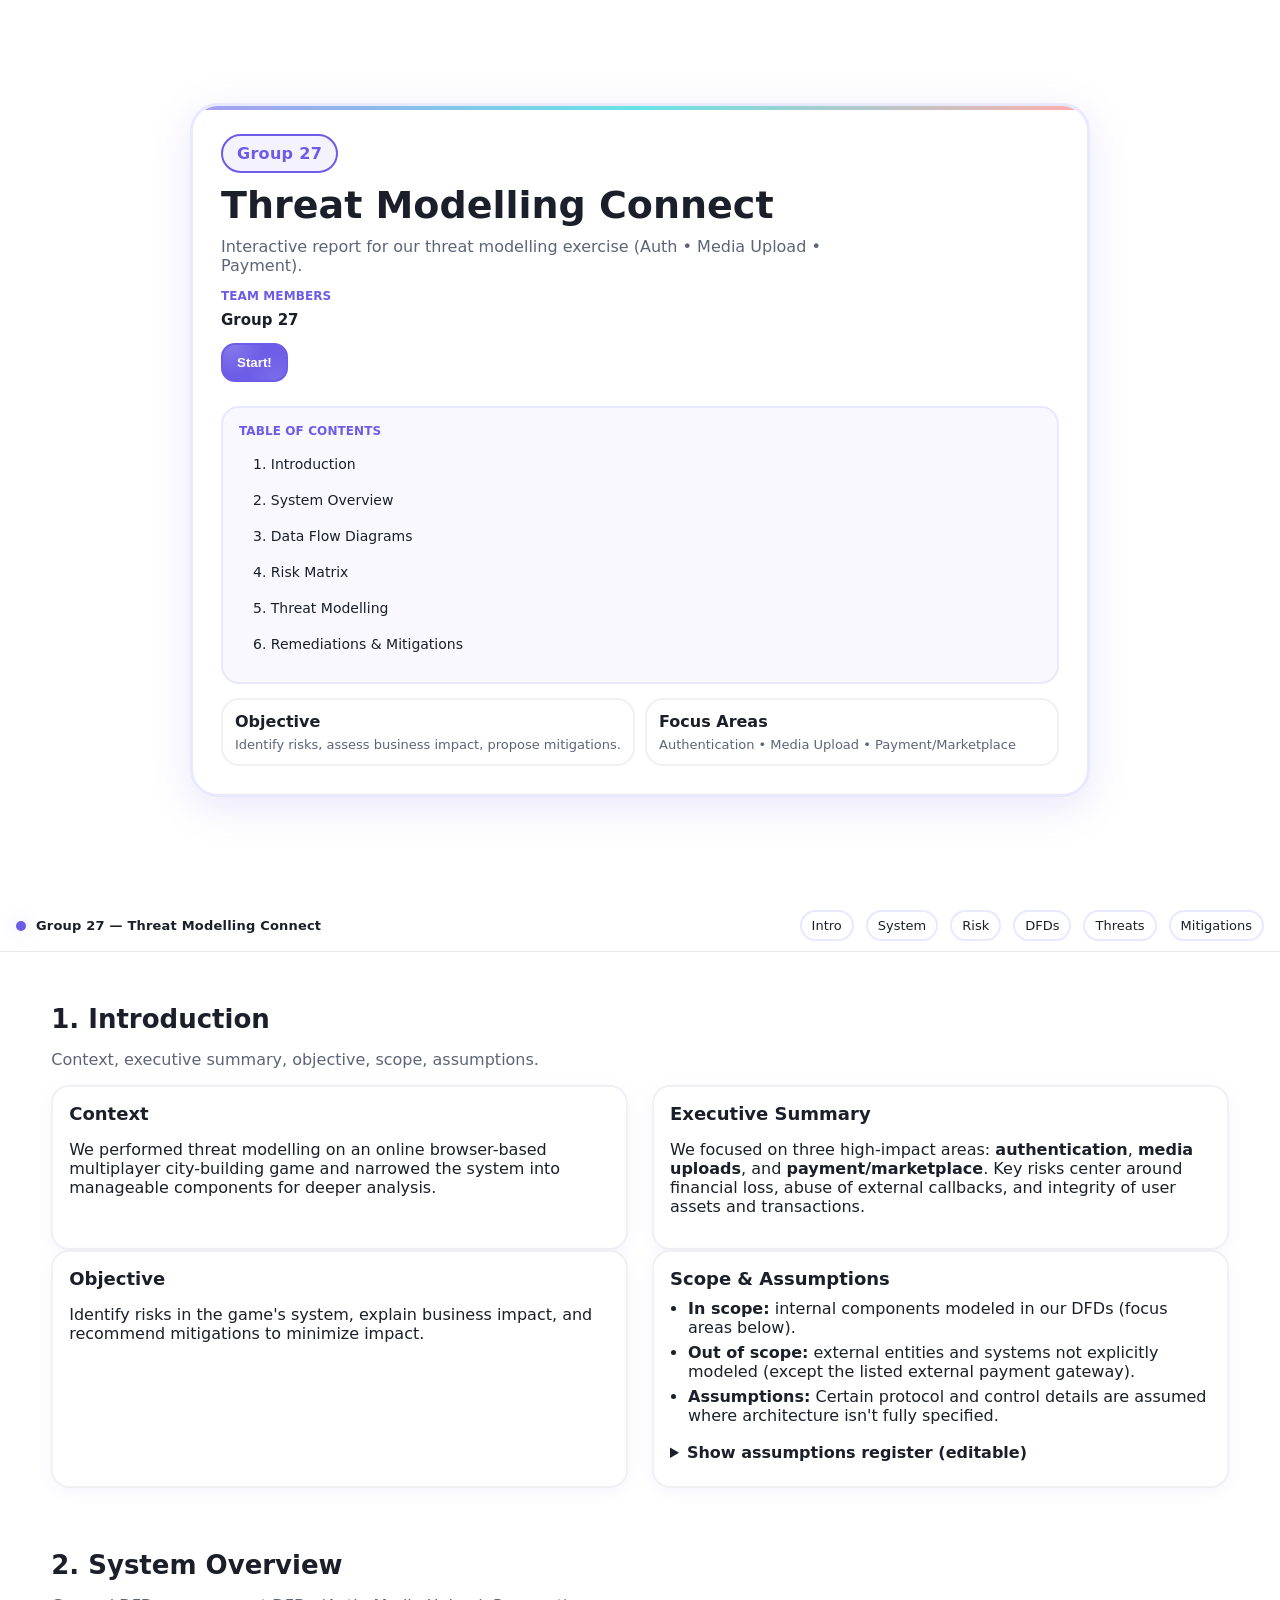
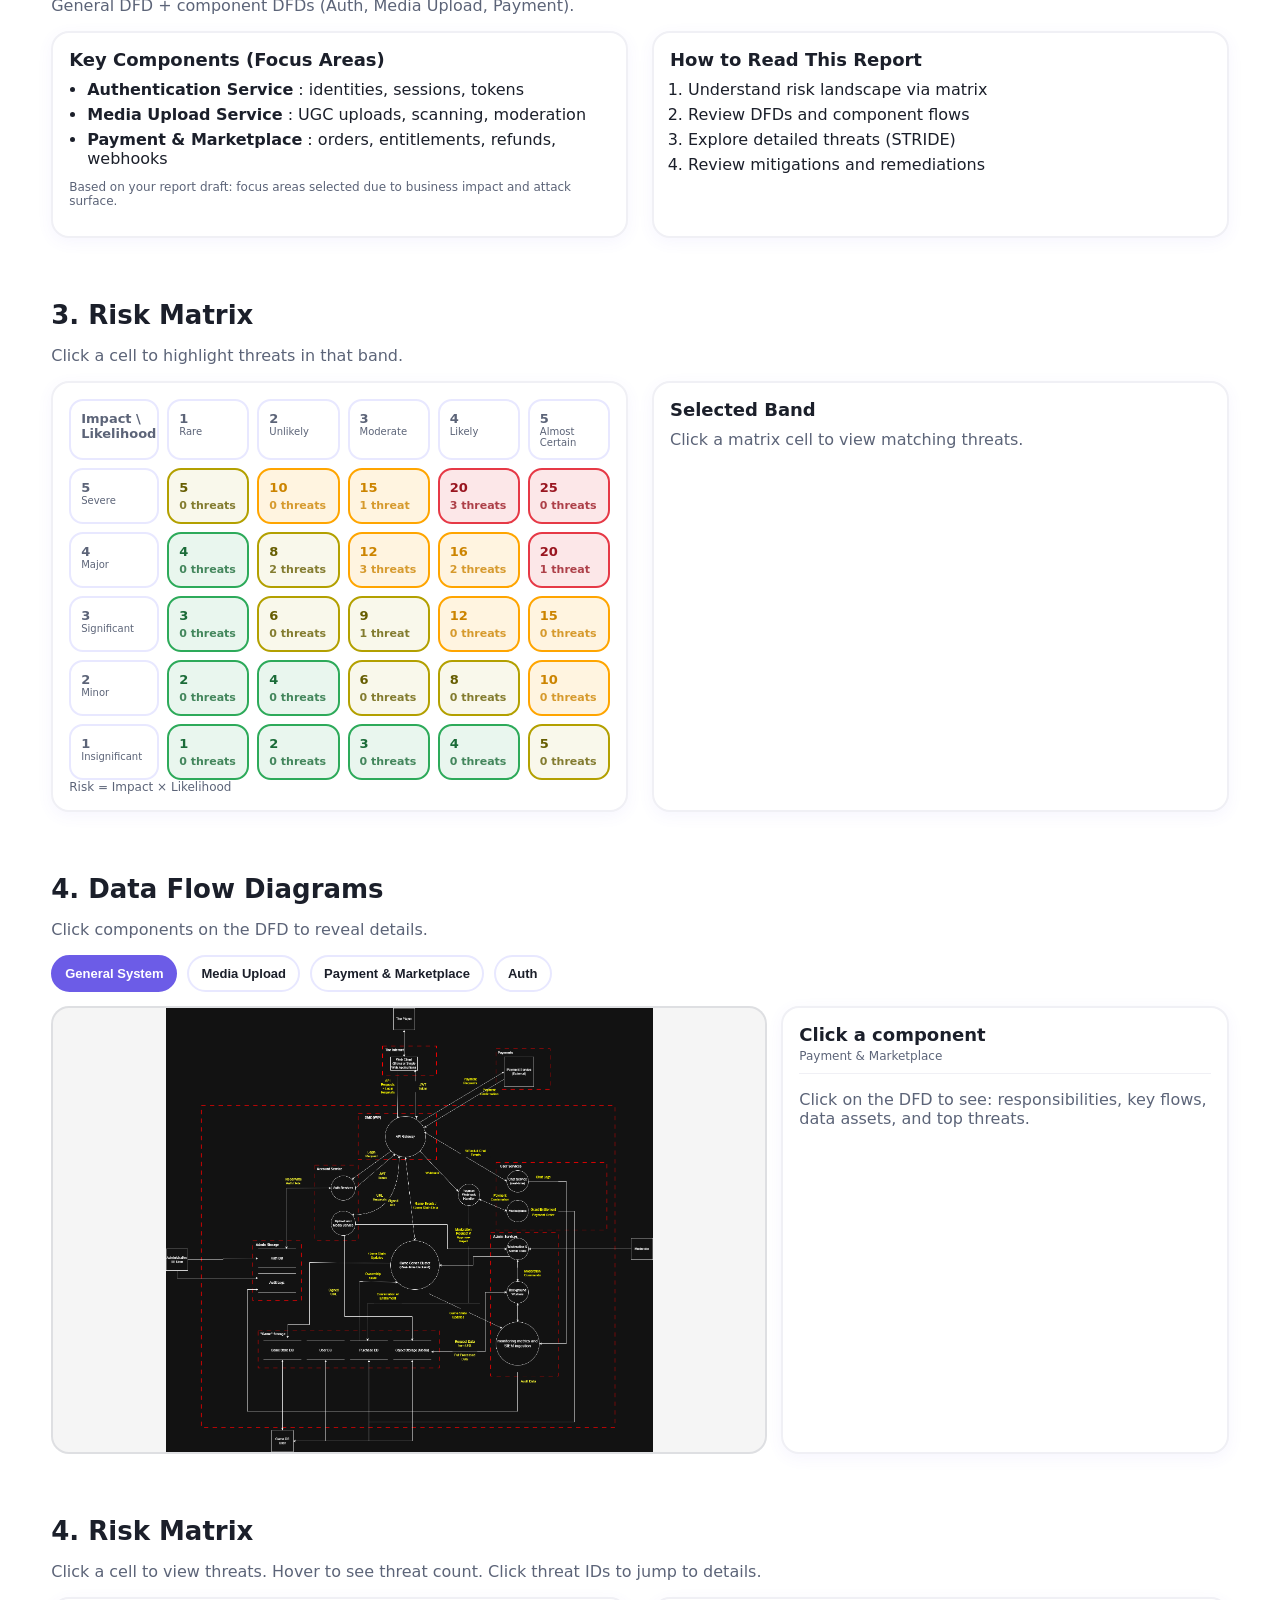
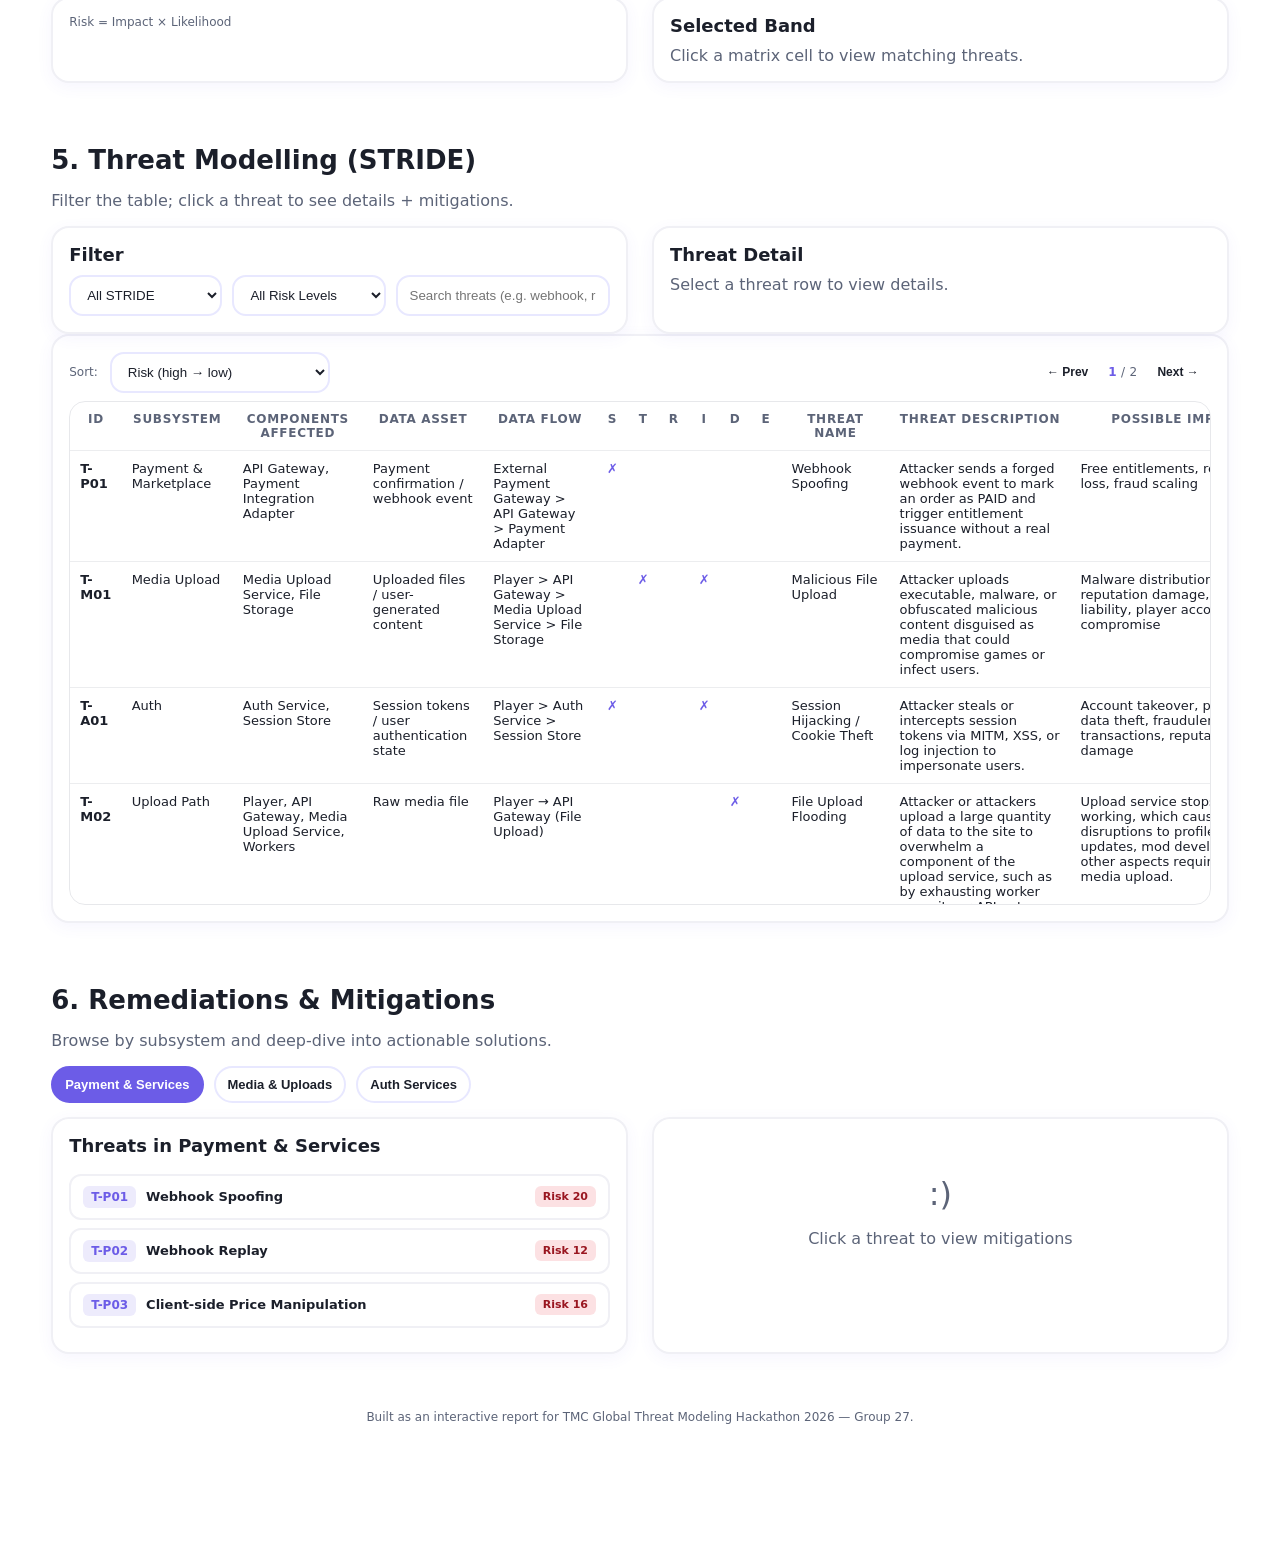
==== index.html @ ebc6d228 "Merge branch 'main' of https://github.com/onionclove/TM_Hackathon" ====
<!doctype html>
<html lang="en">
<head>
  <meta charset="utf-8" />
  <meta name="viewport" content="width=device-width,initial-scale=1" />
  <title>Threat Modelling Connect — Group 27</title>
  <link rel="stylesheet" href="styles.css" />
</head>
<body>
  <!-- Floating particles / ambient -->
  <div class="ambient" aria-hidden="true"></div>

  <!-- Landing / Cover -->
  <section id="landing" class="panel landing">
    <div class="landing-card">
      <div class="badge">Group 27</div>
      <h1>Threat Modelling Connect</h1>
      <p class="sub">
        Interactive report for our threat modelling exercise (Auth • Media Upload • Payment).
      </p>

      <div class="names">
        <label>Team Members</label>
        <div style="font-weight:600; color:var(--text); font-size:15px;">Group 27</div>
      </div>

      <button id="startBtn" class="btn primary">
        Start!
        <span class="spark" aria-hidden="true"></span>
      </button>

      <div class="toc">
        <label class="toc-title">Table of Contents</label>
        <ul class="toc-list">
          <li><a href="#intro" class="toc-link">1. Introduction</a></li>
          <li><a href="#overview" class="toc-link">2. System Overview</a></li>
          <li><a href="#dfds" class="toc-link">3. Data Flow Diagrams</a></li>
          <li><a href="#risk" class="toc-link">4. Risk Matrix</a></li>
          <li><a href="#threats" class="toc-link">5. Threat Modelling</a></li>
          <li><a href="#remediations" class="toc-link">6. Remediations & Mitigations</a></li>
        </ul>
      </div>

      <div class="mini">
        <div class="mini-card">
          <div class="mini-title">Objective</div>
          <div class="mini-body">Identify risks, assess business impact, propose mitigations.</div>
        </div>
        <div class="mini-card">
          <div class="mini-title">Focus Areas</div>
          <div class="mini-body">Authentication • Media Upload • Payment/Marketplace</div>
        </div>
      </div>
    </div>
  </section>

  <!-- Sticky Nav -->
  <header class="topbar" id="topbar">
    <div class="topbar-left">
      <div class="dot"></div>
      <div class="topbar-title">Group 27 — Threat Modelling Connect</div>
    </div>
    <nav class="topbar-nav">
      <a href="#intro" class="navlink">Intro</a>
      <a href="#overview" class="navlink">System</a>
      <a href="#risk" class="navlink">Risk</a>
      <a href="#dfds" class="navlink">DFDs</a>
      <a href="#threats" class="navlink">Threats</a>
      <a href="#remediations" class="navlink">Mitigations</a>
    </nav>
  </header>

  <main class="container">
    <!-- 1) Introductions -->
    <section id="intro" class="panel">
      <div class="panel-head">
        <h2>1. Introduction</h2>
        <p class="muted">Context, executive summary, objective, scope, assumptions.</p>
      </div>

      <div class="grid two">
        <article class="card">
          <h3>Context</h3>
          <p>
            We performed threat modelling on an online browser-based multiplayer city-building game
            and narrowed the system into manageable components for deeper analysis.
          </p>
        </article>

        <article class="card">
          <h3>Executive Summary</h3>
          <p>
            We focused on three high-impact areas: <b>authentication</b>, <b>media uploads</b>, and
            <b>payment/marketplace</b>. Key risks center around financial loss, abuse of external callbacks,
            and integrity of user assets and transactions.
          </p>
        </article>
      </div>

      <div class="grid two">
        <article class="card">
          <h3>Objective</h3>
          <p>
            Identify risks in the game's system, explain business impact, and recommend mitigations
            to minimize impact.
          </p>
        </article>

        <article class="card">
          <h3>Scope &amp; Assumptions</h3>
          <ul class="clean">
            <li><b>In scope:</b> internal components modeled in our DFDs (focus areas below).</li>
            <li><b>Out of scope:</b> external entities and systems not explicitly modeled (except the listed external payment gateway).</li>
            <li><b>Assumptions:</b> Certain protocol and control details are assumed where architecture isn't fully specified.</li>
          </ul>
          <details class="details">
            <summary>Show assumptions register (editable)</summary>
            <div class="table-wrap">
              <table class="table" id="assumptionsTable">
                <thead>
                  <tr>
                    <th>Assumption</th>
                    <th>Reason</th>
                    <th>Security Impact</th>
                    <th>How to Validate</th>
                  </tr>
                </thead>
                <tbody>
                  <!-- injected by JS -->
                </tbody>
              </table>
            </div>
          </details>
        </article>
      </div>
    </section>

    <!-- 2) System overview -->
    <section id="overview" class="panel">
      <div class="panel-head">
        <h2>2. System Overview</h2>
        <p class="muted">General DFD + component DFDs (Auth, Media Upload, Payment).</p>
      </div>

      <div class="grid two">
        <article class="card">
          <h3>Key Components (Focus Areas)</h3>
          <ul class="clean">
            <li><b>Authentication Service</b> : identities, sessions, tokens</li>
            <li><b>Media Upload Service</b> : UGC uploads, scanning, moderation</li>
            <li><b>Payment &amp; Marketplace</b> : orders, entitlements, refunds, webhooks</li>
          </ul>
          <p class="muted tiny">
            Based on your report draft: focus areas selected due to business impact and attack surface.
          </p>
        </article>

        <article class="card">
          <h3>How to Read This Report</h3>
          <ol class="clean">
            <li>Understand risk landscape via matrix</li>
            <li>Review DFDs and component flows</li>
            <li>Explore detailed threats (STRIDE)</li>
            <li>Review mitigations and remediations</li>
          </ol>
        </article>
      </div>
    </section>

    <!-- 3) Risk matrix -->
    <section id="risk" class="panel">
      <div class="panel-head">
        <h2>3. Risk Matrix</h2>
        <p class="muted">Click a cell to highlight threats in that band.</p>
      </div>

      <div class="grid two">
        <div class="card">
          <div class="matrix" id="riskMatrix" aria-label="Risk Matrix">
            <!-- built by JS -->
          </div>
          <div class="muted tiny">Risk = Impact × Likelihood</div>
        </div>

        <div class="card">
          <h3>Selected Band</h3>
          <div id="matrixDetail" class="muted">Click a matrix cell to view matching threats.</div>
        </div>
      </div>
    </section>

    <!-- 4) DFDs -->
    <section id="dfds" class="panel">
      <div class="panel-head">
        <h2>4. Data Flow Diagrams</h2>
        <p class="muted">Click components on the DFD to reveal details.</p>
      </div>

      <div class="tabs" role="tablist" aria-label="DFD Tabs">
        <button class="tab active" role="tab" aria-selected="true" data-tab="system">General System</button>
        <button class="tab" role="tab" aria-selected="false" data-tab="media">Media Upload</button>
        <button class="tab" role="tab" aria-selected="false" data-tab="payment">Payment &amp; Marketplace</button>
        <button class="tab" role="tab" aria-selected="false" data-tab="auth">Auth</button>
      </div>

      <div class="dfd-grid">
        <div class="dfd-stage">

          <!-- General System DFD -->
          <div class="dfd-view active" id="dfd-system">
            <div class="dfd-wrap">
              <img
                src="assets/dfd-system.png"
                alt="General System DFD"
                class="dfd-img"
                id="systemDfdImg"
              />
            </div>
          </div>

          <!-- Media Upload DFD -->
          <div class="dfd-view" id="dfd-media">

            <div class="dfd-toolbar">
              <div class="pill">Interactive DFD</div>
              <div style="display:flex;gap:12px;align-items:center;">
                <span class="hint tiny">Tip: click components to zoom in</span>
                <button class="zoom-reset" id="mediaZoomReset">Reset Zoom</button>
              </div>
            </div>

            <!--
              Interactive media upload DFD with hotspots.
              Positions are percentage-based for responsive scaling.
              Adjust left/top/width/height to match your actual DFD layout.
            -->
            <div class="dfd-wrap" id="mediaDfdWrap">
              <img
                src="assets/dfd-media.png"
                alt="Media Upload DFD"
                class="dfd-img"
                id="mediaDfdImg"
              />

              <!--
                Hotspots: adjust these percentage values to match
                the actual positions in your DFD image.
              -->
              <button class="hotspot" style="left:20.5%;top:42.5%;width:14%;height:20%;"  data-comp="mediaApiGateway"        data-zoom="2.8" aria-label="API Gateway"></button>
              <button class="hotspot" style="left:43%;top:42.5%;width:14%;height:20%;"  data-comp="mediaUploadService"    data-zoom="2.6" aria-label="Media Upload Service"></button>
              <button class="hotspot" style="left:58%;top:40%;width:10%;height:20%;"  data-comp="approvedQuarantineZones" data-zoom="2.2" aria-label="Approved/Quarantine Zones"></button>
              <button class="hotspot" style="left:55%;top:7.5%;width:14%;height:20%;"  data-comp="contentCdn"            data-zoom="2.8" aria-label="Content CDN Server"></button>
              <button class="hotspot" style="left:75%;top:31%;width:8%;height:25%;"  data-comp="moderatorZone"         data-zoom="2.6" aria-label="Moderator Zone"></button>
              <button class="hotspot" style="left:87.5%;top:36%;width:8%;height:37%;"  data-comp="workerZone"            data-zoom="2.6" aria-label="Worker Zone"></button>
            </div>
          </div>

          <!-- Payment DFD -->
          <div class="dfd-view" id="dfd-payment">

            <div class="dfd-toolbar">
              <div class="pill">Interactive DFD</div>
              <div style="display:flex;gap:12px;align-items:center;">
                <span class="hint tiny">Tip: click components to zoom in</span>
                <button class="zoom-reset" id="zoomReset">Reset Zoom</button>
              </div>
            </div>

            <!--
              KEY FIX: dfd-wrap has overflow:hidden and a fixed height.
              The image is scaled via transform-origin set to the hotspot centre,
              so CSS zoom naturally brings that point into view — no scroll math.
              Hotspots are children of dfd-wrap so they scale with the image.
            -->
            <div class="dfd-wrap" id="paymentDfdWrap">
              <img
                src="assets/dfd-payment.svg"
                alt="Payment &amp; Marketplace DFD"
                class="dfd-img"
                id="paymentDfdImg"
              />

              <!--
                Hotspots: percentage-based, sitting on top of the image.
                Their left/top values are the component centre coords we zoom toward.
              -->
              <button class="hotspot" style="left:17%;top:25%;width:9%;height:14%;"   data-comp="apiGateway"      data-zoom="2.8" aria-label="API Gateway"></button>
              <button class="hotspot" style="left:32%;top:18%;width:13%;height:18%;"  data-comp="marketplace"     data-zoom="2.8" aria-label="Marketplace Service"></button>
              <button class="hotspot" style="left:48%;top:18%;width:13%;height:18%;"  data-comp="paymentAdapter"  data-zoom="2.8" aria-label="Payment Integration Adapter"></button>
              <button class="hotspot" style="left:36%;top:45%;width:9%;height:14%;"  data-comp="entitlement"     data-zoom="2.8" aria-label="Entitlement Service"></button>
              <button class="hotspot" style="left:15%;top:67%;width:27%;height:25%;"  data-comp="datastores"      data-zoom="1.8" aria-label="Data Stores"></button>
              <button class="hotspot" style="left:61%;top:15%;width:38%;height:10%;"  data-comp="externalGateway" data-zoom="2.2" aria-label="External Payment Gateway"></button>
              <button class="hotspot" style="left:61%;top:52%;width:38%;height:18%;"  data-comp="secretsVault"    data-zoom="2.2" aria-label="Secrets Vault"></button>
            </div>
          </div>

          <!-- Auth DFD -->
          <div class="dfd-view" id="dfd-auth">
            <div class="card">
              <h3>Auth DFD</h3>
              <p class="muted">Add your auth DFD image to <code>assets/dfd-auth.png</code>.</p>
            </div>
          </div>

        </div><!-- /dfd-stage -->

        <!-- Side panel: component details -->
        <aside class="dfd-panel card" id="dfdPanel">
          <div class="dfd-panel-head">
            <h3 id="compTitle">Click a component</h3>
            <div class="muted tiny" id="compMeta">Payment &amp; Marketplace</div>
          </div>
          <div id="compBody" class="dfd-panel-body">
            <p class="muted">
              Click on the DFD to see: responsibilities, key flows, data assets, and top threats.
            </p>
          </div>
          
          <!-- Open threats button - Always accessible -->
          <div class="dfd-panel-action" id="dfdPanelAction" style="display: none;">
            <button class="btn small primary full-width" id="openThreatsFromComp">View Related Threats</button>
          </div>
          
          <!-- Pagination controls -->
          <div class="dfd-panel-nav" id="dfdPanelNav" style="display: none;">
            <div class="dfd-panel-footer">
              <button class="btn small ghost" id="compPrevBtn" aria-label="Previous section">← Back</button>
              <div class="page-indicator">
                <span id="pageNumber" class="page-num">1</span> / <span id="pageTotal" class="page-total">4</span>
              </div>
              <button class="btn small ghost" id="compNextBtn" aria-label="Next section">Forward →</button>
            </div>
          </div>
        </aside>
      </div>
    </section>

    <!-- 4) Risk matrix (moved before threats) -->
    <section id="risk" class="panel">
      <div class="panel-head">
        <h2>4. Risk Matrix</h2>
        <p class="muted">Click a cell to view threats. Hover to see threat count. Click threat IDs to jump to details.</p>
      </div>

      <div class="grid two">
        <div class="card">
          <div class="matrix" id="riskMatrix" aria-label="Risk Matrix">
            <!-- built by JS -->
          </div>
          <div class="muted tiny">Risk = Impact × Likelihood</div>
        </div>

        <div class="card">
          <h3>Selected Band</h3>
          <div id="matrixDetail" class="muted">Click a matrix cell to view matching threats.</div>
        </div>
      </div>
    </section>

    <!-- 5) Threat modelling -->
    <section id="threats" class="panel">
      <div class="panel-head">
        <h2>5. Threat Modelling (STRIDE)</h2>
        <p class="muted">Filter the table; click a threat to see details + mitigations.</p>
      </div>

      <div class="grid two">
        <div class="card">
          <h3>Filter</h3>
          <div class="filters">
            <select id="strideFilter" class="select">
              <option value="ALL">All STRIDE</option>
              <option value="S">Spoofing</option>
              <option value="T">Tampering</option>
              <option value="R">Repudiation</option>
              <option value="I">Information Disclosure</option>
              <option value="D">Denial of Service</option>
              <option value="E">Elevation of Privilege</option>
            </select>

            <select id="riskFilter" class="select">
              <option value="ALL">All Risk Levels</option>
              <option value="Acceptable">Acceptable (1-4)</option>
              <option value="Adequate">Adequate (5-9)</option>
              <option value="Tolerable">Tolerable (10-16)</option>
              <option value="Unacceptable">Unacceptable (17-25)</option>
            </select>

            <input id="searchThreats" class="input" placeholder="Search threats (e.g. webhook, refund)"/>
          </div>
        </div>

        <div class="card">
          <h3>Threat Detail</h3>
          <div id="threatDetail" class="muted">
            Select a threat row to view details.
          </div>
        </div>
      </div>

      <div class="card">
          <div style="display:flex;justify-content:space-between;align-items:center;margin-bottom:8px;">
            <div style="display:flex;gap:12px;align-items:center;">
              <label class="muted tiny" for="threatSort">Sort:</label>
              <select id="threatSort" class="select" style="width:220px;">
                <option value="risk_desc">Risk (high → low)</option>
                <option value="risk_asc">Risk (low → high)</option>
                <option value="likelihood_desc">Likelihood (high → low)</option>
                <option value="impact_desc">Impact (high → low)</option>
                <option value="id_asc">ID (A → Z)</option>
              </select>
            </div>

            <div style="display:flex;gap:8px;align-items:center;">
              <button class="btn small ghost" id="threatPrevBtn">← Prev</button>
              <div class="page-indicator"><span id="threatPageNum" class="page-num">1</span> / <span id="threatPageTotal">1</span></div>
              <button class="btn small ghost" id="threatNextBtn">Next →</button>
            </div>
          </div>

          <div class="table-wrap">
          <table class="table" id="threatTable">
            <thead>
              <tr>
                <th>ID</th>
                <th>Subsystem</th>
                <th>Components Affected</th>
                <th>Data Asset</th>
                <th>Data Flow</th>
                <th>S</th>
                <th>T</th>
                <th>R</th>
                <th>I</th>
                <th>D</th>
                <th>E</th>
                <th>Threat Name</th>
                <th>Threat Description</th>
                <th>Possible Impact</th>
                <th>Likelihood Score</th>
                <th>Impact Score</th>
              </tr>
            </thead>
            <tbody>
              <!-- injected by JS -->
            </tbody>
          </table>
        </div>
      </div>
    </section>

    <!-- 6) Remediations / Mitigations -->
    <section id="remediations" class="panel">
      <div class="panel-head">
        <h2>6. Remediations & Mitigations</h2>
        <p class="muted">Browse by subsystem and deep-dive into actionable solutions.</p>
      </div>

      <!-- Subsystem tabs -->
      <div class="tabs" role="tablist" aria-label="Subsystem Tabs">
        <button class="tab active" role="tab" aria-selected="true" data-subsystem="Payment & Marketplace">Payment & Services</button>
        <button class="tab" role="tab" aria-selected="false" data-subsystem="Media Upload">Media & Uploads</button>
        <button class="tab" role="tab" aria-selected="false" data-subsystem="Auth">Auth Services</button>
      </div>

      <div class="grid two" id="remediationGrid">
        <!-- Threats list (left) -->
        <div class="card">
          <h3 id="remedThreatsTitle">Threats in Payment & Services</h3>
          <div class="dfd-panel-body" style="max-height: 500px; overflow-y: auto;">
            <ul class="clean" id="remedThreatsList">
              <!-- injected by JS -->
            </ul>
          </div>
        </div>

        <!-- Mitigation detail (right) -->
        <div class="card">
          <div id="remedDetail">
            <div class="remediation-empty">
              <div style="font-size: 32px; margin-bottom: 10px;">:)</div>
              <p class="muted">Click a threat to view mitigations</p>
            </div>
          </div>
        </div>
      </div>
    </section>

    <footer class="footer">
      <div class="muted tiny">
        Built as an interactive report for TMC Global Threat Modeling Hackathon 2026 — Group 27.
      </div>
    </footer>
  </main>

  <!-- Quick modal -->
  <div class="modal" id="modal" aria-hidden="true">
    <div class="modal-card">
      <div class="modal-head">
        <div id="modalTitle" class="modal-title">Title</div>
        <button id="modalClose" class="btn ghost small" aria-label="Close">✕</button>
      </div>
      <div id="modalBody" class="modal-body"></div>
    </div>
  </div>

  <script src="app.js"></script>
</body>
</html>
---- styles.css ----
:root {
  --bg: #f6f7ff;
  --panel: #ffffff;
  --card: #ffffff;
  --text: #1b1f2a;
  --muted: #5c6478;

  --accent: #6c5ce7;
  --accent2: #00d2d3;
  --accent3: #ff7675;
  --success: #2daa5a;
  --warning: #ffa500;
  --danger: #e63946;

  --line: rgba(20, 30, 60, .14);
  --glow: rgba(108, 92, 231, .22);

  --radius: 18px;
  --shadow: 0 18px 40px rgba(24, 32, 56, .12);
  --mono: ui-monospace, SFMono-Regular, Menlo, Monaco, Consolas, "Liberation Mono", "Courier New", monospace;
  --sans: ui-sans-serif, system-ui, -apple-system, Segoe UI, Roboto, Helvetica, Arial;
}

* { box-sizing: border-box }
html, body { height: 100% }
body {
  margin: 0;
  font-family: var(--sans);
  color: var(--text);
  background: #ffffff;
  overflow-x: hidden;
}

.ambient {
  position: fixed; inset: 0;
  pointer-events: none;
  background: transparent;
  opacity: 0;
  animation: drift 12s ease-in-out infinite;
}
@keyframes drift {
  0% { transform: translateY(0) }
  50% { transform: translateY(12px) }
  100% { transform: translateY(0) }
}

.container {
  width: min(1200px, 92vw);
  margin: 0 auto;
  padding: 28px 0 80px;
}

.panel { padding: 24px 0 38px }
.panel-head { margin-bottom: 14px }
.panel-head h2 { margin: 0 0 6px; font-size: 26px }
.muted { color: var(--muted) }
.tiny { font-size: 12px }
code { font-family: var(--mono); font-size: .95em }

/* ── Topbar ── */
.topbar {
  position: sticky; top: 0; z-index: 40;
  display: flex; align-items: center; justify-content: space-between;
  padding: 10px 16px;
  background: rgba(255, 255, 255, .78);
  border-bottom: 1px solid rgba(20, 30, 60, .10);
  backdrop-filter: blur(12px);
  transform: translateY(-110%);
  transition: transform .55s ease;
}
.topbar.show { transform: translateY(0) }
.topbar-left { display: flex; gap: 10px; align-items: center }
.dot {
  width: 10px; height: 10px; border-radius: 999px;
  background: var(--accent);
  box-shadow: 0 0 18px var(--glow);
}
.topbar-title { font-weight: 700; font-size: 13px; letter-spacing: .2px }
.topbar-nav { display: flex; gap: 12px; flex-wrap: wrap }
.navlink {
  color: var(--text); text-decoration: none;
  font-size: 13px; padding: 6px 10px; border-radius: 999px;
  border: 2px solid #e8e8ff;
  background: #ffffff;
  transition: all .2s ease;
}
.navlink:hover {
  border-color: var(--accent);
  color: var(--accent);
  box-shadow: 0 4px 12px rgba(108, 92, 231, .12);
}

/* ── Cards ── */
.card {
  background: #ffffff;
  border: 2px solid #f0f0f5;
  border-radius: var(--radius);
  box-shadow: 0 4px 16px rgba(108, 92, 231, .06);
  padding: 16px;
  transition: border-color .2s ease, box-shadow .2s ease;
}
.card:hover {
  border-color: #e8e8ff;
  box-shadow: 0 8px 24px rgba(108, 92, 231, .12);
}
.card h3 { margin: 0 0 10px; font-size: 18px }
.clean { margin: 0; padding-left: 18px }
.clean li { margin: 6px 0 }

/* ── Grid ── */
.grid { display: grid; gap: 24px }
.grid.two { grid-template-columns: 1fr }
@media (min-width: 900px) {
  .grid.two { grid-template-columns: 1fr 1fr }
}

/* ── Buttons ── */
.btn {
  border: 2px solid #e8e8ff;
  color: var(--text);
  background: #ffffff;
  padding: 10px 14px;
  border-radius: 14px;
  cursor: pointer;
  font-weight: 700;
  transition: all .2s ease;
}
.btn:hover {
  border-color: var(--accent);
  box-shadow: 0 0 20px rgba(108, 92, 231, .15);
  transform: translateY(-2px);
}
.btn.primary {
  background: var(--accent);
  color: white;
  border-color: var(--accent);
  position: relative;
  overflow: hidden;
}
.btn.primary:hover {
  background: #5b4ad1;
  box-shadow: 0 8px 24px rgba(108, 92, 231, .25);
}
.btn.ghost { background: transparent; border-color: transparent }
.btn.ghost:hover {
  background: rgba(108, 92, 231, .08);
  border-color: var(--accent);
}
.btn.small {
  padding: 6px 10px;
  border-radius: 10px;
  font-size: 12px;
}

.spark {
  position: absolute; inset: -40%;
  background:
    radial-gradient(circle at 30% 20%, rgba(255, 255, 255, .18), transparent 35%),
    radial-gradient(circle at 70% 80%, rgba(255, 255, 255, .10), transparent 35%);
  animation: spark 3s ease-in-out infinite;
}
@keyframes spark {
  0% { transform: rotate(0) }
  50% { transform: rotate(20deg) }
  100% { transform: rotate(0) }
}

/* ── Landing ── */
.landing {
  min-height: 100vh;
  display: flex; align-items: center; justify-content: center;
  padding: 34px 0;
}
.landing-card {
  width: min(900px, 92vw);
  padding: 28px;
  border-radius: 28px;
  border: 3px solid #e8e8ff;
  background: #ffffff;
  box-shadow: 0 10px 40px rgba(108, 92, 231, .15);
  position: relative;
  overflow: hidden;
}
.landing-card::before {
  content: '';
  position: absolute; top: 0; left: 0;
  width: 100%; height: 4px;
  background: linear-gradient(90deg, var(--accent), var(--accent2), var(--accent3));
  opacity: .6;
}
.landing-card::after {
  content: '';
  position: absolute; top: -50%; right: -50%;
  width: 400px; height: 400px;
  background: radial-gradient(circle, rgba(108, 92, 231, .05), transparent 70%);
  pointer-events: none;
}
.badge {
  display: inline-block;
  padding: 8px 14px;
  border-radius: 999px;
  border: 2px solid var(--accent);
  background: rgba(108, 92, 231, .08);
  color: var(--accent);
  font-weight: 800;
  letter-spacing: .3px;
  margin-bottom: 10px;
  transition: all .2s ease;
}
.badge:hover { background: var(--accent); color: white }
.landing h1 { margin: 0 0 10px; font-size: 38px; color: var(--text) }
.sub { margin: 0 0 14px; color: var(--muted); max-width: 60ch }
.names { margin: 14px 0 }
.names label {
  display: block; font-size: 12px; color: var(--accent);
  margin: 0 0 8px; font-weight: 800;
  text-transform: uppercase; letter-spacing: .1px;
}
.hint { color: var(--muted); font-size: 12px }
.mini { display: grid; gap: 10px; margin-top: 14px }
@media (min-width: 900px) { .mini { grid-template-columns: 1fr 1fr } }
.mini-card {
  border-radius: 18px;
  border: 2px solid #f0f0f5;
  background: #ffffff;
  padding: 12px;
  transition: all .2s ease;
  position: relative; overflow: hidden;
}
.mini-card::before {
  content: '';
  position: absolute; top: 0; left: 0;
  width: 4px; height: 100%;
  background: var(--accent);
  opacity: 0; transition: opacity .3s ease;
}
.mini-card:hover { border-color: var(--accent2); box-shadow: 0 4px 16px rgba(0, 210, 211, .12) }
.mini-card:hover::before { opacity: 1 }
.mini-title { font-weight: 800; margin-bottom: 6px }
.mini-body { color: var(--muted); font-size: 13px }

/* ── Table of Contents ── */
.toc {
  margin-top: 24px;
  padding: 16px;
  border-radius: 18px;
  border: 2px solid #e8e8ff;
  background: rgba(108, 92, 231, .04);
}
.toc-title {
  display: block;
  font-size: 12px;
  color: var(--accent);
  font-weight: 800;
  text-transform: uppercase;
  letter-spacing: .1px;
  margin: 0 0 12px;
}
.toc-list {
  margin: 0;
  padding-left: 0;
  list-style: none;
}
.toc-list li {
  margin: 8px 0;
}
.toc-link {
  color: var(--text);
  text-decoration: none;
  font-size: 14px;
  padding: 6px 8px;
  border-radius: 8px;
  display: inline-block;
  transition: all .2s ease;
  border-left: 3px solid transparent;
  padding-left: 11px;
}
.toc-link:hover {
  color: var(--accent);
  background: rgba(108, 92, 231, .08);
  border-left-color: var(--accent);
}

/* ── Tabs ── */
.tabs { display: flex; gap: 10px; flex-wrap: wrap; margin: 10px 0 14px }
.tab {
  padding: 9px 12px;
  border-radius: 999px;
  border: 2px solid #e8e8ff;
  background: #ffffff;
  color: var(--text);
  cursor: pointer;
  font-weight: 800;
  font-size: 13px;
  transition: all .2s ease;
}
.tab:hover { border-color: var(--accent2) }
.tab.active { border-color: var(--accent); background: var(--accent); color: white }

/* ── DFD layout ── */
.dfd-grid { display: grid; gap: 14px }
@media (min-width: 1000px) { .dfd-grid { grid-template-columns: 1.6fr 1fr } }
.dfd-stage { min-height: 420px }
.dfd-view { display: none }
.dfd-view.active { display: block }

/* ── DFD toolbar (sits above the wrap) ── */
.dfd-toolbar {
  display: flex;
  align-items: center;
  justify-content: space-between;
  margin-bottom: 10px;
}

.pill {
  display: inline-flex; align-items: center; gap: 8px;
  padding: 8px 12px;
  border-radius: 999px;
  border: 2px solid var(--accent2);
  background: rgba(0, 210, 211, .08);
  font-weight: 800; font-size: 12px; color: var(--accent2);
  transition: all .2s ease;
}
.pill:hover {
  background: rgba(0, 210, 211, .15);
  box-shadow: 0 4px 12px rgba(0, 210, 211, .15);
}

/* ──────────────────────────────────────────────────────────────────────────
   DFD WRAP + ZOOM
   
   The image is scaled using CSS transform with a DYNAMIC transform-origin
   set to the hotspot's centre coordinates (set via JS).
   overflow:hidden clips the scaled image so it feels like a zoom-into-view.
   Hotspots are children of dfd-wrap so they scale identically with the image.
────────────────────────────────────────────────────────────────────────── */
.dfd-wrap {
  position: relative;
  border-radius: var(--radius);
  overflow: hidden;                          /* clips the zoomed image */
  border: 2px solid rgba(20, 30, 60, .10);
  background: rgba(0, 0, 0, .04);
  /* height is fixed so the container doesn't grow when image scales */
  aspect-ratio: 16 / 10;
  max-height: 520px;
}

.dfd-img {
  display: block;
  width: 100%;
  height: 100%;
  object-fit: contain;
  /* transform-origin is set per-component by JS */
  transform-origin: center center;
  transform: scale(1);
  transition: transform .45s cubic-bezier(0.4, 0, 0.2, 1),
              transform-origin 0s;           /* origin snaps instantly */
}

/* When the wrap has .zoomed, scale up the image */
.dfd-wrap.zoomed .dfd-img {
  transform: scale(2.6);
}

/* Highlight the wrap border when zoomed */
.dfd-wrap.zoomed {
  border-color: var(--accent);
  box-shadow: 0 0 0 3px rgba(108, 92, 231, .15);
}

/* ── Reset zoom button — shown only when zoomed ── */
.zoom-reset {
  padding: 6px 14px;
  border-radius: 999px;
  border: 1px solid var(--accent);
  background: rgba(108, 92, 231, .08);
  color: var(--accent);
  font-size: 12px; font-weight: 700;
  cursor: pointer;
  transition: all .2s ease;
  display: none;           /* hidden by default */
}
.zoom-reset:hover { background: var(--accent); color: white }

/* Show reset button whenever wrap is zoomed */
.dfd-wrap.zoomed ~ .dfd-toolbar .zoom-reset,
.dfd-toolbar:has(+ .dfd-wrap.zoomed) .zoom-reset {
  display: inline-block;
}

/* ── Hotspots ── */
.hotspot {
  position: absolute;
  border: 3px solid rgb(0, 255, 21);
  background: rgba(0, 210, 211, .15);
  border-radius: 12px;
  cursor: pointer;
  opacity: .55;
  transition: opacity .15s ease, background .15s ease, border-color .15s ease, box-shadow .15s ease;
  /* NOTE: no transform on hotspots — they share the parent's scale */
  z-index: 5;
}
.hotspot:hover {
  opacity: .60;
  background: rgba(255, 118, 117, .16);
  border-color: rgba(255, 118, 117, .65);
  box-shadow: 0 0 14px rgba(255, 118, 117, .35);
}
.hotspot.active {
  opacity: .85;
  border-color: var(--accent);
  background: rgba(108, 92, 231, .20);
  box-shadow: 0 0 20px rgba(108, 92, 231, .40), inset 0 0 10px rgba(108, 92, 231, .15);
}

.hotspot.hidden {
  opacity: 0;
  pointer-events: none;
}

/* ── Filters ── */
.filters { display: grid; gap: 10px }
@media (min-width: 650px) { .filters { grid-template-columns: 1fr 1fr 1.4fr } }
.select, .input {
  width: 100%;
  padding: 10px 12px;
  border-radius: 14px;
  border: 2px solid #e8e8ff;
  background: #ffffff;
  color: var(--text);
  outline: none;
  transition: border-color .2s ease, box-shadow .2s ease;
}
.select:hover, .input:hover { border-color: var(--accent2) }
.select:focus, .input:focus {
  border-color: var(--accent);
  box-shadow: 0 0 0 3px rgba(108, 92, 231, .10);
}

/* ── Tables ── */
.table-wrap { overflow: auto; border-radius: 16px; border: 1px solid rgba(20, 30, 60, .10) }
.table { width: 100%; border-collapse: collapse; min-width: 1400px }
.table th, .table td {
  padding: 10px;
  border-bottom: 1px solid rgba(20, 30, 60, .08);
  font-size: 13px; vertical-align: top;
}
.table th { font-size: 12px; text-transform: uppercase; letter-spacing: .06em; color: var(--muted) }
.table tbody tr { cursor: pointer; transition: background .2s ease, box-shadow .2s ease }
.table tbody tr:hover {
  background: rgba(108, 92, 231, .04);
  box-shadow: inset 4px 0 0 var(--accent);
}
.table td:nth-child(6),
.table td:nth-child(7),
.table td:nth-child(8),
.table td:nth-child(9),
.table td:nth-child(10),
.table td:nth-child(11) {
  text-align: center; font-weight: 900; color: var(--accent);
}

.tag {
  display: inline-flex; align-items: center; gap: 6px;
  padding: 2px 8px; border-radius: 999px;
  border: 1px solid rgba(20, 30, 60, .18);
  font-size: 12px; background: rgba(20, 30, 60, .04);
}
.tag.high { border-color: rgba(255, 118, 117, .70); background: rgba(255, 118, 117, .18) }
.tag.crit { border-color: rgba(108, 92, 231, .70); background: rgba(108, 92, 231, .18) }
.tag.med  { border-color: rgba(0, 210, 211, .70); background: rgba(0, 210, 211, .16) }
.tag.low  { border-color: rgba(45, 170, 90, .55); background: rgba(45, 170, 90, .14) }

.details { margin-top: 10px }
.details summary { cursor: pointer; color: var(--text); font-weight: 800; padding: 8px 0; transition: color .2s ease }
.details summary:hover { color: var(--accent) }

/* ── Risk Matrix ── */
.matrix {
  display: grid;
  grid-template-columns: 90px repeat(5, 1fr);
  gap: 8px;
  align-items: stretch;
}
.mhead {
  border-radius: 14px; border: 2px solid #e8e8ff; background: #ffffff;
  padding: 10px; font-size: 13px; font-weight: 900; color: var(--muted);
}
.mcell {
  border-radius: 14px; padding: 10px; font-size: 13px;
  cursor: pointer; font-weight: 700; border: 2px solid #e8e8ff; background: #ffffff;
  transition: transform .15s ease, border-color .15s ease, background .15s ease;
}
.mcell:hover { transform: translateY(-2px); box-shadow: 0 6px 20px rgba(0,0,0,.08) }
.mcell.active { border-color: var(--accent); box-shadow: 0 0 0 3px rgba(108,92,231,.15) inset }

/* Risk score colour bands */
.mcell[data-score="1"],.mcell[data-score="2"],.mcell[data-score="3"],.mcell[data-score="4"] {
  border-color: var(--success); background: rgba(45,170,90,.10); color: #1a6b38;
}
.mcell[data-score="5"],.mcell[data-score="6"],.mcell[data-score="7"],.mcell[data-score="8"],.mcell[data-score="9"] {
  border-color: #b3a000; background: rgba(179,160,0,.08); color: #665d00;
}
.mcell[data-score="10"],.mcell[data-score="11"],.mcell[data-score="12"],
.mcell[data-score="13"],.mcell[data-score="14"],.mcell[data-score="15"],.mcell[data-score="16"] {
  border-color: var(--warning); background: rgba(255,165,0,.12); color: #cc8400;
}
.mcell[data-score="17"],.mcell[data-score="18"],.mcell[data-score="19"],.mcell[data-score="20"],
.mcell[data-score="21"],.mcell[data-score="22"],.mcell[data-score="23"],.mcell[data-score="24"],.mcell[data-score="25"] {
  border-color: #e63946; background: rgba(230,57,70,.12); color: #991620;
}

/* ── Matrix cell threat IDs ── */
.cell-threat-id {
  color: var(--accent);
  text-decoration: none;
  font-weight: 700;
  font-size: 11px;
  padding: 2px 4px;
  border-radius: 4px;
  transition: all .2s ease;
  display: inline-block;
}
.cell-threat-id:hover {
  background: rgba(108, 92, 231, .15);
  text-decoration: underline;
}

.band-threat-link {
  color: var(--accent);
  text-decoration: none;
  cursor: pointer;
  transition: all .2s ease;
}
.band-threat-link:hover {
  color: var(--accent2);
  text-decoration: underline;
}

/* ── Highlighted threat row ── */
#threatTable tbody tr.highlighted {
  background: rgba(108, 92, 231, .08);
  box-shadow: inset 0 0 0 2px var(--accent);
}

/* ── Footer ── */
.footer { padding: 18px 0 40px; text-align: center }

/* ── Modal ── */
.modal {
  position: fixed; inset: 0;
  display: none; place-items: center;
  background: rgba(0,0,0,.55);
  z-index: 60;
}
.modal.show { display: grid }
.modal-card {
  width: min(760px, 92vw);
  border-radius: 20px;
  border: 1px solid rgba(20,30,60,.12);
  background: #ffffff;
  box-shadow: var(--shadow);
  overflow: hidden;
}
.modal-head {
  display: flex; justify-content: space-between; align-items: center;
  padding: 12px 14px;
  border-bottom: 1px solid rgba(20,30,60,.08);
}
.modal-title { font-weight: 900 }
.modal-body { padding: 14px; color: var(--text) }

/* ── DFD side panel ── */
.dfd-panel { overflow-y: auto }
.dfd-panel-head { margin-bottom: 12px; border-bottom: 1px solid #f0f0f5; padding-bottom: 10px }
.dfd-panel-head h3 { margin: 0 0 4px }

.dfd-panel-body {
  animation: fadeIn 0.3s ease-in-out;
}
@keyframes fadeIn {
  from {
    opacity: 0;
    transform: translateY(-4px);
  }
  to {
    opacity: 1;
    transform: translateY(0);
  }
}

.dfd-panel-body .kv { margin-bottom: 12px }
.dfd-panel-body b { display: block; margin-bottom: 4px; font-size: 13px; color: var(--accent) }

/* ── DFD Panel Pagination ── */
.dfd-panel-action { margin-bottom: 12px }
.dfd-panel-action .btn.full-width {
  width: 100%;
  display: block;
}

.dfd-panel-nav { margin-top: 18px; border-top: 1px solid #f0f0f5; padding-top: 12px }
.dfd-panel-footer {
  display: flex;
  align-items: center;
  justify-content: space-between;
  gap: 12px;
}
.page-indicator {
  font-size: 12px;
  color: var(--muted);
  font-weight: 500;
  letter-spacing: 0.3px;
}
.page-num {
  color: var(--accent);
  font-weight: 700;
}
.dfd-panel-footer .btn:disabled {
  opacity: 0.4;
  cursor: not-allowed;
}
.dfd-panel-footer .btn {
  flex: 1;
  font-size: 12px;
  padding: 8px 12px;
}

/* ── Remediations Section ── */
.remediation-empty {
  text-align: center;
  padding: 40px 20px;
  color: var(--muted);
}

#remedThreatsList {
  margin: 0;
  padding-left: 0;
}

#remedThreatsList li {
  list-style: none;
  margin: 8px 0;
  padding: 0;
}

.threat-item {
  display: flex;
  align-items: center;
  gap: 10px;
  padding: 10px 12px;
  border-radius: 12px;
  border: 2px solid #f0f0f5;
  background: #ffffff;
  cursor: pointer;
  transition: all .2s ease;
}

.threat-item:hover {
  border-color: var(--accent2);
  box-shadow: 0 4px 12px rgba(0, 210, 211, .12);
  transform: translateX(4px);
}

.threat-item.active {
  border-color: var(--accent);
  background: rgba(108, 92, 231, .08);
  box-shadow: inset 4px 0 0 var(--accent);
}

.threat-item-id {
  font-weight: 900;
  font-size: 12px;
  color: var(--accent);
  flex-shrink: 0;
  padding: 4px 8px;
  border-radius: 6px;
  background: rgba(108, 92, 231, .12);
}

.threat-item-name {
  flex: 1;
  font-weight: 600;
  font-size: 13px;
}

.threat-item-risk {
  padding: 4px 8px;
  border-radius: 6px;
  font-size: 11px;
  font-weight: 700;
  flex-shrink: 0;
}

.threat-item-risk.high {
  background: rgba(230, 57, 70, .15);
  color: #991620;
}

.threat-item-risk.med {
  background: rgba(255, 165, 0, .15);
  color: #cc8400;
}

.threat-item-risk.low {
  background: rgba(45, 170, 90, .15);
  color: #1a6b38;
}

/* Mitigation detail pane */
.mitigation-detail {
  animation: fadeIn 0.3s ease-in-out;
}

.mitigation-threat-header {
  display: flex;
  align-items: center;
  gap: 10px;
  margin-bottom: 14px;
  padding-bottom: 12px;
  border-bottom: 2px solid #f0f0f5;
}

.mitigation-threat-header .threat-id-badge {
  padding: 6px 12px;
  border-radius: 8px;
  background: rgba(108, 92, 231, .15);
  color: var(--accent);
  font-weight: 800;
  font-size: 12px;
}

.mitigation-threat-header .threat-name {
  flex: 1;
}

.mitigation-threat-header .threat-name h4 {
  margin: 0;
  font-size: 15px;
  color: var(--text);
}

.mitigation-threat-header .threat-name p {
  margin: 2px 0 0;
  font-size: 12px;
  color: var(--muted);
}

.mitigations-list {
  display: grid;
  gap: 12px;
}

.mitigation-item {
  padding: 12px;
  border-radius: 12px;
  border: 2px solid #f0f0f5;
  background: rgba(0, 210, 211, .04);
  transition: all .2s ease;
}

.mitigation-item:hover {
  border-color: var(--accent2);
  background: rgba(0, 210, 211, .08);
  box-shadow: 0 4px 12px rgba(0, 210, 211, .12);
}

.mitigation-item h5 {
  margin: 0 0 6px;
  font-size: 13px;
  font-weight: 800;
  color: var(--accent2);
  display: flex;
  align-items: center;
  gap: 6px;
}

.mitigation-item p {
  margin: 0;
  font-size: 12px;
  color: var(--text);
  line-height: 1.5;
}

.mitigation-item .mitigation-tags {
  display: flex;
  gap: 6px;
  flex-wrap: wrap;
  margin-top: 8px;
}

.mitigation-tag {
  display: inline-block;
  padding: 3px 8px;
  border-radius: 999px;
  background: rgba(108, 92, 231, .10);
  color: var(--accent);
  font-size: 11px;
  font-weight: 600;
}

.remediate-action {
  margin-top: 14px;
  padding-top: 14px;
  border-top: 2px solid #f0f0f5;
  display: flex;
  gap: 8px;
}

.remediate-action .btn {
  flex: 1;
}

/* ───────── Security Mitigation Pack ───────── */

.mitigation-pack-header {
  display: flex;
  justify-content: space-between;
  align-items: center;
  margin-bottom: 14px;
  padding-bottom: 12px;
  border-bottom: 2px solid #f0f0f5;
}

.pack-controls {
  margin-bottom: 20px;
}

.card-stage { display: block; }

/* Simulator layout */
.simulator {
  display: grid;
  grid-template-columns: 1fr 1fr;
  gap: 18px;
  align-items: start;
}

.attack-flow {
  background: #ffffff;
  border: 2px solid #f0f0f5;
  padding: 14px;
  border-radius: 12px;
}

.flow-step {
  display: flex;
  gap: 12px;
  align-items: flex-start;
  margin: 8px 0;
  opacity: 0;
  transform: translateX(-8px);
  transition: opacity .32s ease, transform .32s ease;
  position: relative;
}
.flow-step.visible { opacity: 1; transform: translateX(0); }
.flow-step .step-bubble {
  min-width: 36px; height: 36px; border-radius: 999px;
  background: rgba(108,92,231,.08); color: var(--accent);
  display: grid; place-items: center; font-weight: 800;
}
.flow-step .step-content { flex: 1 }
.flow-step .step-title { font-weight: 800; color: var(--text); }
.flow-step .step-sub { font-size: 12px; color: var(--muted) }

.flow-step.blocked { opacity: .5; filter: grayscale(.2); }
.flow-step.blocked::after {
  content: 'BLOCKED'; position: absolute; right: 12px; top: 12px;
  background: rgba(230,57,70,.12); color: #991620; padding: 4px 8px; border-radius: 999px; font-weight: 800; font-size: 11px;
}

.controls-panel {
  background: #ffffff;
  border: 2px solid #f0f0f5;
  padding: 14px;
  border-radius: 12px;
}
.control-item {
  display: flex; gap: 12px; align-items: center;
  padding: 10px; border-radius: 10px; border: 1px solid transparent;
  transition: all .28s ease; margin: 8px 0; background: rgba(108,92,231,.03);
}
.control-item .control-name { font-weight: 800; color: var(--accent); }
.control-item .control-desc { font-size: 12px; color: var(--muted) }
.control-item .control-indicator { margin-left: auto; min-width: 32px; text-align: center; font-weight: 900 }
.control-item.active { border-color: rgba(108,92,231,.12); background: rgba(108,92,231,.08); box-shadow: 0 8px 24px rgba(108,92,231,.08) }

.sim-controls-note { font-size: 12px; color: var(--muted); margin-top: 8px }

/* small responsive tweaks */
@media (max-width: 860px) { .simulator { grid-template-columns: 1fr } }

/* Ensure remediation columns align and scroll independently */
#remediationGrid .card { display: flex; flex-direction: column; }
#remediationGrid .card > .dfd-panel-body,
#remediationGrid .card > #remedDetail { max-height: 500px; overflow-y: auto; }

/* Keep table wrap reasonable height for long lists */
.table-wrap { max-height: 56vh; overflow: auto; }
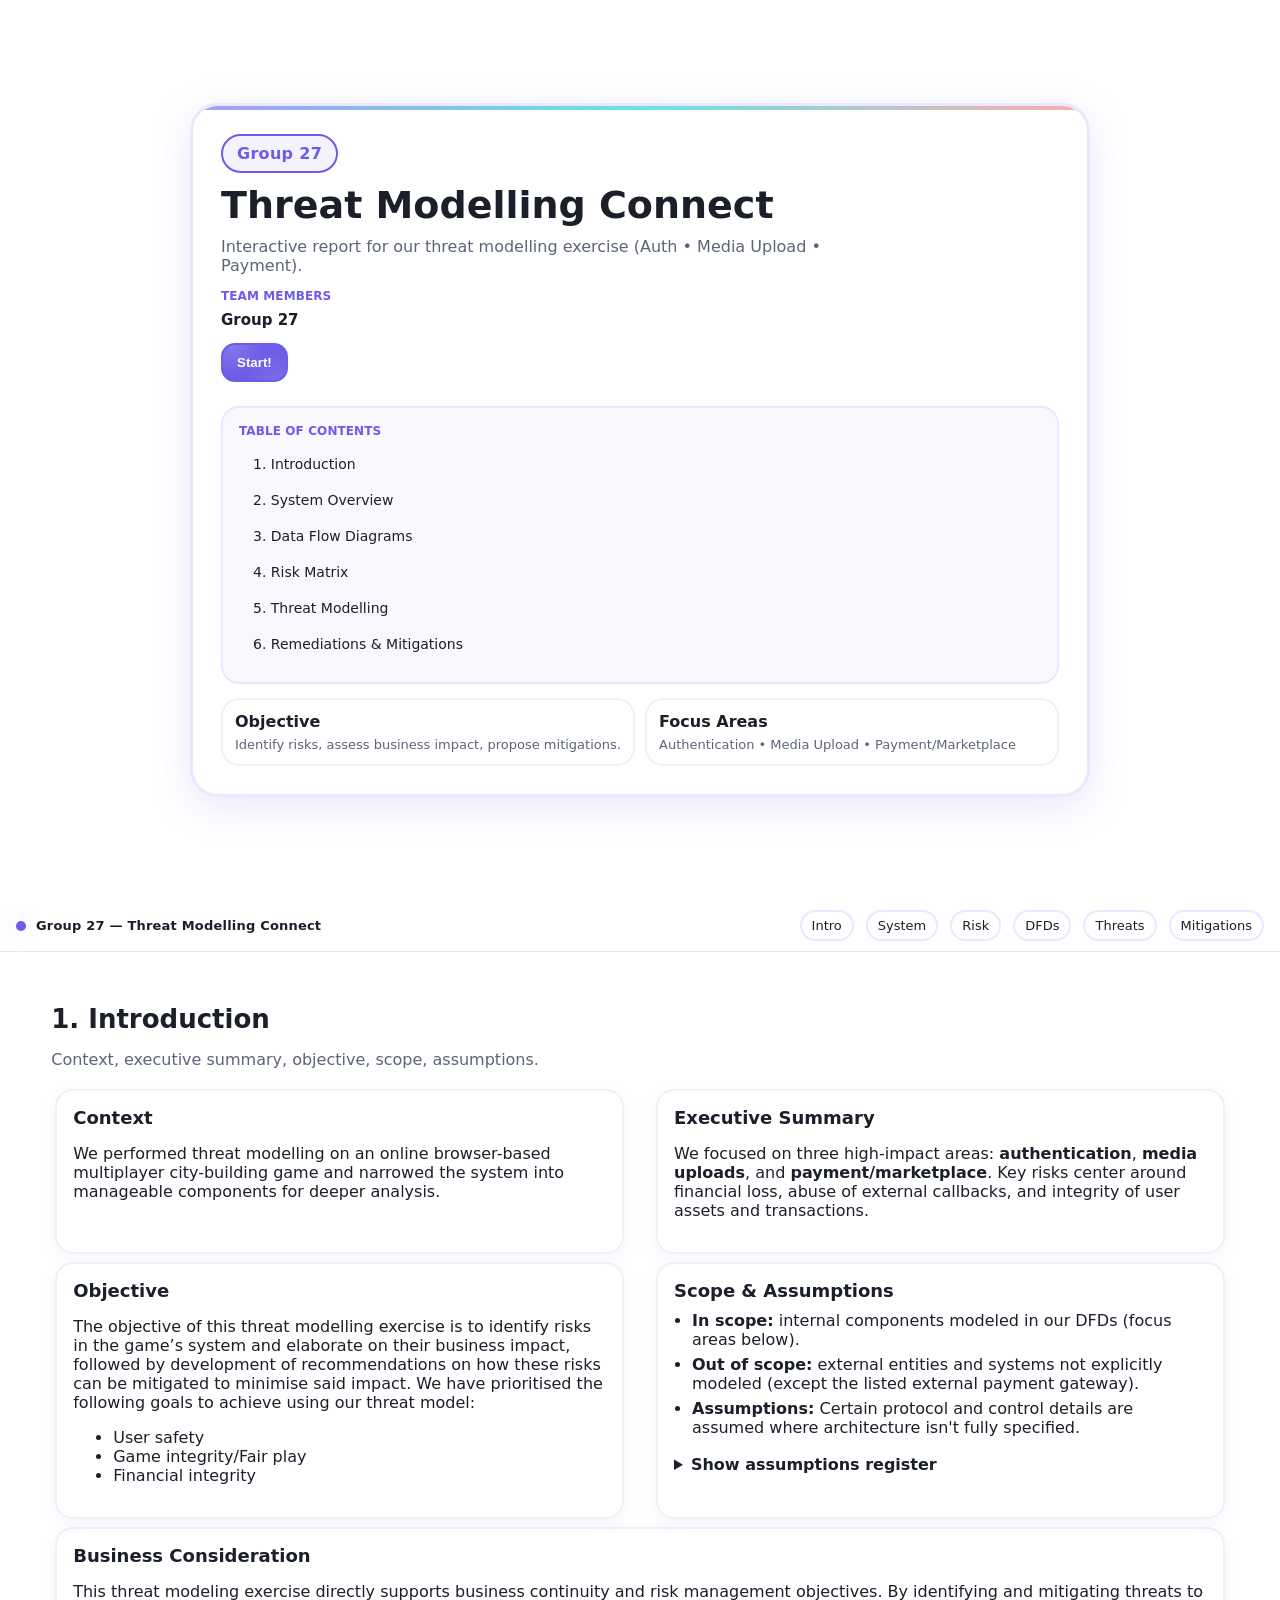
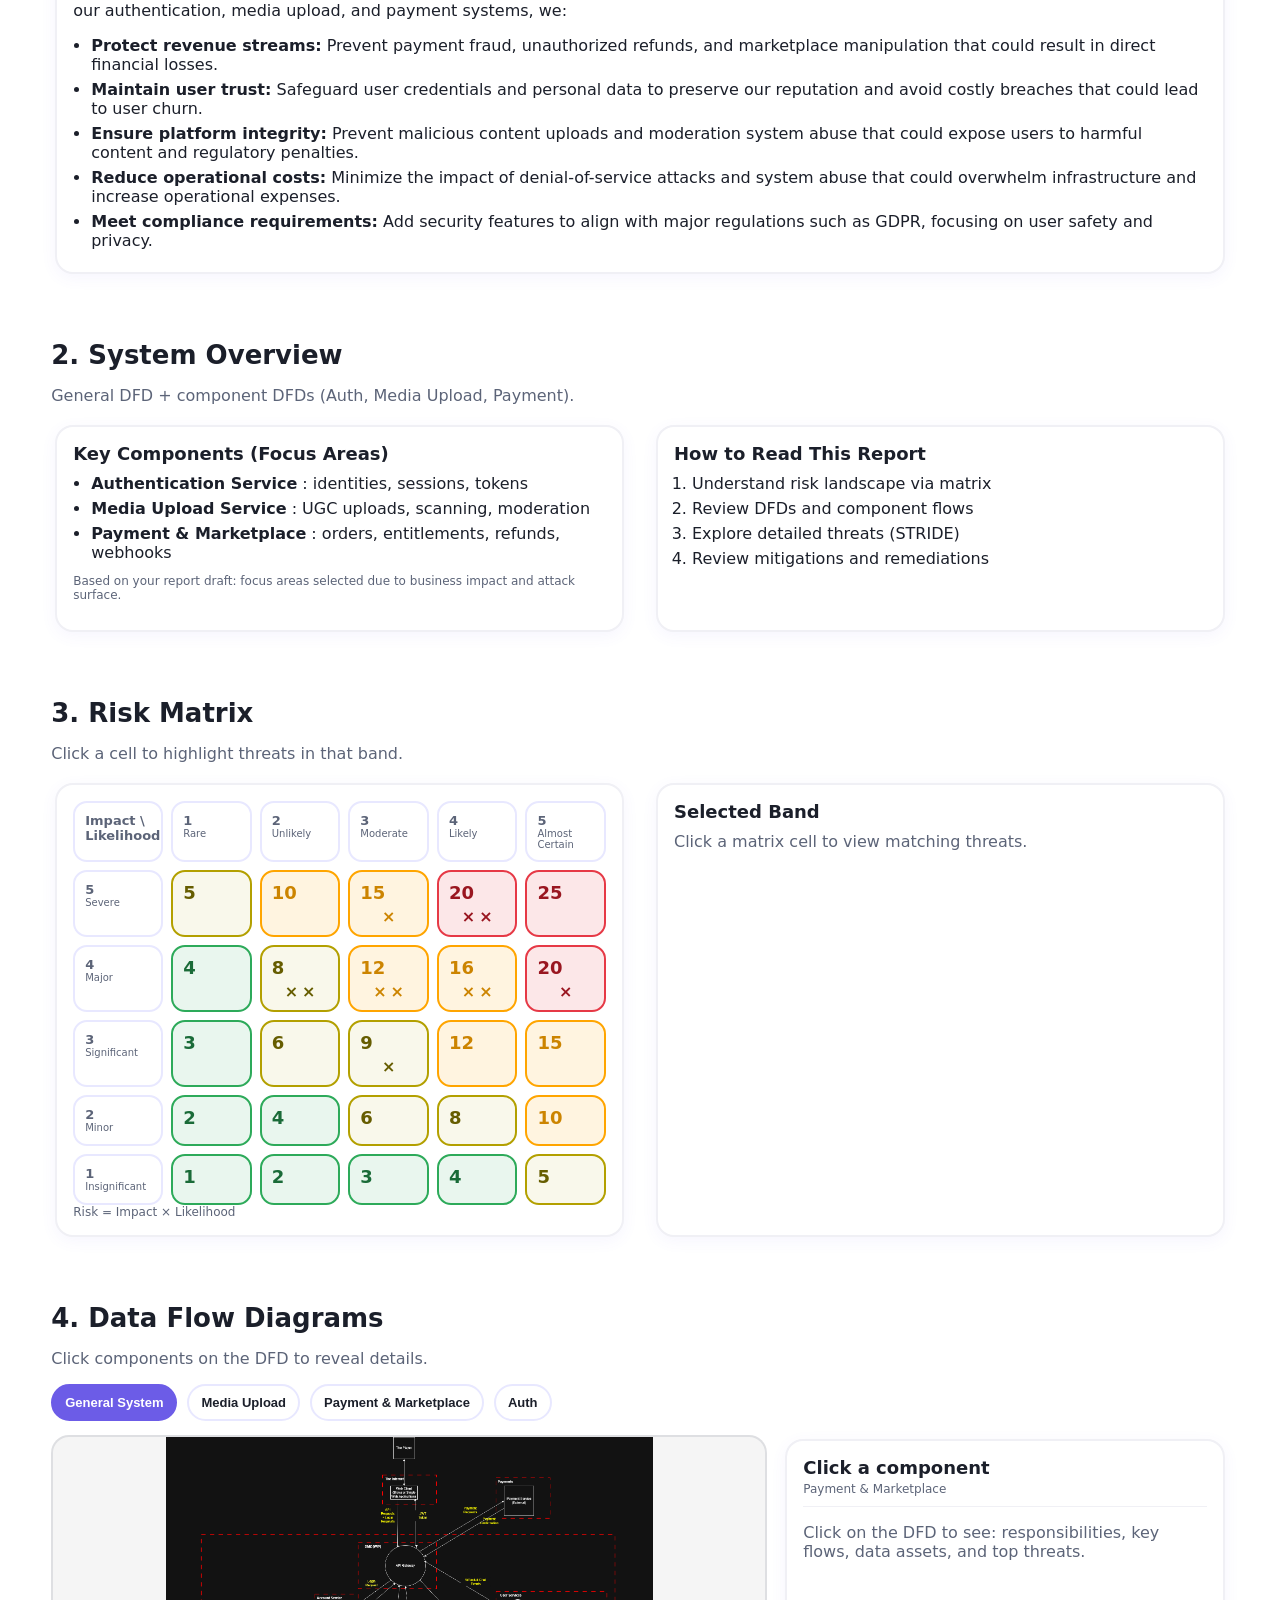
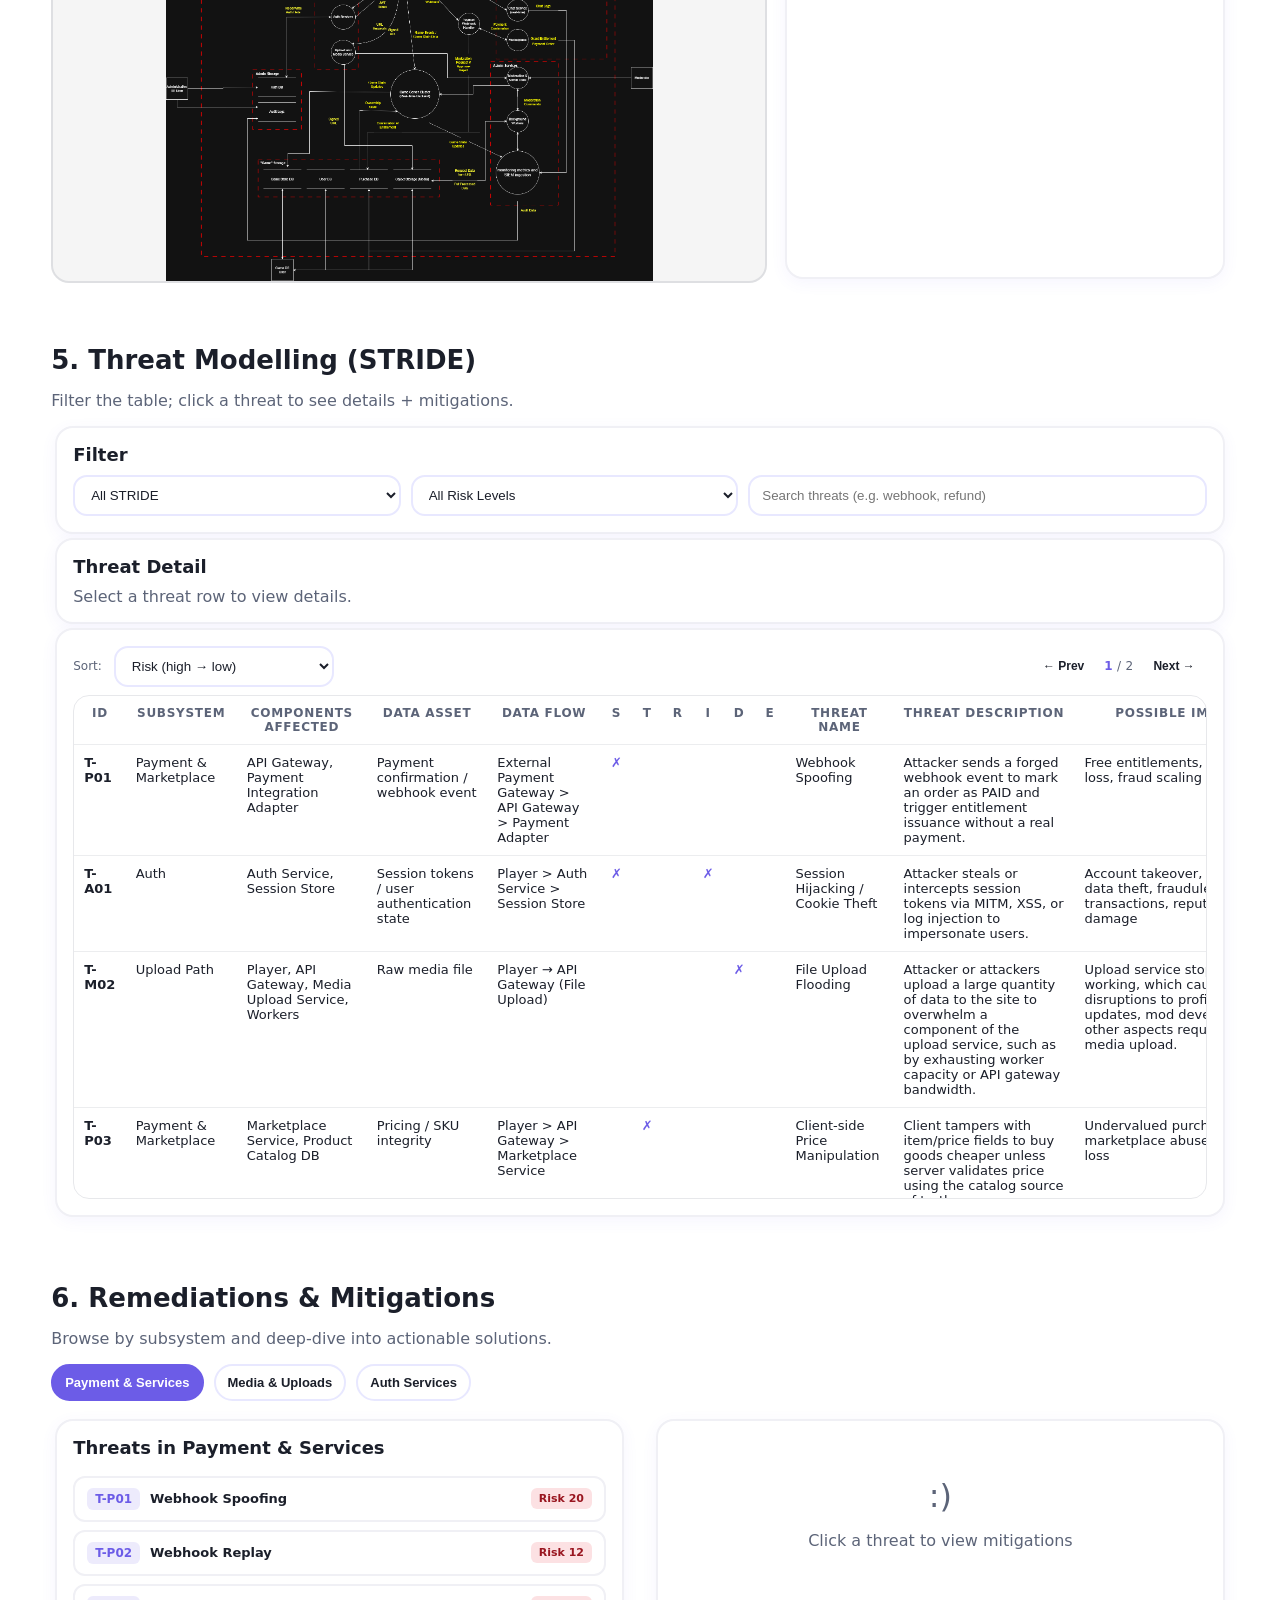
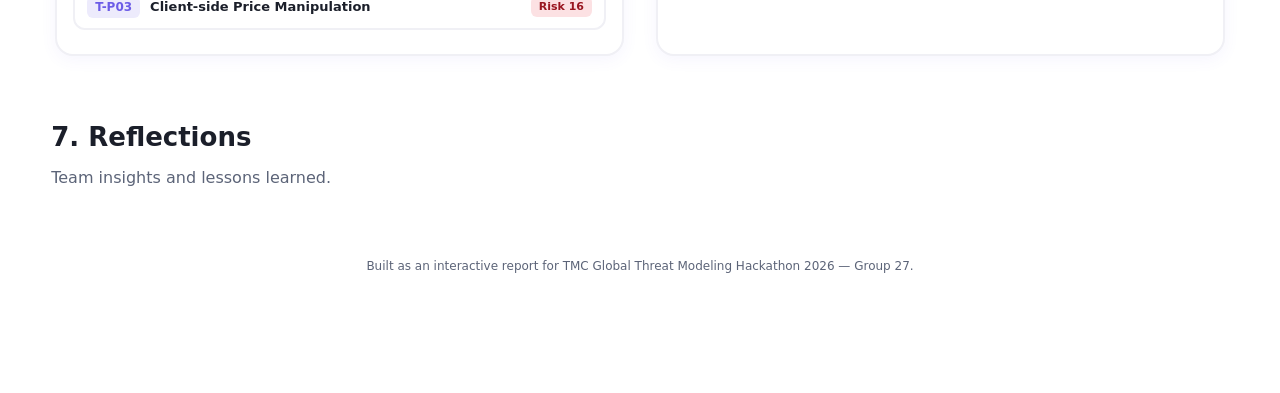
==== commit 84eec93a: "heavy changes Replace threat count in risk assessment matrix with pippers counting the number of thr" ====
--- a/index.html
+++ b/index.html
@@ -101,8 +101,14 @@
         <article class="card">
           <h3>Objective</h3>
           <p>
-            Identify risks in the game's system, explain business impact, and recommend mitigations
-            to minimize impact.
+            The objective of this threat modelling exercise is to identify risks in the game’s system and elaborate on their business impact, followed by development of recommendations on how these risks can be mitigated to minimise said impact. We have prioritised the following goals to achieve using our threat model: 
+
+            <ul>
+              <li>User safety</li>
+              <li>Game integrity/Fair play</li>
+              <li>Financial integrity</li>
+            </ul>
+
           </p>
         </article>
 
@@ -114,7 +120,7 @@
             <li><b>Assumptions:</b> Certain protocol and control details are assumed where architecture isn't fully specified.</li>
           </ul>
           <details class="details">
-            <summary>Show assumptions register (editable)</summary>
+            <summary>Show assumptions register</summary>
             <div class="table-wrap">
               <table class="table" id="assumptionsTable">
                 <thead>
@@ -133,6 +139,21 @@
           </details>
         </article>
       </div>
+
+      <div class="card">
+        <h3>Business Consideration</h3>
+        <p>
+          This threat modeling exercise directly supports business continuity and risk management objectives.
+          By identifying and mitigating threats to our authentication, media upload, and payment systems, we:
+        </p>
+        <ul class="clean">
+          <li><b>Protect revenue streams:</b> Prevent payment fraud, unauthorized refunds, and marketplace manipulation that could result in direct financial losses.</li>
+          <li><b>Maintain user trust:</b> Safeguard user credentials and personal data to preserve our reputation and avoid costly breaches that could lead to user churn.</li>
+          <li><b>Ensure platform integrity:</b> Prevent malicious content uploads and moderation system abuse that could expose users to harmful content and regulatory penalties.</li>
+          <li><b>Reduce operational costs:</b> Minimize the impact of denial-of-service attacks and system abuse that could overwhelm infrastructure and increase operational expenses.</li>
+          <li><b>Meet compliance requirements:</b> Add security features to align with major regulations such as GDPR, focusing on user safety and privacy.</li>
+        </ul>
+      </div>
     </section>
 
     <!-- 2) System overview -->
@@ -334,29 +355,6 @@
         </aside>
       </div>
     </section>
-
-    <!-- 4) Risk matrix (moved before threats) -->
-    <section id="risk" class="panel">
-      <div class="panel-head">
-        <h2>4. Risk Matrix</h2>
-        <p class="muted">Click a cell to view threats. Hover to see threat count. Click threat IDs to jump to details.</p>
-      </div>
-
-      <div class="grid two">
-        <div class="card">
-          <div class="matrix" id="riskMatrix" aria-label="Risk Matrix">
-            <!-- built by JS -->
-          </div>
-          <div class="muted tiny">Risk = Impact × Likelihood</div>
-        </div>
-
-        <div class="card">
-          <h3>Selected Band</h3>
-          <div id="matrixDetail" class="muted">Click a matrix cell to view matching threats.</div>
-        </div>
-      </div>
-    </section>
-
     <!-- 5) Threat modelling -->
     <section id="threats" class="panel">
       <div class="panel-head">
@@ -364,10 +362,9 @@
         <p class="muted">Filter the table; click a threat to see details + mitigations.</p>
       </div>
 
-      <div class="grid two">
-        <div class="card">
-          <h3>Filter</h3>
-          <div class="filters">
+      <div class="card">
+        <h3>Filter</h3>
+        <div class="filters">
             <select id="strideFilter" class="select">
               <option value="ALL">All STRIDE</option>
               <option value="S">Spoofing</option>
@@ -388,13 +385,12 @@
 
             <input id="searchThreats" class="input" placeholder="Search threats (e.g. webhook, refund)"/>
           </div>
-        </div>
-
-        <div class="card">
-          <h3>Threat Detail</h3>
-          <div id="threatDetail" class="muted">
-            Select a threat row to view details.
-          </div>
+      </div>
+
+      <div class="card">
+        <h3>Threat Detail</h3>
+        <div id="threatDetail" class="muted">
+          Select a threat row to view details.
         </div>
       </div>
 
@@ -485,6 +481,14 @@
       </div>
     </section>
 
+    <!-- 7) Reflections -->
+    <section id="reflections" class="panel">
+      <div class="panel-head">
+        <h2>7. Reflections</h2>
+        <p class="muted">Team insights and lessons learned.</p>
+      </div>
+    </section>
+
     <footer class="footer">
       <div class="muted tiny">
         Built as an interactive report for TMC Global Threat Modeling Hackathon 2026 — Group 27.
--- a/styles.css
+++ b/styles.css
@@ -97,6 +97,7 @@
   border-radius: var(--radius);
   box-shadow: 0 4px 16px rgba(108, 92, 231, .06);
   padding: 16px;
+  margin: 4px;
   transition: border-color .2s ease, box-shadow .2s ease;
 }
 .card:hover {
@@ -510,6 +511,32 @@
   border-color: #e63946; background: rgba(230,57,70,.12); color: #991620;
 }
 
+/* ── Matrix cell score and pips ── */
+.mcell-score {
+  font-size: 18px;
+  font-weight: 800;
+  margin-bottom: 6px;
+}
+.pips {
+  display: flex;
+  flex-wrap: wrap;
+  gap: 4px;
+  justify-content: center;
+  margin-top: 6px;
+}
+.pip {
+  font-size: 16px;
+  font-weight: 900;
+  line-height: 1;
+}
+/* Pip colors match the cell background */
+.mcell[data-score="1"] .pip,.mcell[data-score="2"] .pip,.mcell[data-score="3"] .pip,.mcell[data-score="4"] .pip { color: #1a6b38 }
+.mcell[data-score="5"] .pip,.mcell[data-score="6"] .pip,.mcell[data-score="7"] .pip,.mcell[data-score="8"] .pip,.mcell[data-score="9"] .pip { color: #665d00 }
+.mcell[data-score="10"] .pip,.mcell[data-score="11"] .pip,.mcell[data-score="12"] .pip,
+.mcell[data-score="13"] .pip,.mcell[data-score="14"] .pip,.mcell[data-score="15"] .pip,.mcell[data-score="16"] .pip { color: #cc8400 }
+.mcell[data-score="17"] .pip,.mcell[data-score="18"] .pip,.mcell[data-score="19"] .pip,.mcell[data-score="20"] .pip,
+.mcell[data-score="21"] .pip,.mcell[data-score="22"] .pip,.mcell[data-score="23"] .pip,.mcell[data-score="24"] .pip,.mcell[data-score="25"] .pip { color: #991620 }
+
 /* ── Matrix cell threat IDs ── */
 .cell-threat-id {
   color: var(--accent);
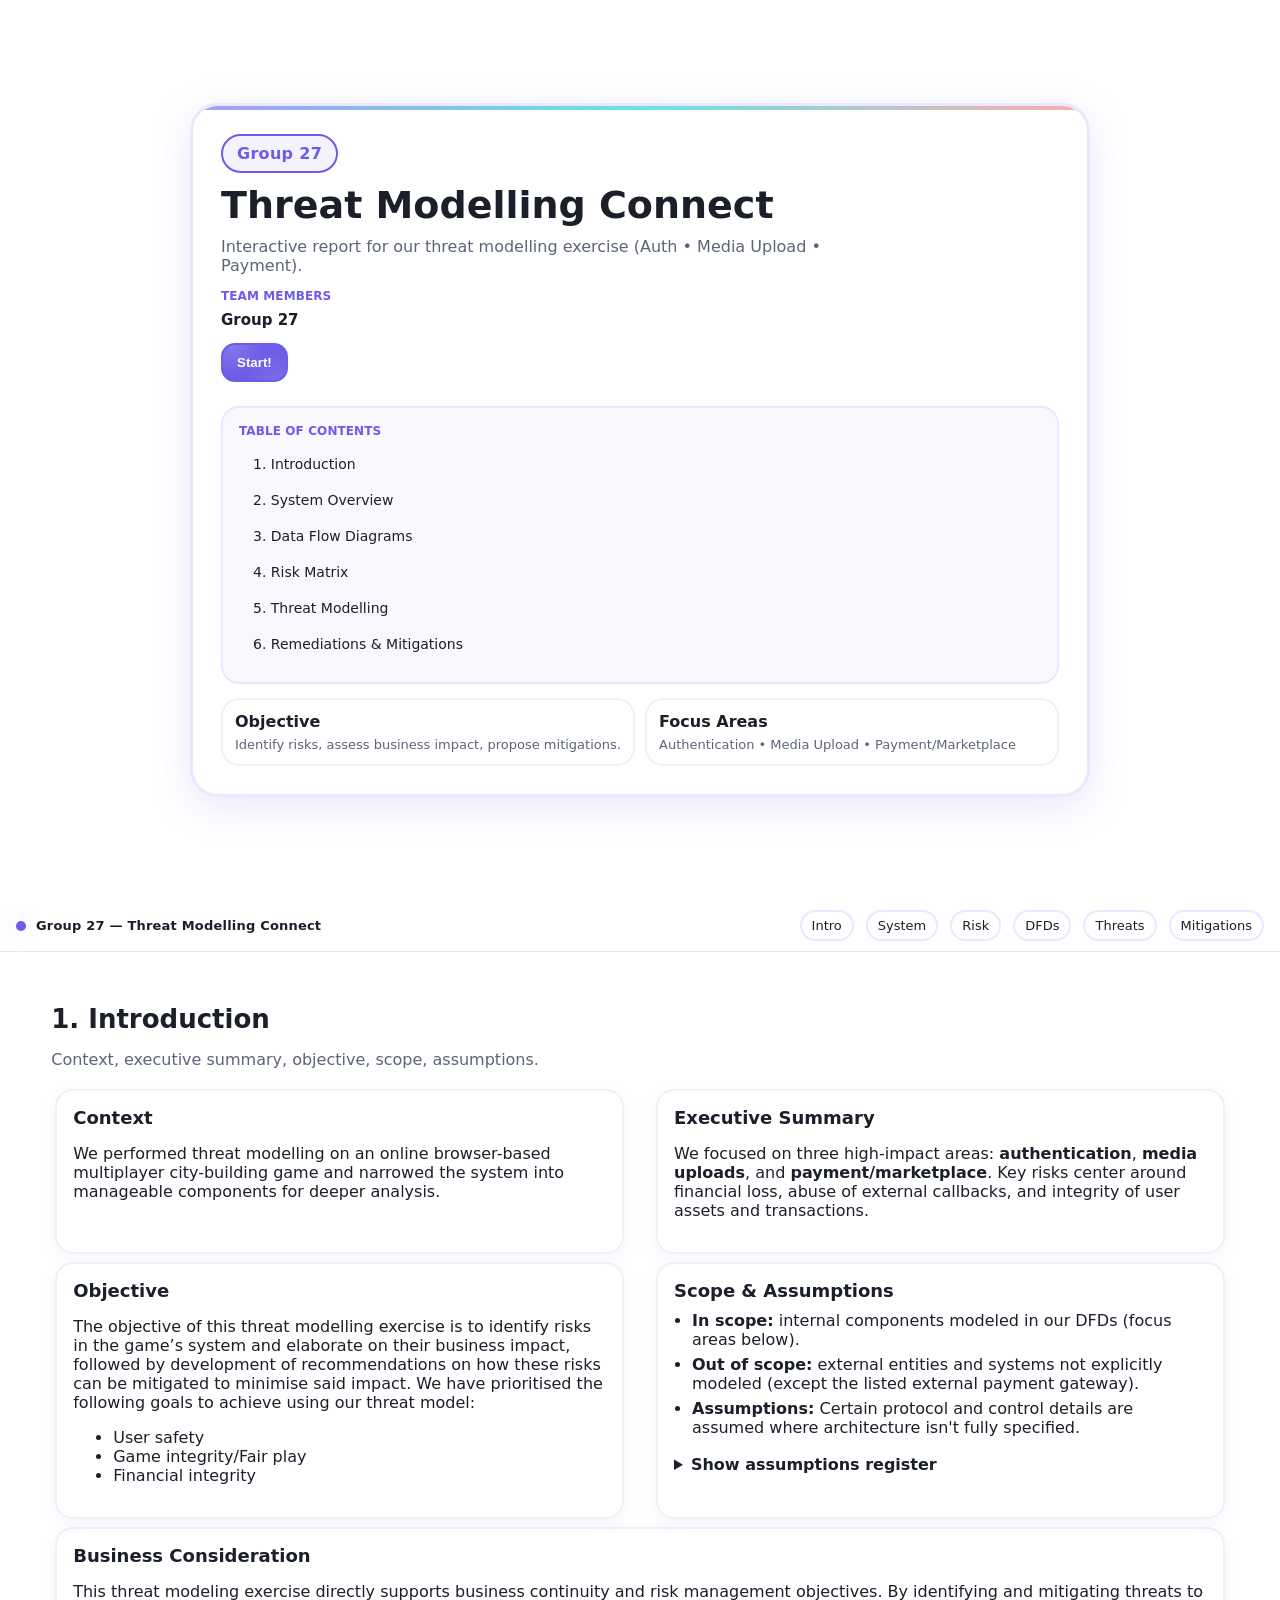
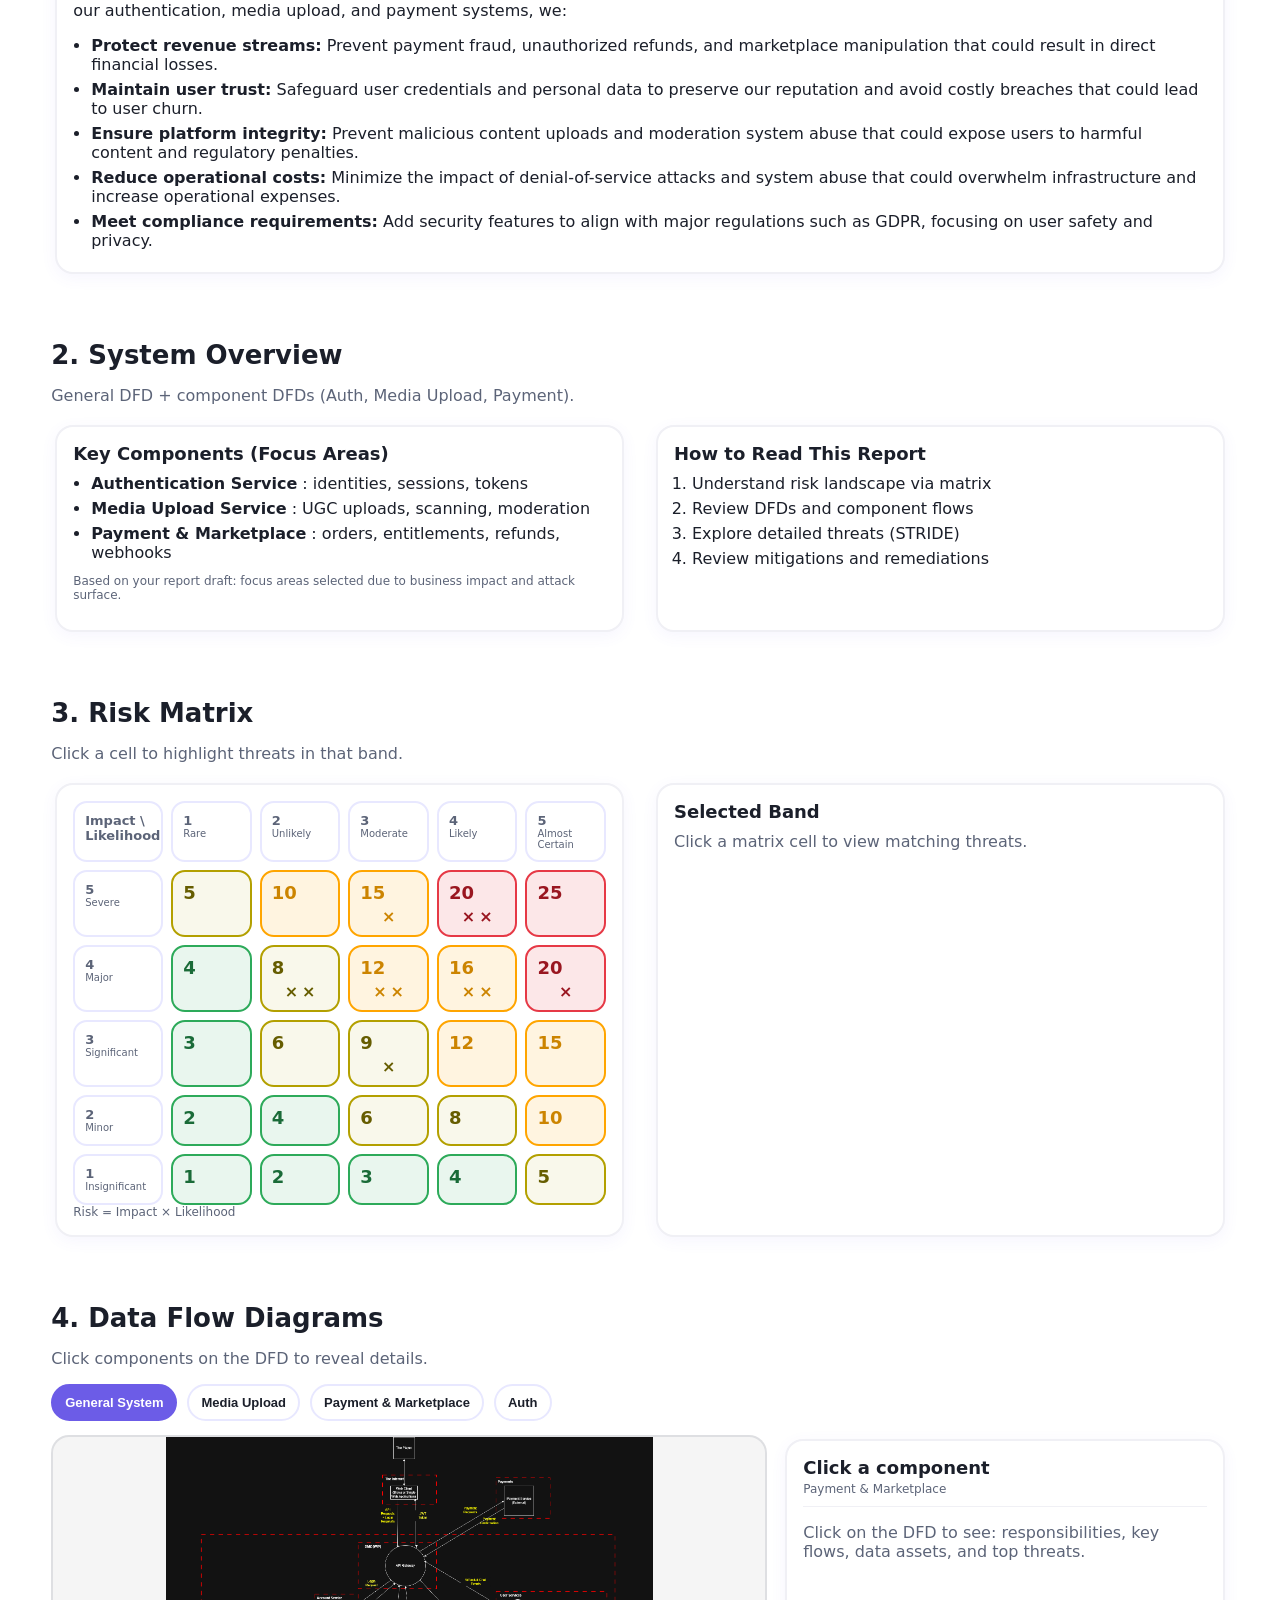
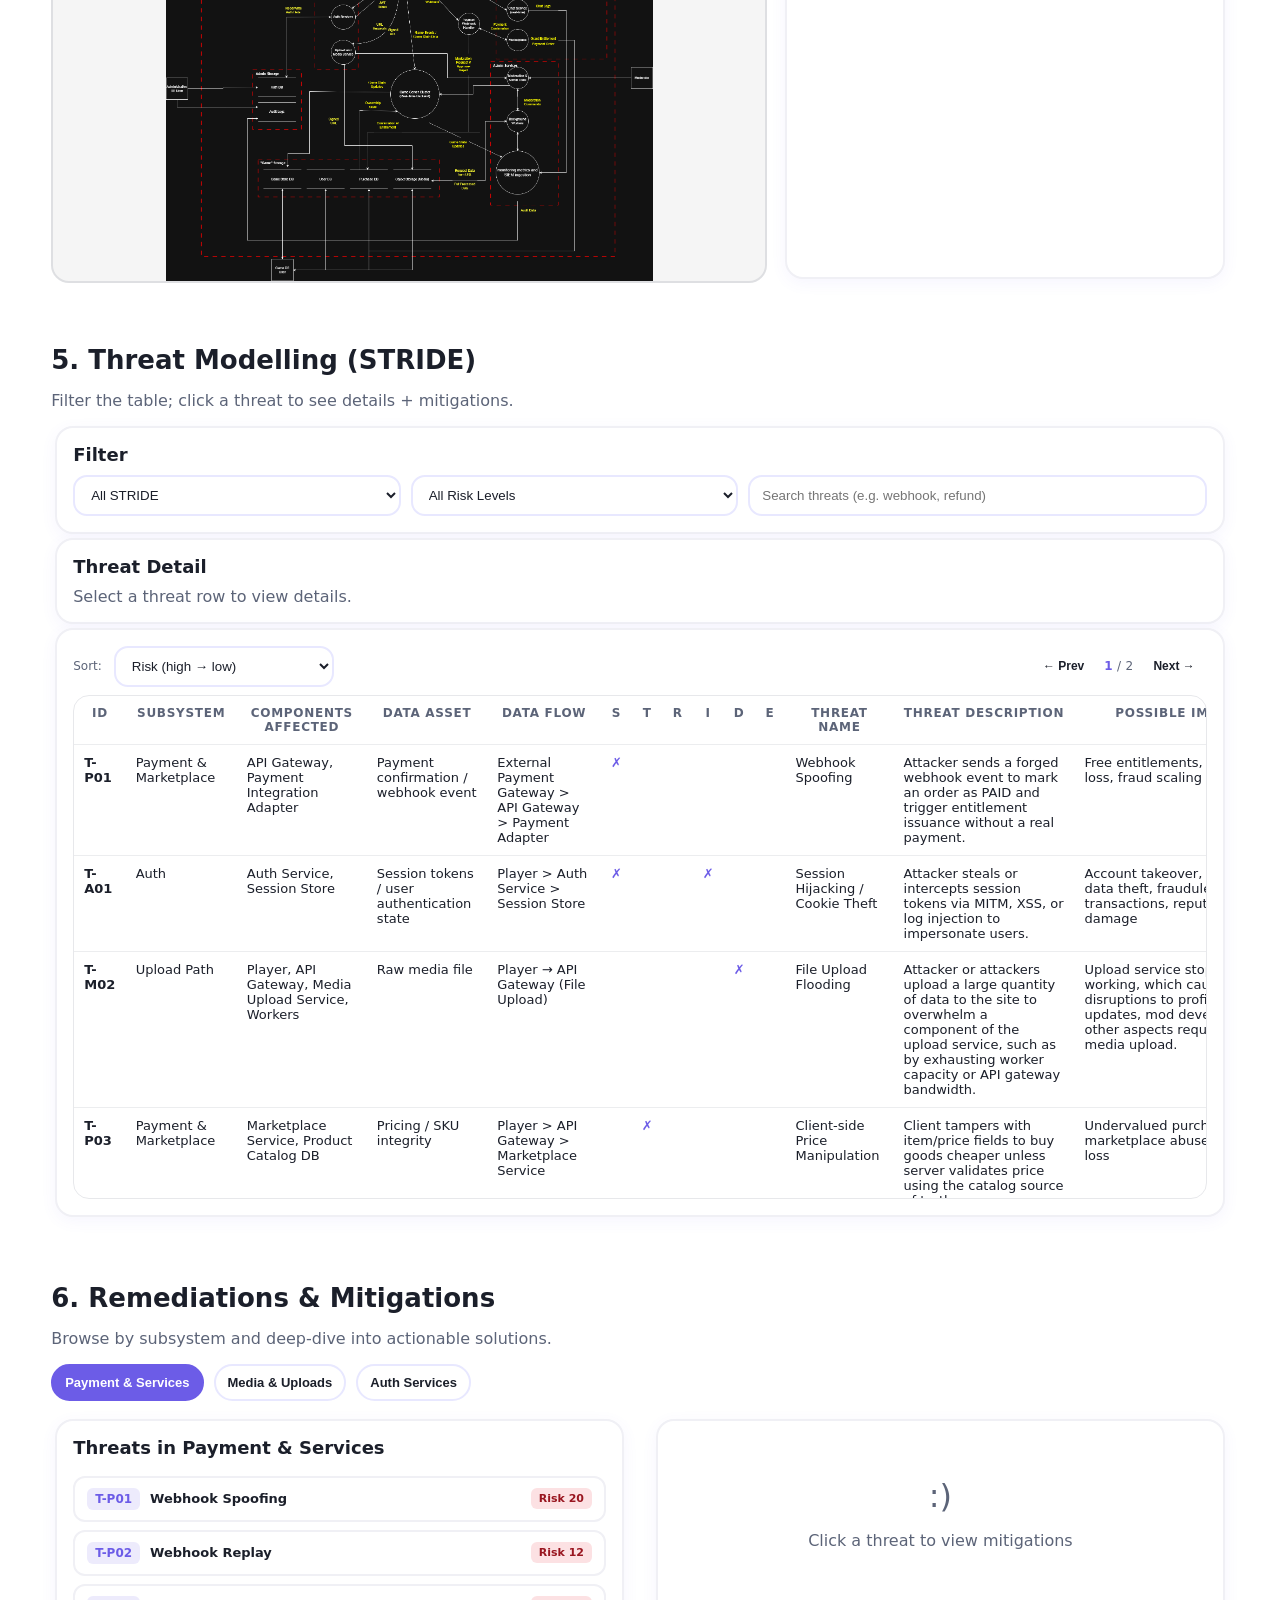
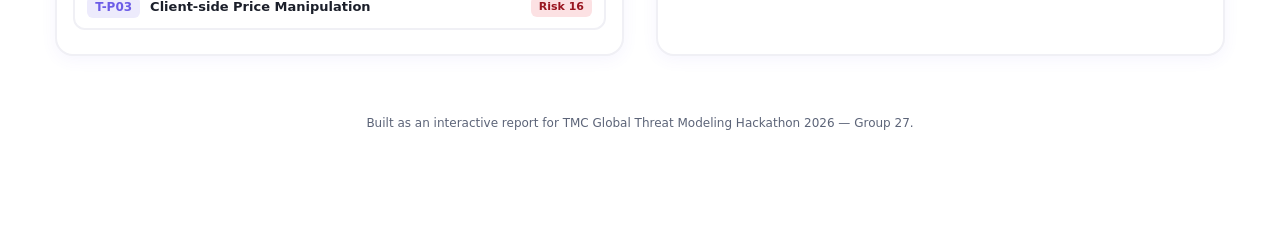
==== commit 83071355: "removed reflections" ====
--- a/index.html
+++ b/index.html
@@ -480,15 +480,6 @@
         </div>
       </div>
     </section>
-
-    <!-- 7) Reflections -->
-    <section id="reflections" class="panel">
-      <div class="panel-head">
-        <h2>7. Reflections</h2>
-        <p class="muted">Team insights and lessons learned.</p>
-      </div>
-    </section>
-
     <footer class="footer">
       <div class="muted tiny">
         Built as an interactive report for TMC Global Threat Modeling Hackathon 2026 — Group 27.
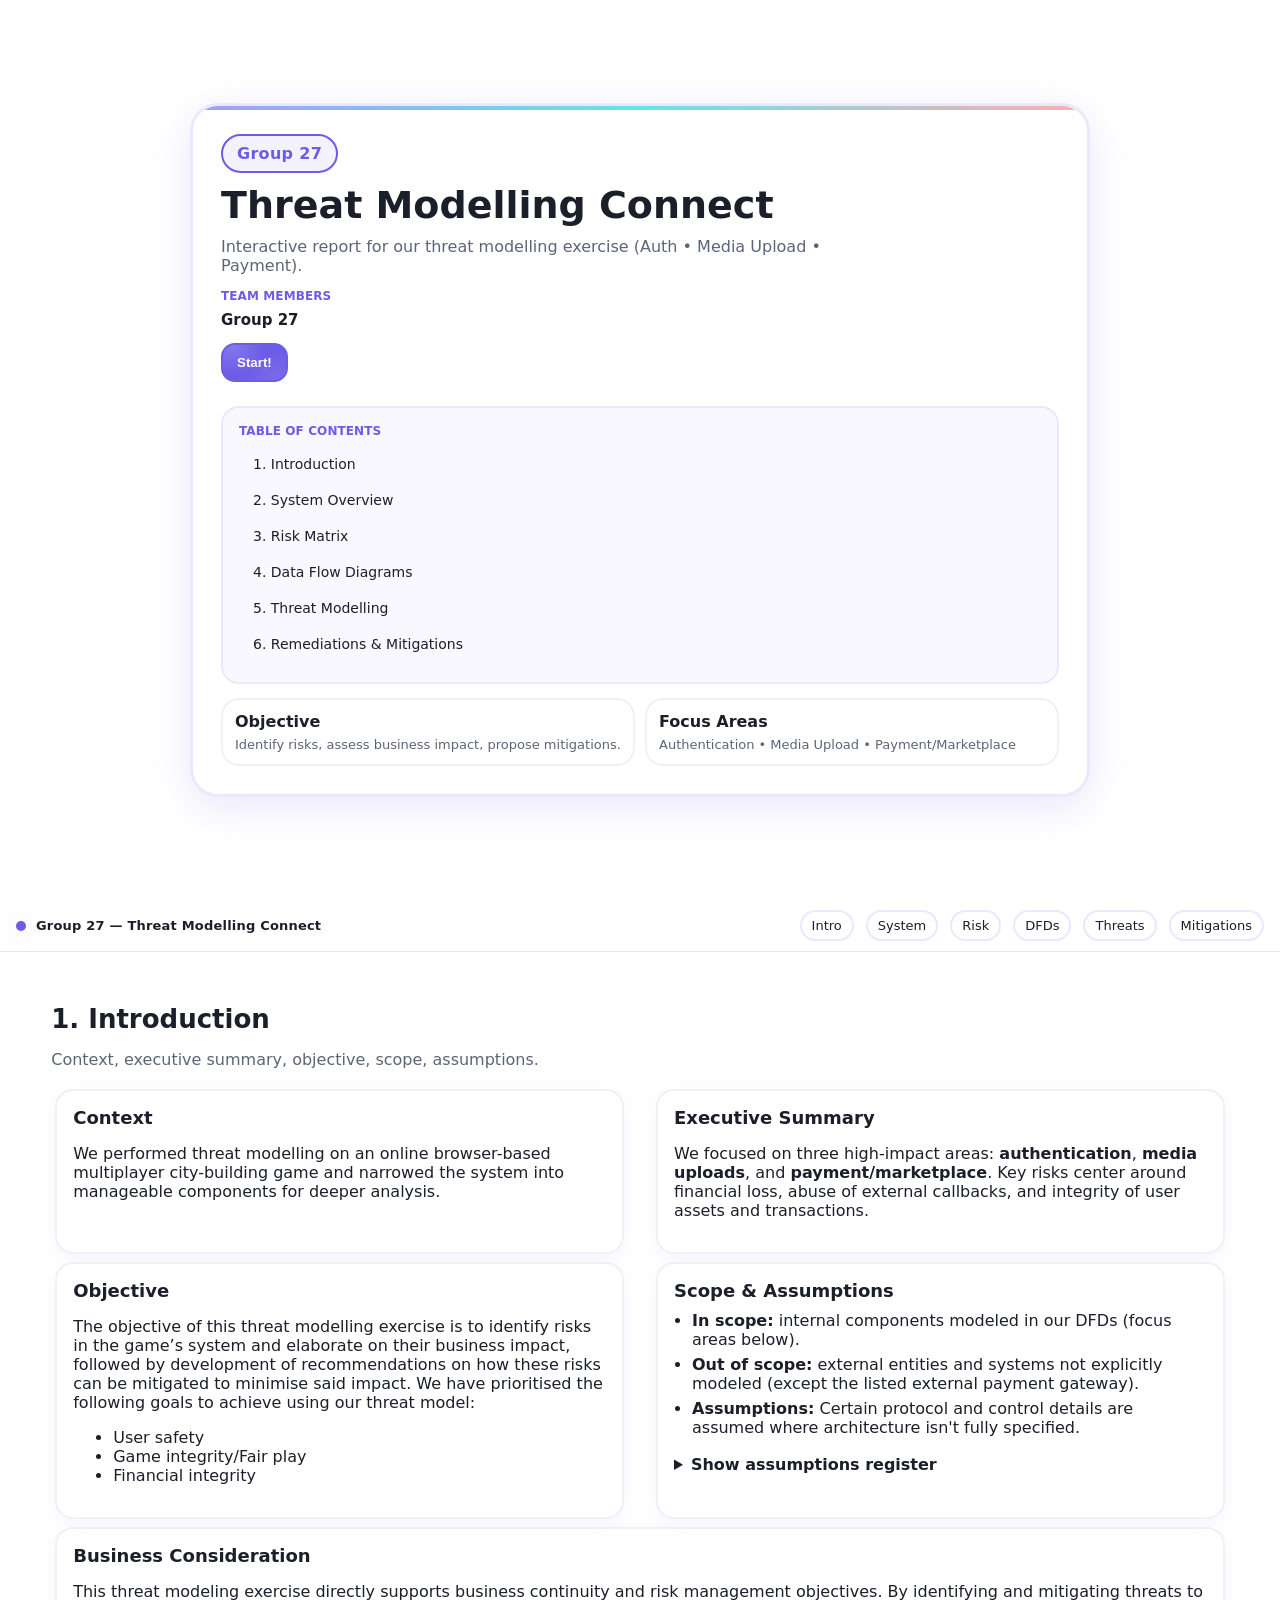
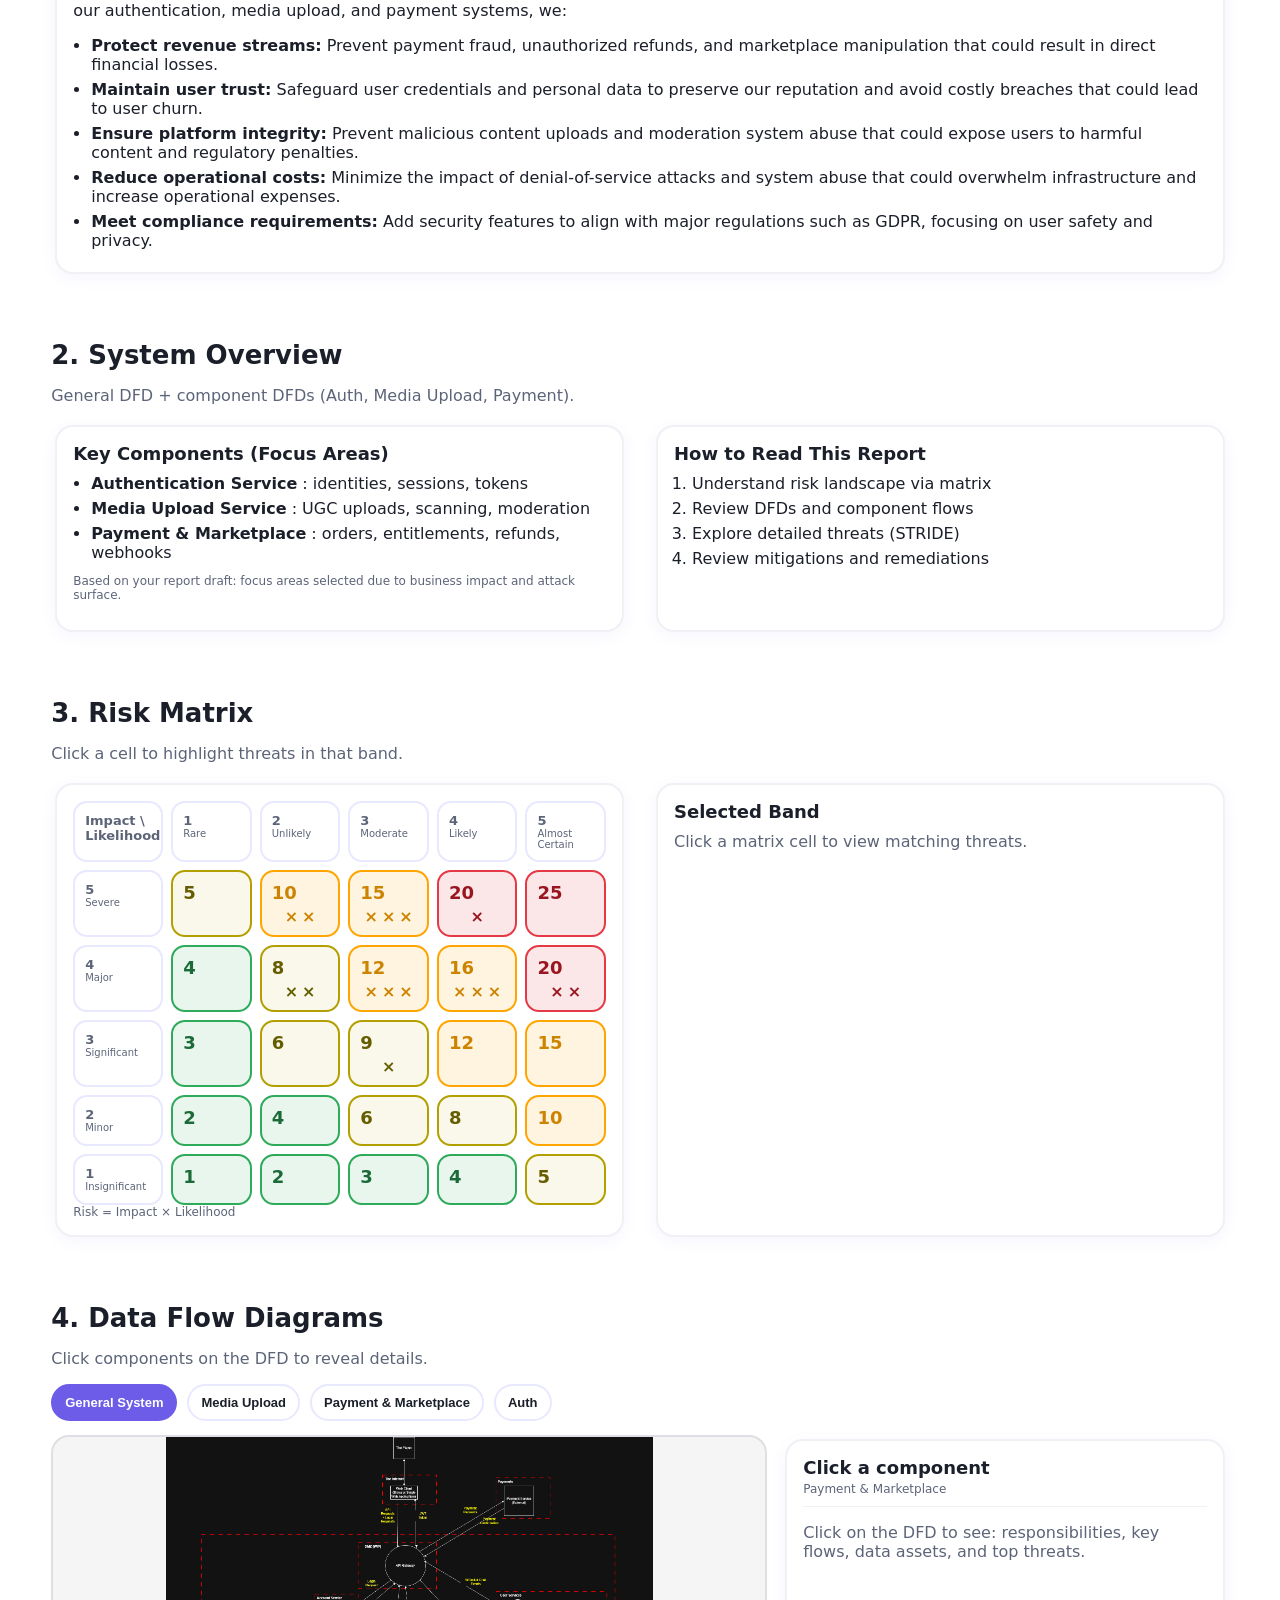
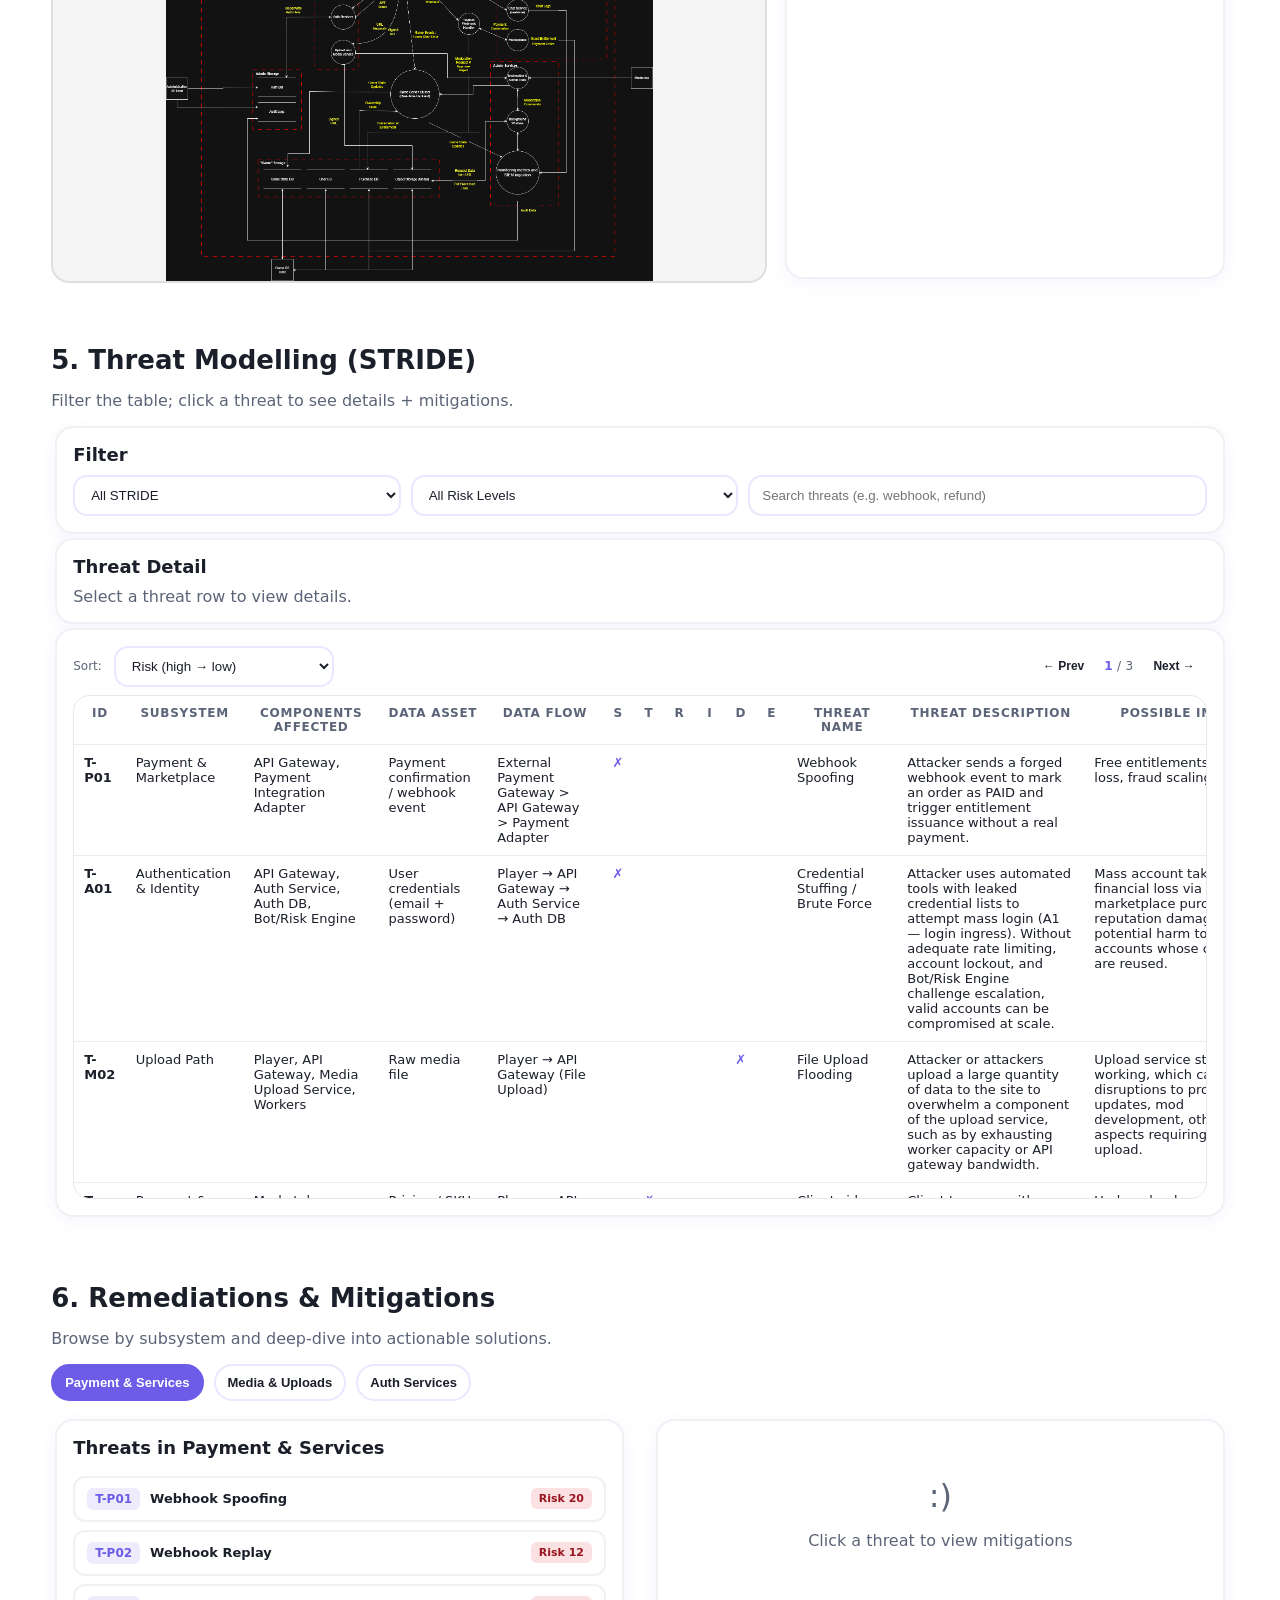
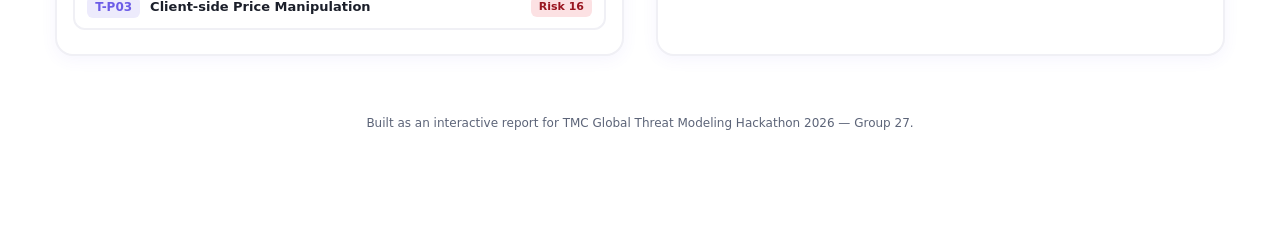
==== commit a3c7c283: "Add authentication DFD, threats, and assets Introduce an Authentication & Identity data-flow diagram" ====
--- a/index.html
+++ b/index.html
@@ -34,8 +34,8 @@
         <ul class="toc-list">
           <li><a href="#intro" class="toc-link">1. Introduction</a></li>
           <li><a href="#overview" class="toc-link">2. System Overview</a></li>
-          <li><a href="#dfds" class="toc-link">3. Data Flow Diagrams</a></li>
-          <li><a href="#risk" class="toc-link">4. Risk Matrix</a></li>
+          <li><a href="#risk" class="toc-link">3. Risk Matrix</a></li>
+          <li><a href="#dfds" class="toc-link">4. Data Flow Diagrams</a></li>
           <li><a href="#threats" class="toc-link">5. Threat Modelling</a></li>
           <li><a href="#remediations" class="toc-link">6. Remediations & Mitigations</a></li>
         </ul>
@@ -317,9 +317,35 @@
 
           <!-- Auth DFD -->
           <div class="dfd-view" id="dfd-auth">
-            <div class="card">
-              <h3>Auth DFD</h3>
-              <p class="muted">Add your auth DFD image to <code>assets/dfd-auth.png</code>.</p>
+
+            <div class="dfd-toolbar">
+              <div class="pill">Interactive DFD</div>
+              <div style="display:flex;gap:12px;align-items:center;">
+                <span class="hint tiny">Tip: click components to zoom in</span>
+                <button class="zoom-reset" id="authZoomReset">Reset Zoom</button>
+              </div>
+            </div>
+
+            <div class="dfd-wrap" id="authDfdWrap">
+              <img
+                src="assets/dfd-authentication.svg"
+                alt="Authentication &amp; Identity DFD"
+                class="dfd-img"
+                id="authDfdImg"
+              />
+
+              <!-- Hotspots calculated from SVG dimensions 1950×1200 -->
+              <button class="hotspot" style="left:16%;top:20%;width:8%;height:12%;"   data-comp="authApiGateway"     data-zoom="2.8" aria-label="API Gateway"></button>
+              <button class="hotspot" style="left:34%;top:17%;width:10%;height:17%;"  data-comp="authService"        data-zoom="2.4" aria-label="Auth Service"></button>
+              <button class="hotspot" style="left:51%;top:9%;width:7%;height:11%;"    data-comp="authEmailWorker"    data-zoom="2.8" aria-label="Email Worker"></button>
+              <button class="hotspot" style="left:52%;top:23%;width:7%;height:10%;"   data-comp="authMfaService"     data-zoom="2.8" aria-label="MFA Verification"></button>
+              <button class="hotspot" style="left:29%;top:42%;width:7%;height:10%;"   data-comp="authUserProfile"    data-zoom="2.8" aria-label="User Profile Service"></button>
+              <button class="hotspot" style="left:42%;top:47%;width:6%;height:10%;"   data-comp="authBotRiskEngine"  data-zoom="2.8" aria-label="Bot / Risk Engine"></button>
+              <button class="hotspot" style="left:53%;top:46%;width:7%;height:11%;"   data-comp="authPolicyService"  data-zoom="2.8" aria-label="Parental Consent / Policy Service"></button>
+              <button class="hotspot" style="left:14%;top:62%;width:53%;height:29%;"  data-comp="authDatastores"     data-zoom="1.8" aria-label="Data Stores"></button>
+              <button class="hotspot" style="left:68%;top:7%;width:30%;height:13%;"   data-comp="authExtEmail"       data-zoom="2.2" aria-label="External Email Provider"></button>
+              <button class="hotspot" style="left:68%;top:22%;width:30%;height:14%;"  data-comp="authExtMfa"         data-zoom="2.2" aria-label="External MFA / SMS Provider"></button>
+              <button class="hotspot" style="left:68%;top:45%;width:30%;height:14%;"  data-comp="authSecretsVault"   data-zoom="2.2" aria-label="Secrets Vault"></button>
             </div>
           </div>
 
--- a/styles.css
+++ b/styles.css
@@ -110,6 +110,7 @@
 
 /* ── Grid ── */
 .grid { display: grid; gap: 24px }
+.grid > * { min-width: 0 } /* prevent grid blowout */
 .grid.two { grid-template-columns: 1fr }
 @media (min-width: 900px) {
   .grid.two { grid-template-columns: 1fr 1fr }
@@ -475,6 +476,9 @@
 .details { margin-top: 10px }
 .details summary { cursor: pointer; color: var(--text); font-weight: 800; padding: 8px 0; transition: color .2s ease }
 .details summary:hover { color: var(--accent) }
+/* assumptions table sits inside a half-width card — let it scroll instead of breaking out */
+.details .table-wrap { width: 100%; overflow-x: auto }
+#assumptionsTable { min-width: 600px }
 
 /* ── Risk Matrix ── */
 .matrix {
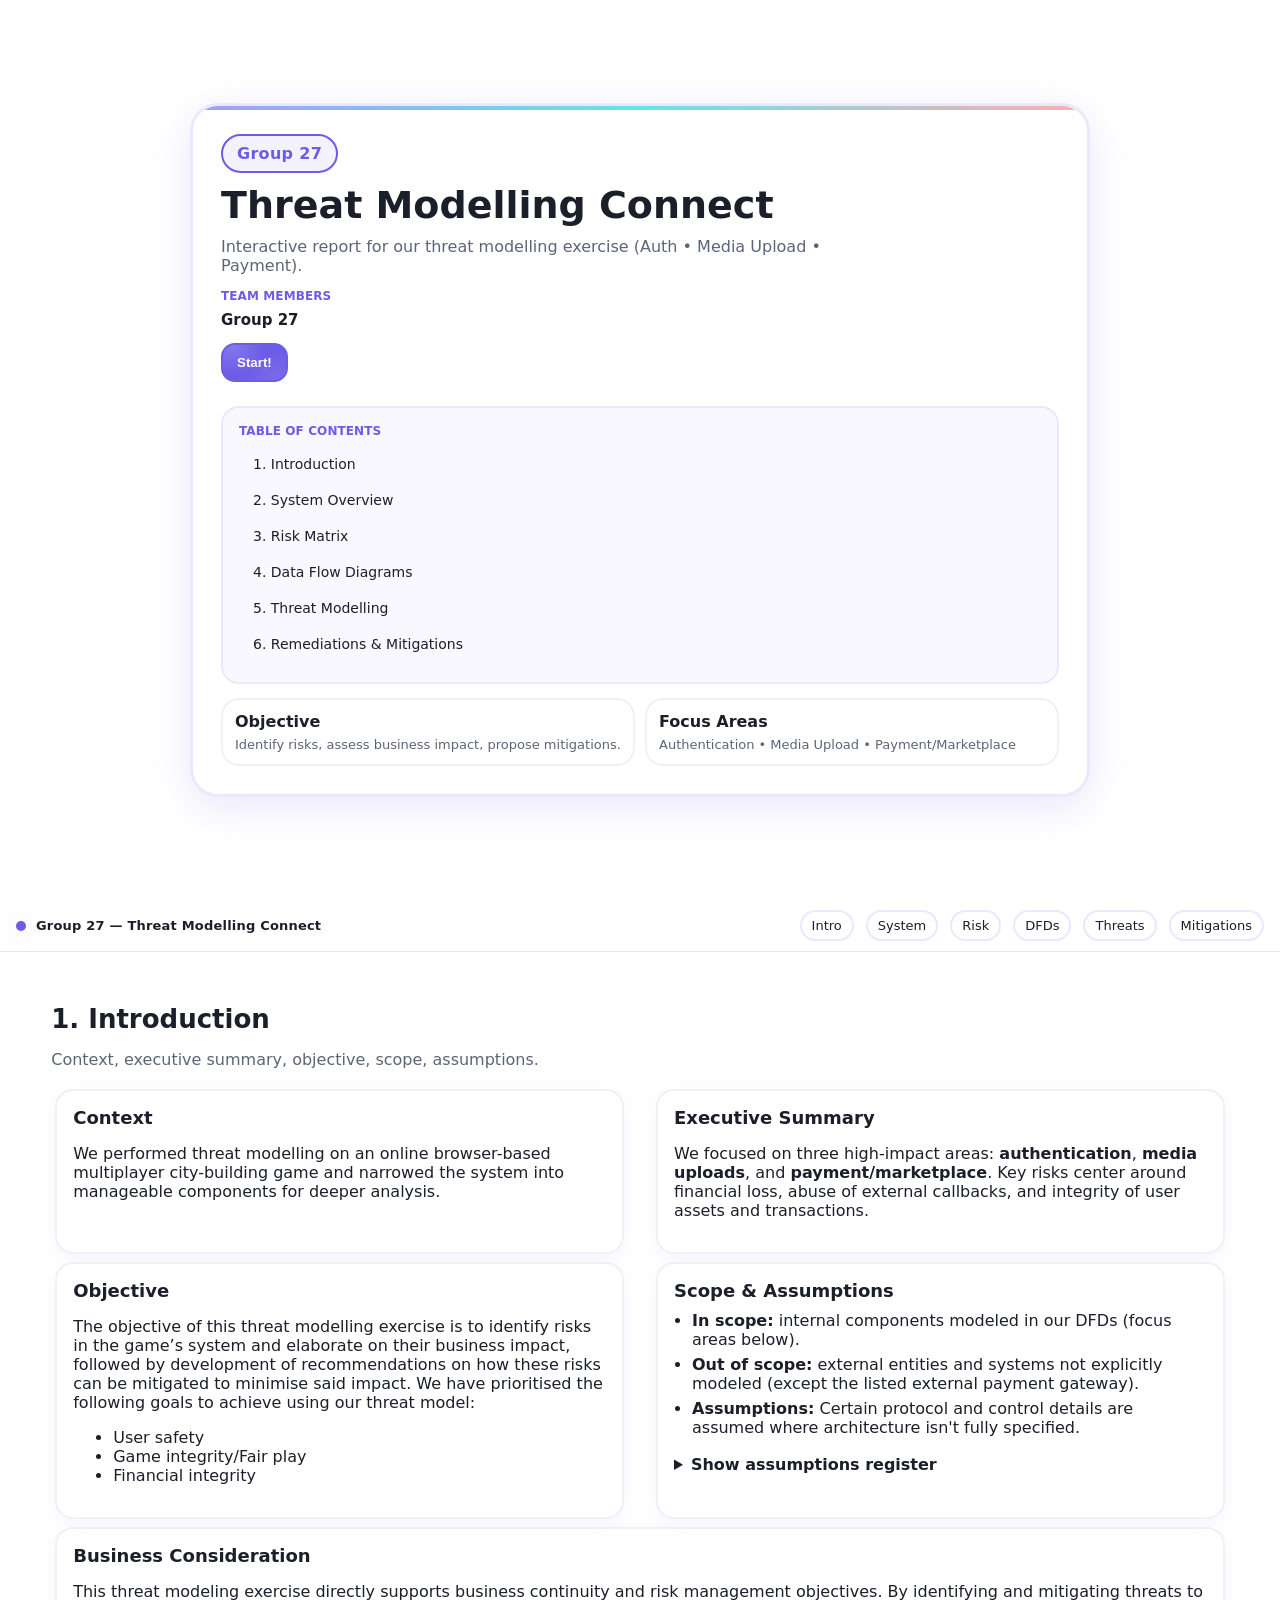
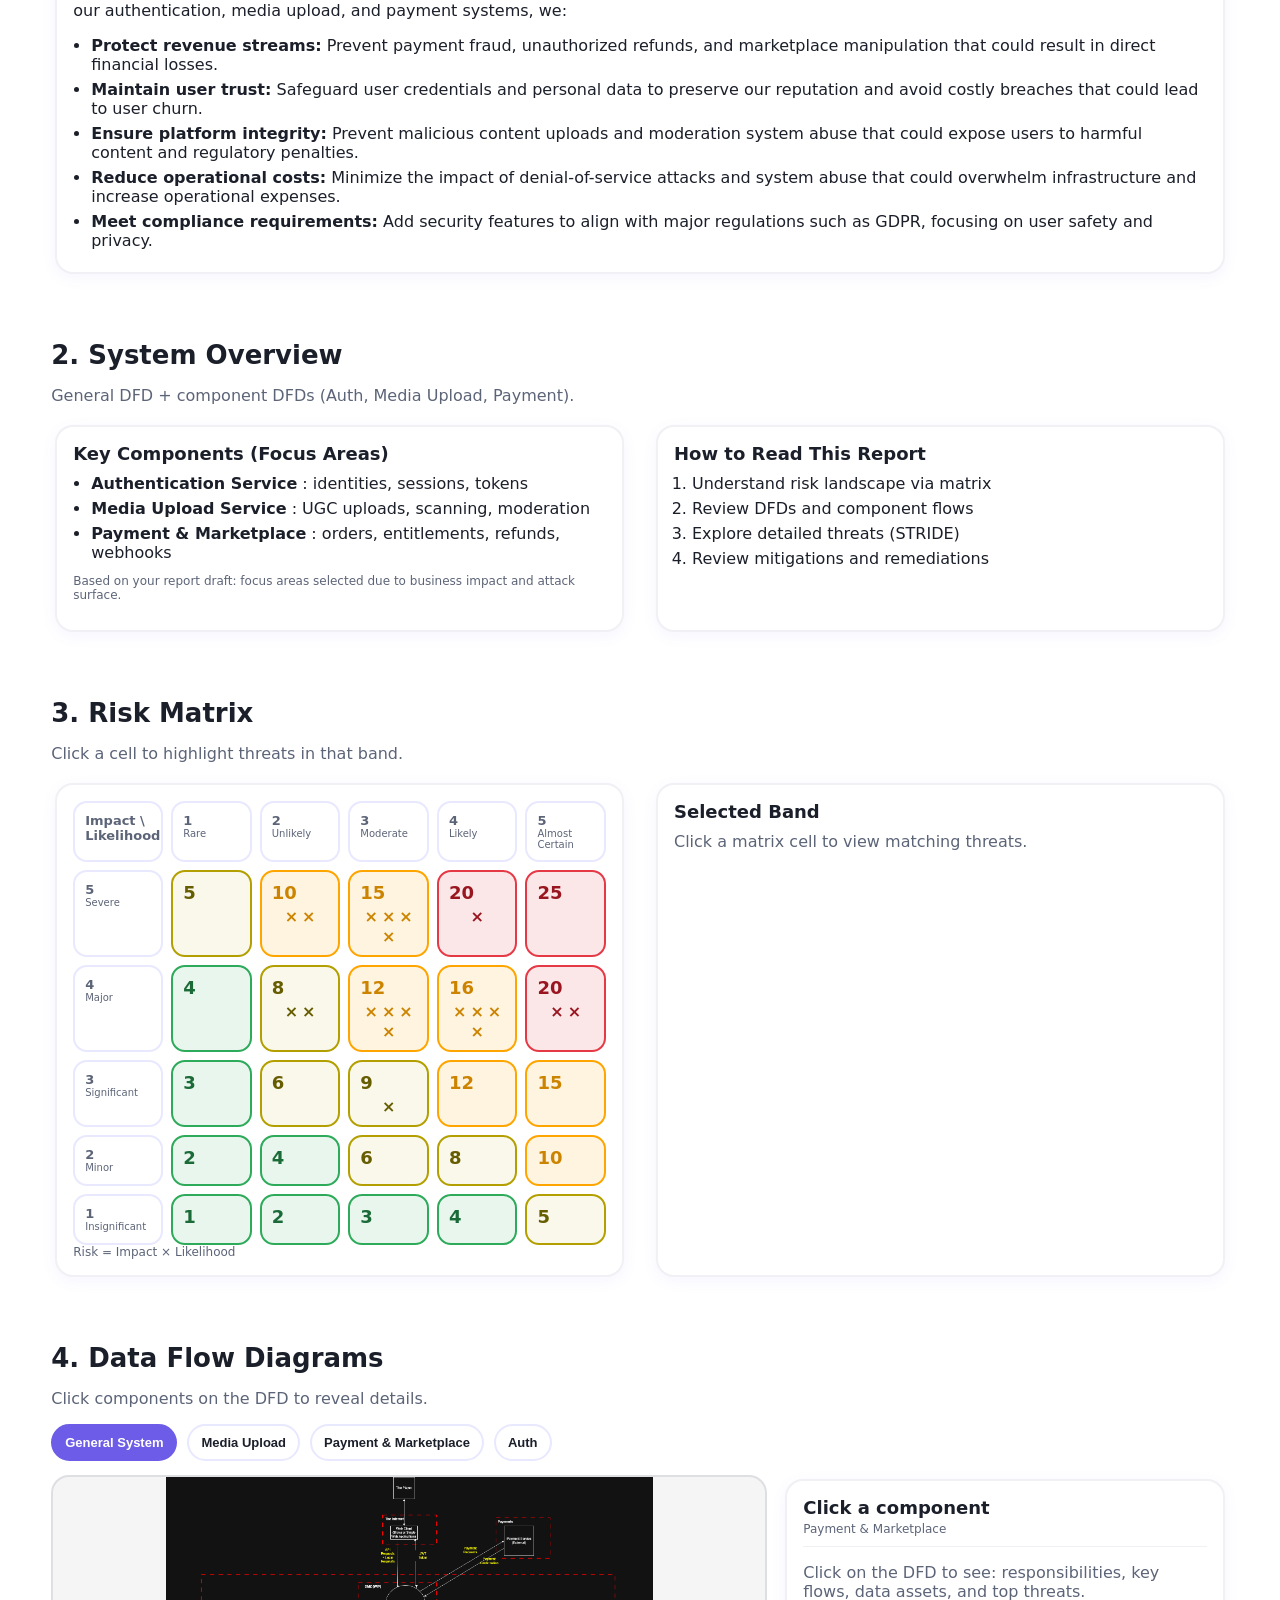
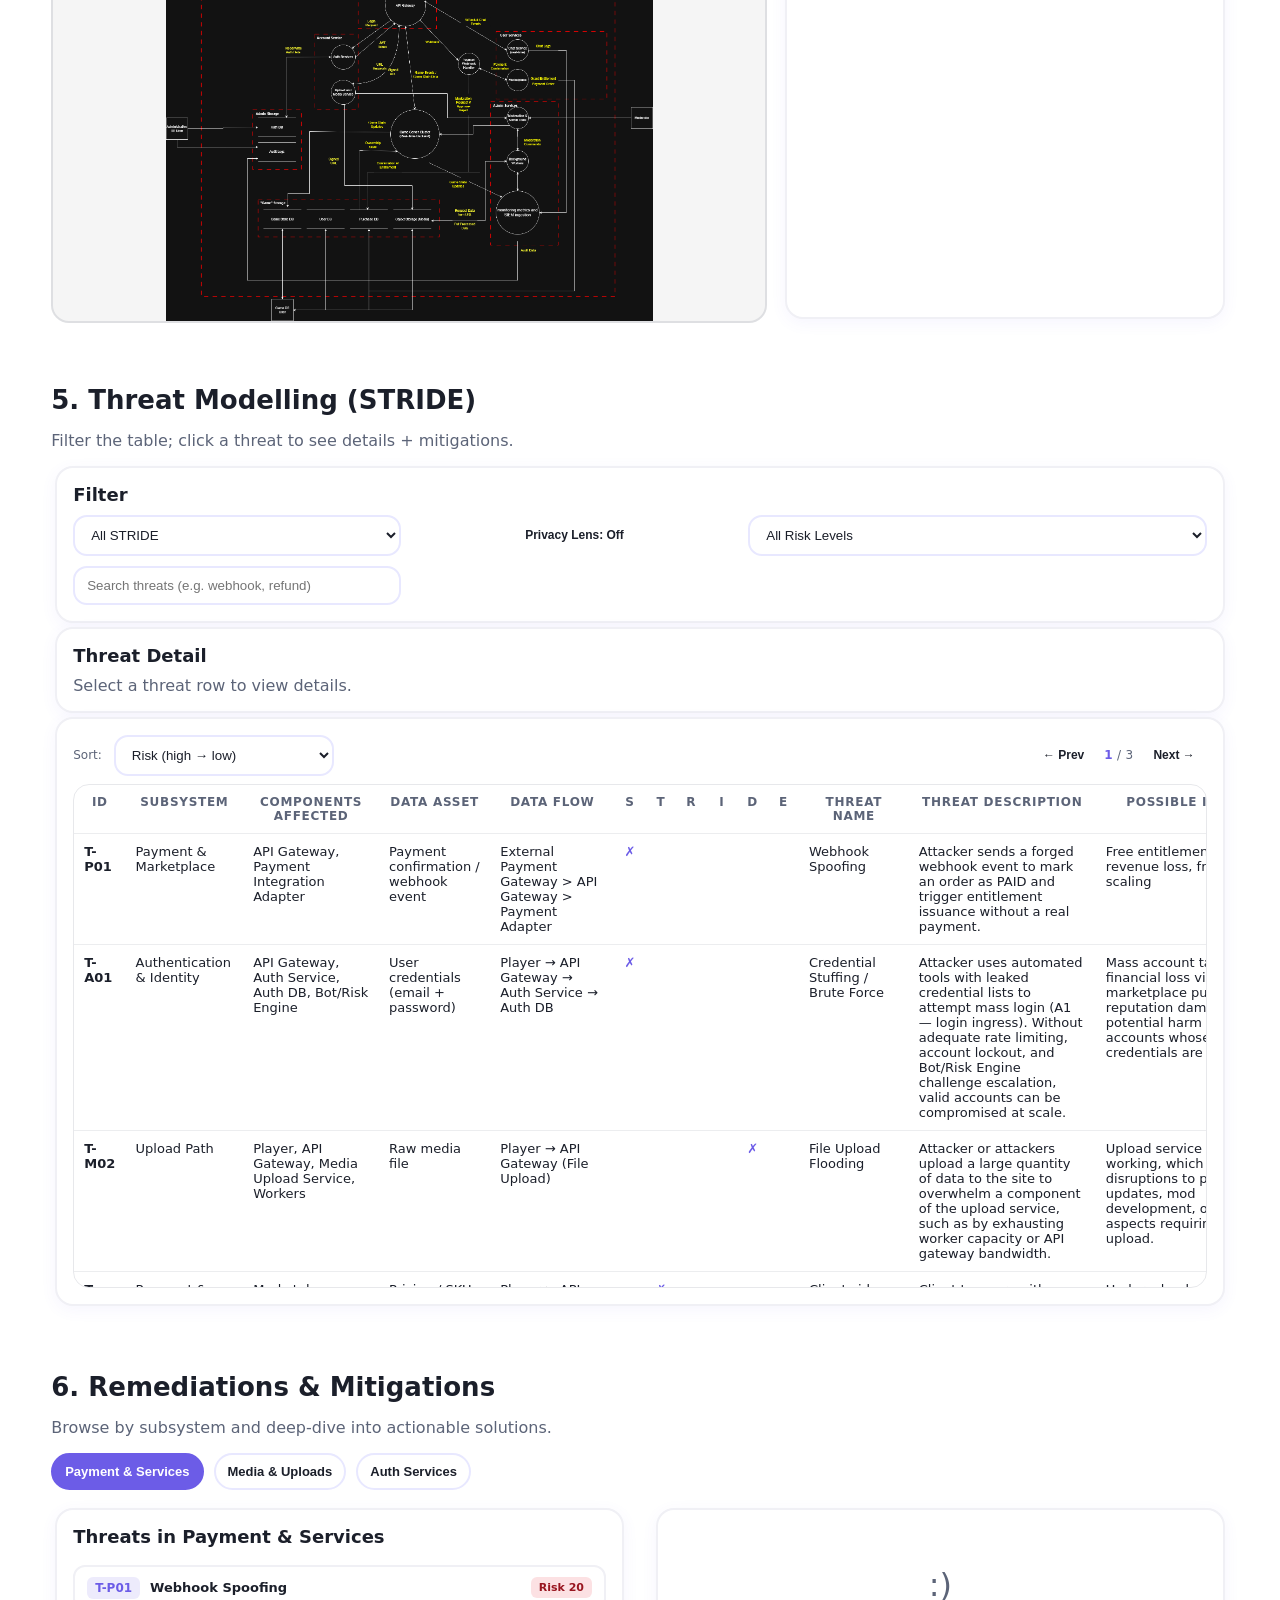
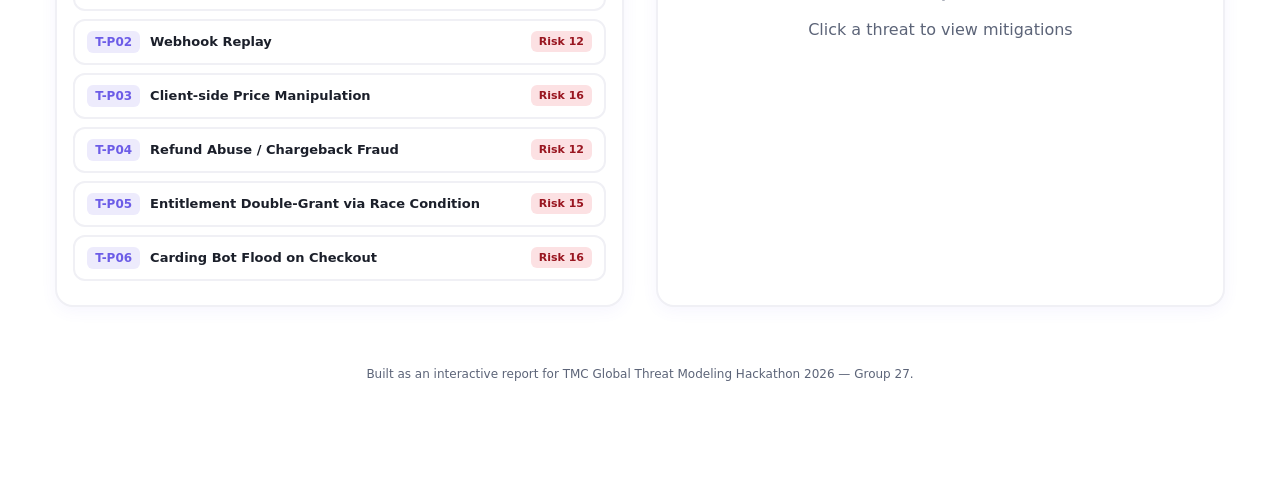
==== commit f1ae5e78: "Added additional threats and linddun framework" ====
--- a/index.html
+++ b/index.html
@@ -399,6 +399,19 @@
               <option value="I">Information Disclosure</option>
               <option value="D">Denial of Service</option>
               <option value="E">Elevation of Privilege</option>
+            </select>
+
+            <button id="privacyToggleBtn" class="btn small ghost" type="button">Privacy Lens: Off</button>
+
+            <select id="linddunFilter" class="select" style="display:none;">
+              <option value="ALL">All LINDDUN</option>
+              <option value="L">L (Linkability)</option>
+              <option value="I">I (Identifiability)</option>
+              <option value="N">N (Non-repudiation)</option>
+              <option value="D">D (Detectability)</option>
+              <option value="Di">Di (Information Disclosure)</option>
+              <option value="U">U (Unawareness)</option>
+              <option value="Nc">Nc (Non-compliance)</option>
             </select>
 
             <select id="riskFilter" class="select">
@@ -466,6 +479,23 @@
               <!-- injected by JS -->
             </tbody>
           </table>
+          <table class="table" id="privacyTable" style="display:none;">
+            <thead>
+              <tr>
+                <th>ID</th>
+                <th>Subsystem</th>
+                <th>LINDDUN Categories</th>
+                <th>Personal Data</th>
+                <th>Privacy Impact</th>
+                <th>Privacy Controls</th>
+                <th>Likelihood Score</th>
+                <th>Impact Score</th>
+              </tr>
+            </thead>
+            <tbody>
+              <!-- injected by JS -->
+            </tbody>
+          </table>
         </div>
       </div>
     </section>
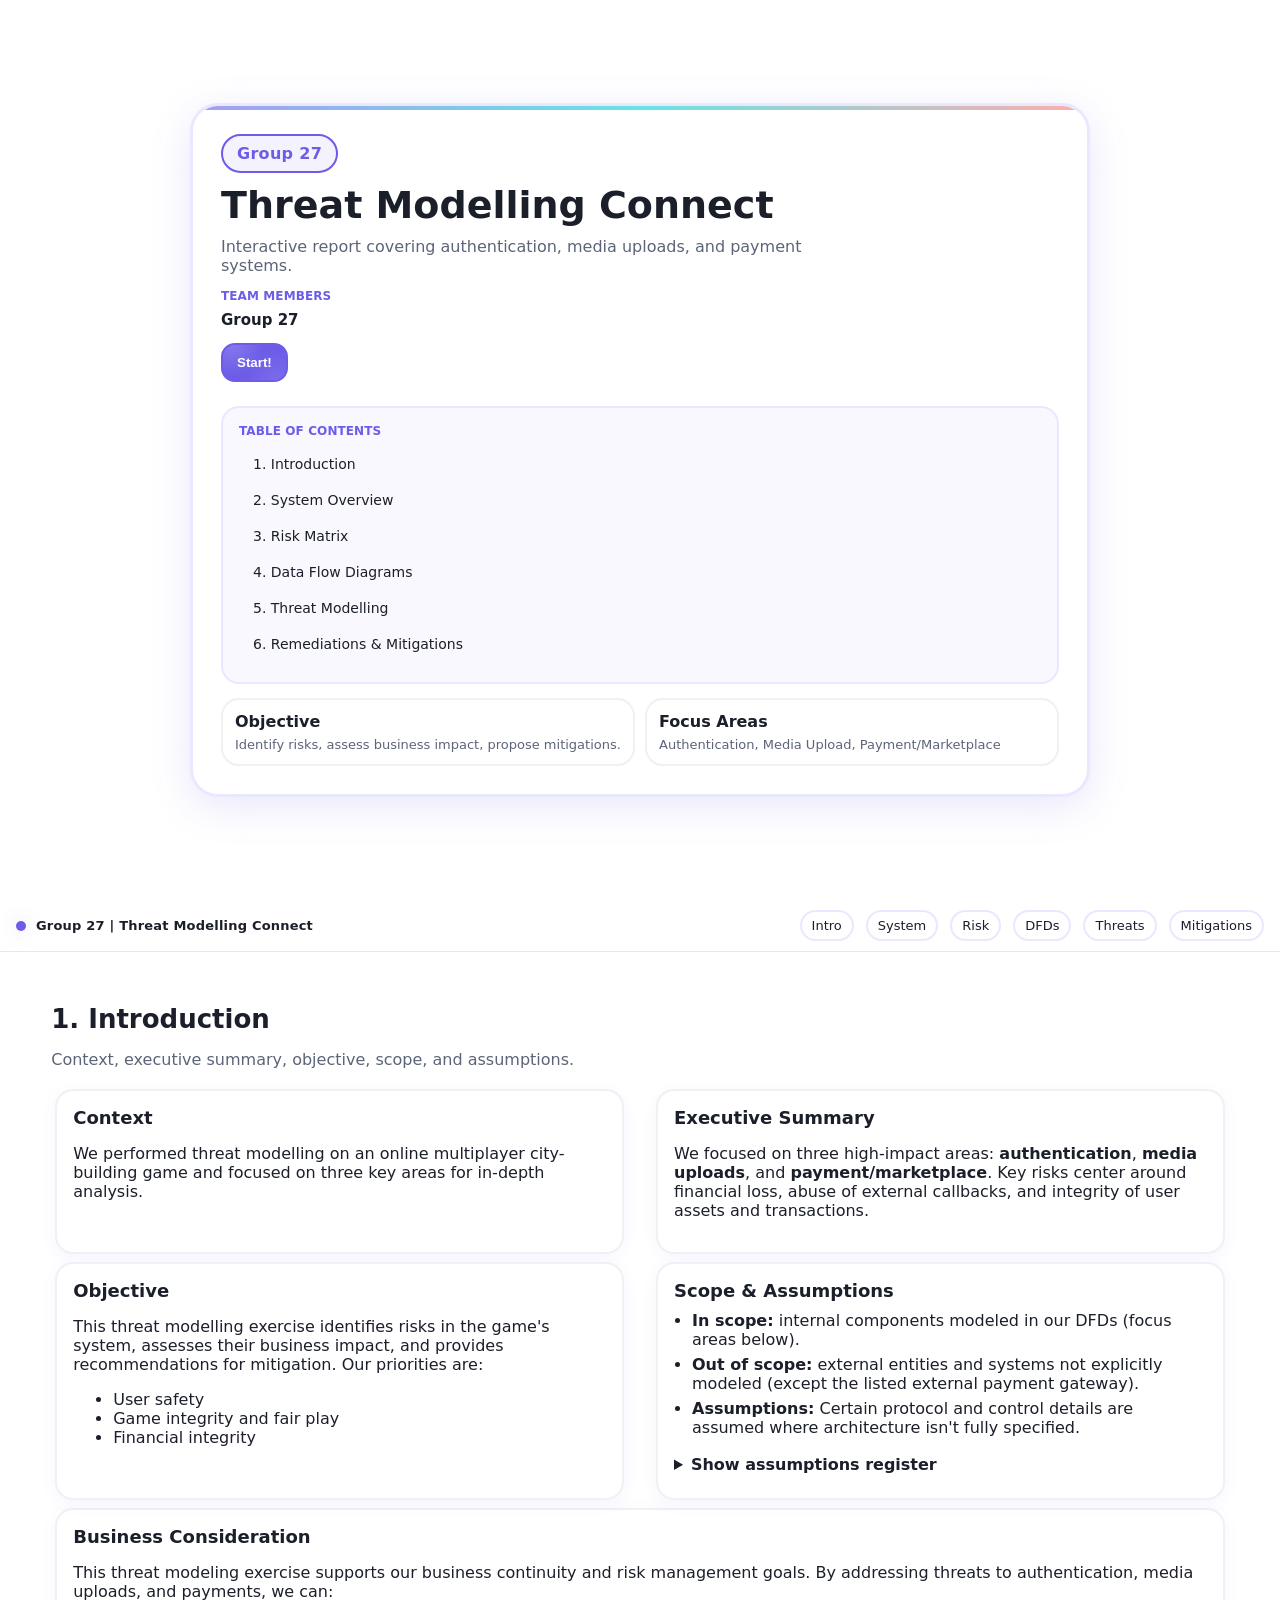
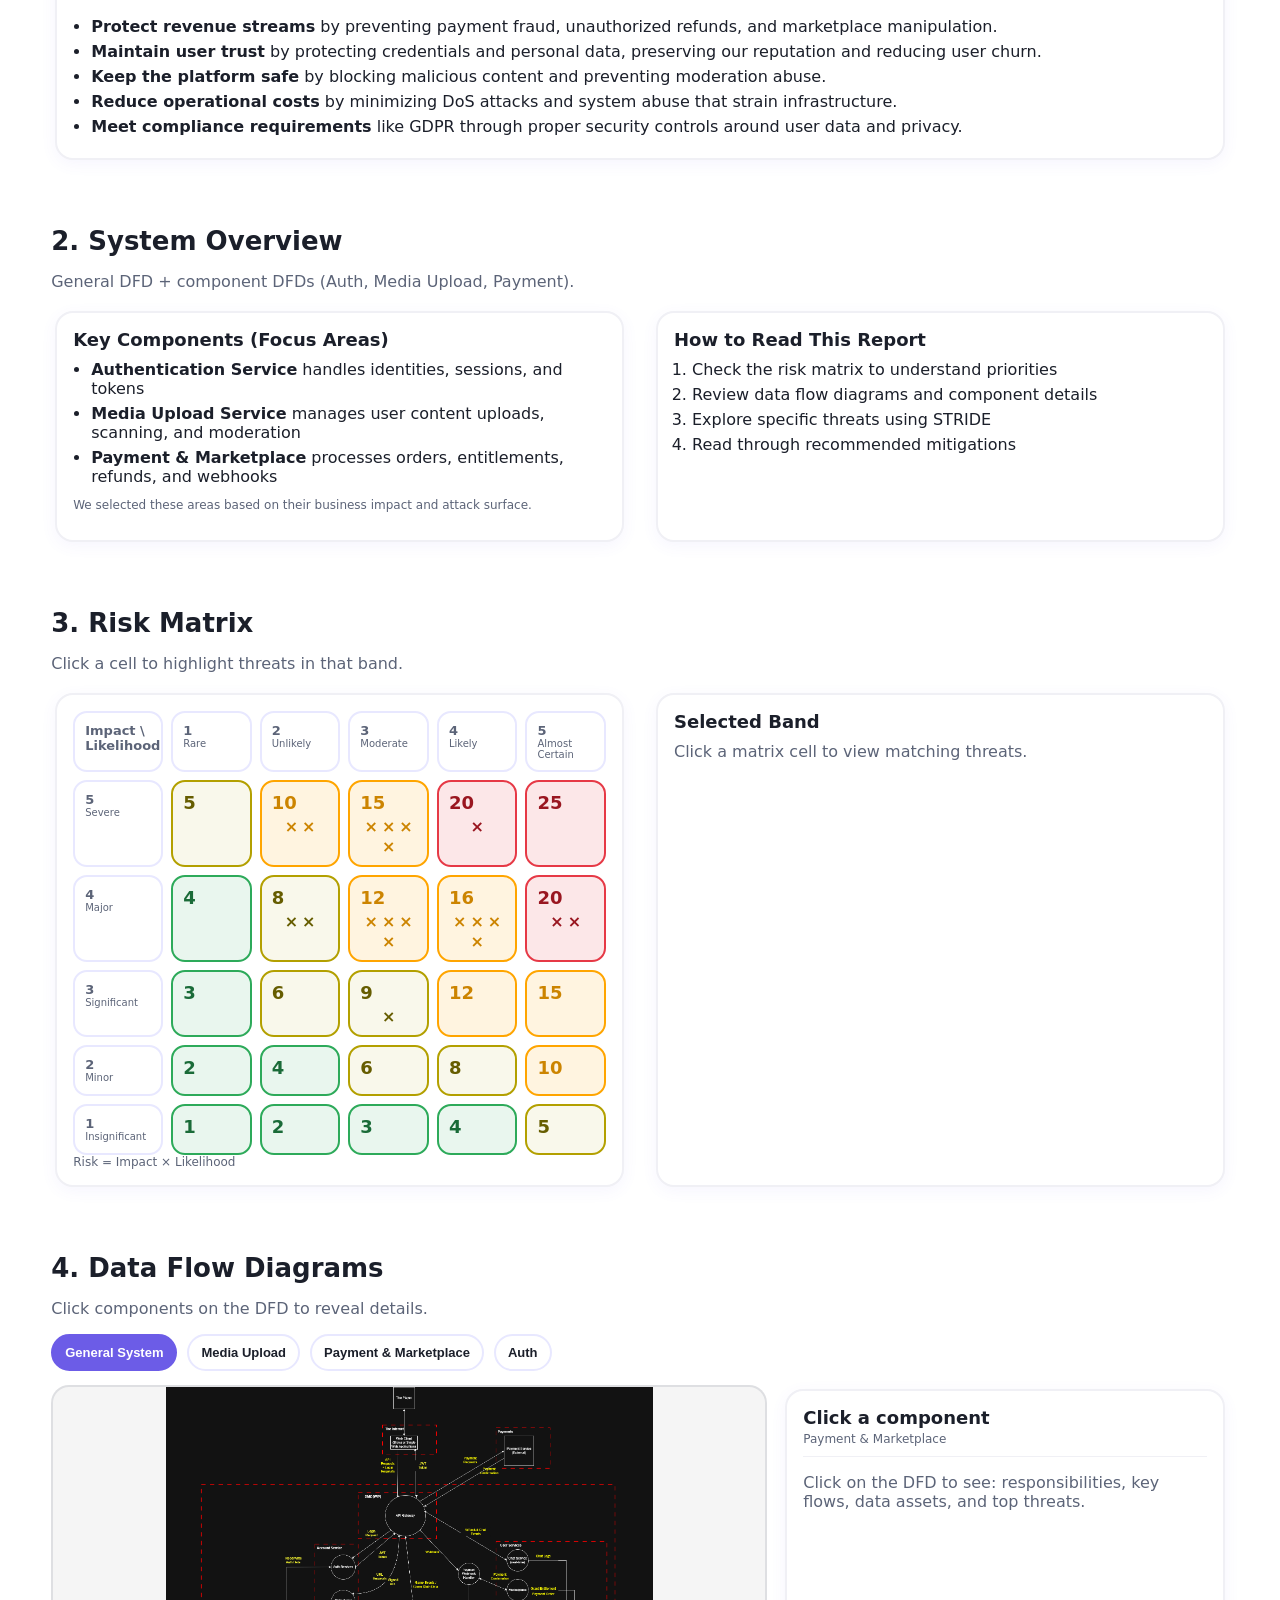
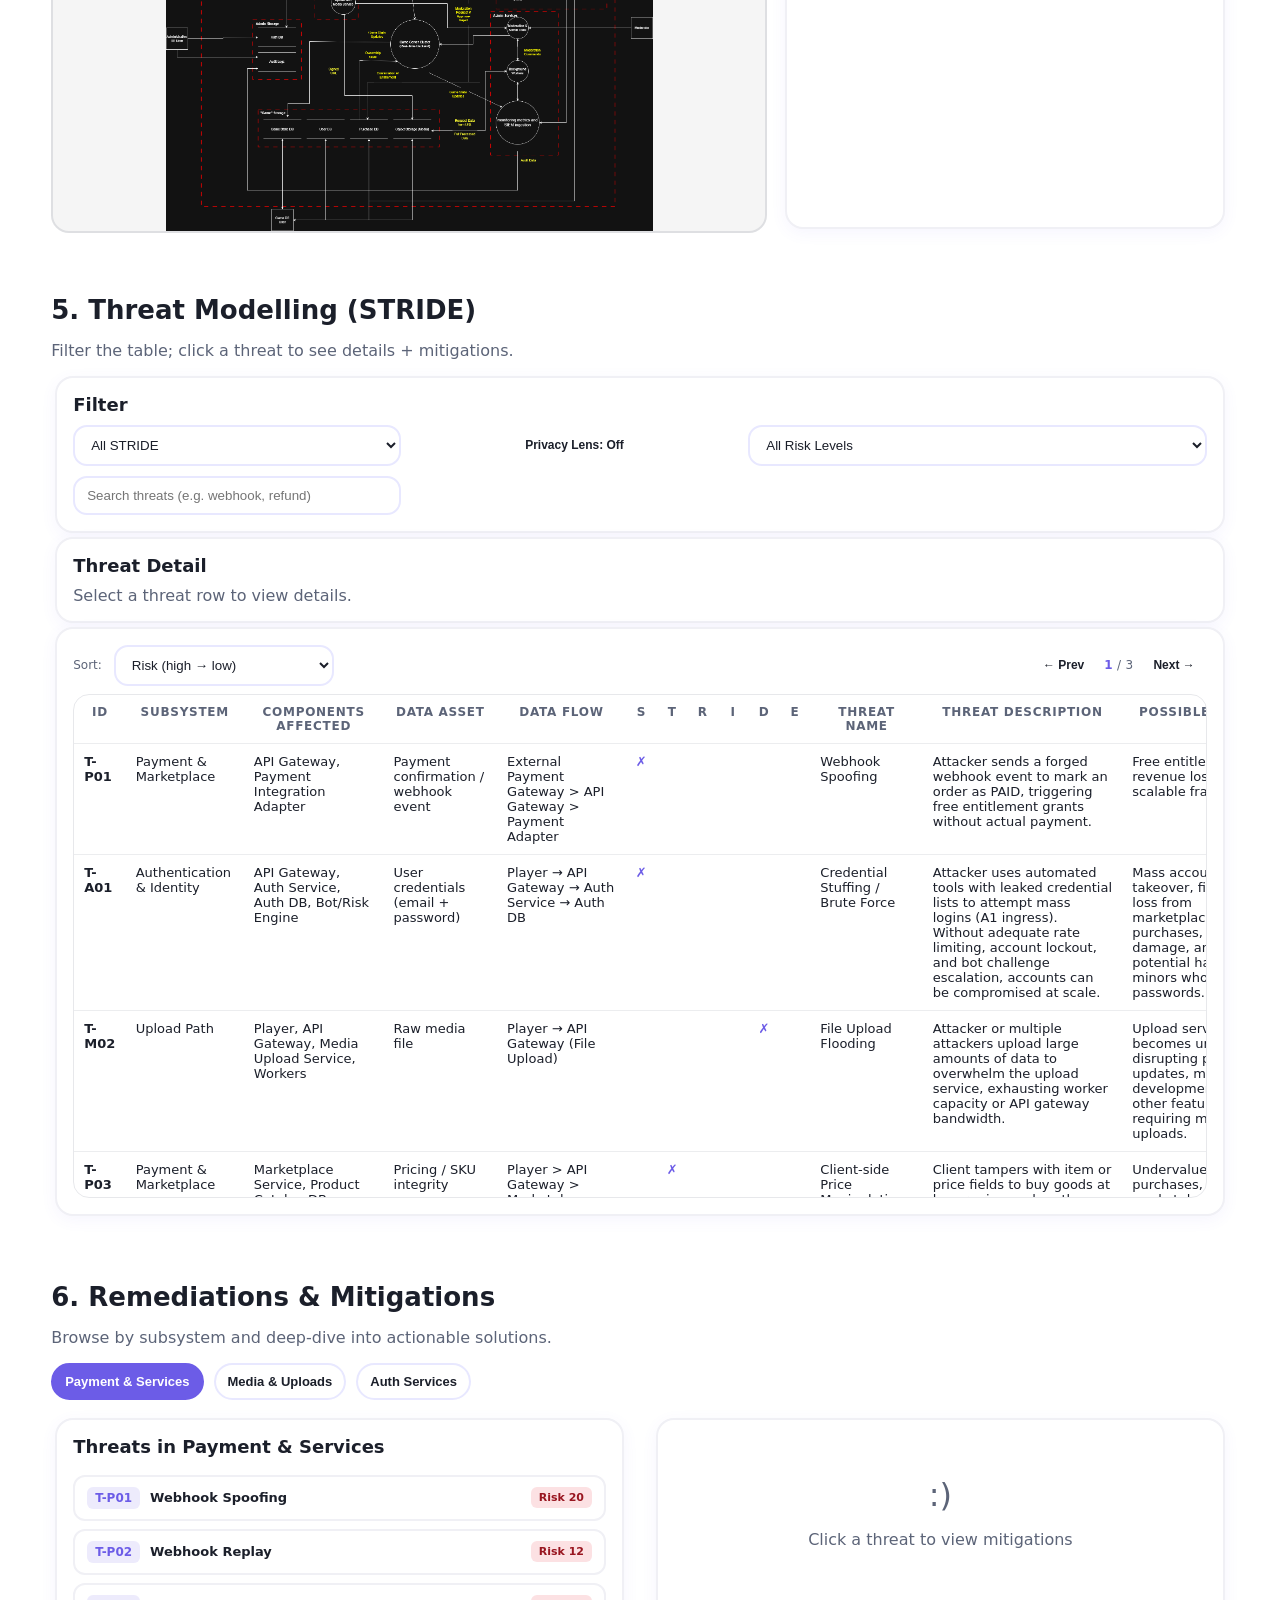
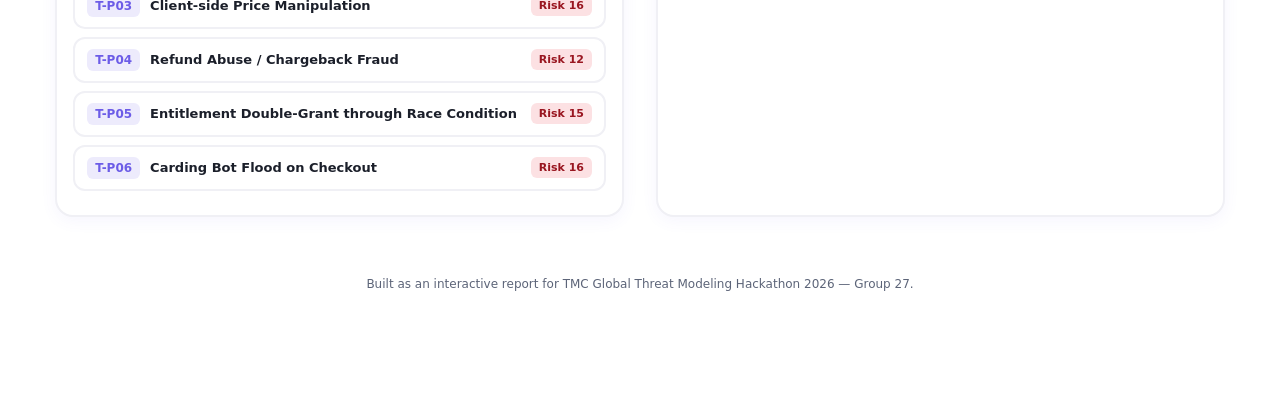
==== commit 70d11f70: "final touches" ====
--- a/index.html
+++ b/index.html
@@ -3,7 +3,7 @@
 <head>
   <meta charset="utf-8" />
   <meta name="viewport" content="width=device-width,initial-scale=1" />
-  <title>Threat Modelling Connect — Group 27</title>
+  <title>Threat Modelling Connect | Group 27</title>
   <link rel="stylesheet" href="styles.css" />
 </head>
 <body>
@@ -16,7 +16,7 @@
       <div class="badge">Group 27</div>
       <h1>Threat Modelling Connect</h1>
       <p class="sub">
-        Interactive report for our threat modelling exercise (Auth • Media Upload • Payment).
+        Interactive report covering authentication, media uploads, and payment systems.
       </p>
 
       <div class="names">
@@ -48,7 +48,7 @@
         </div>
         <div class="mini-card">
           <div class="mini-title">Focus Areas</div>
-          <div class="mini-body">Authentication • Media Upload • Payment/Marketplace</div>
+          <div class="mini-body">Authentication, Media Upload, Payment/Marketplace</div>
         </div>
       </div>
     </div>
@@ -58,7 +58,7 @@
   <header class="topbar" id="topbar">
     <div class="topbar-left">
       <div class="dot"></div>
-      <div class="topbar-title">Group 27 — Threat Modelling Connect</div>
+      <div class="topbar-title">Group 27 | Threat Modelling Connect</div>
     </div>
     <nav class="topbar-nav">
       <a href="#intro" class="navlink">Intro</a>
@@ -75,15 +75,15 @@
     <section id="intro" class="panel">
       <div class="panel-head">
         <h2>1. Introduction</h2>
-        <p class="muted">Context, executive summary, objective, scope, assumptions.</p>
+        <p class="muted">Context, executive summary, objective, scope, and assumptions.</p>
       </div>
 
       <div class="grid two">
         <article class="card">
           <h3>Context</h3>
           <p>
-            We performed threat modelling on an online browser-based multiplayer city-building game
-            and narrowed the system into manageable components for deeper analysis.
+            We performed threat modelling on an online multiplayer city-building game
+            and focused on three key areas for in-depth analysis.
           </p>
         </article>
 
@@ -101,11 +101,11 @@
         <article class="card">
           <h3>Objective</h3>
           <p>
-            The objective of this threat modelling exercise is to identify risks in the game’s system and elaborate on their business impact, followed by development of recommendations on how these risks can be mitigated to minimise said impact. We have prioritised the following goals to achieve using our threat model: 
+            This threat modelling exercise identifies risks in the game's system, assesses their business impact, and provides recommendations for mitigation. Our priorities are:
 
             <ul>
               <li>User safety</li>
-              <li>Game integrity/Fair play</li>
+              <li>Game integrity and fair play</li>
               <li>Financial integrity</li>
             </ul>
 
@@ -143,15 +143,15 @@
       <div class="card">
         <h3>Business Consideration</h3>
         <p>
-          This threat modeling exercise directly supports business continuity and risk management objectives.
-          By identifying and mitigating threats to our authentication, media upload, and payment systems, we:
+          This threat modeling exercise supports our business continuity and risk management goals.
+          By addressing threats to authentication, media uploads, and payments, we can:
         </p>
         <ul class="clean">
-          <li><b>Protect revenue streams:</b> Prevent payment fraud, unauthorized refunds, and marketplace manipulation that could result in direct financial losses.</li>
-          <li><b>Maintain user trust:</b> Safeguard user credentials and personal data to preserve our reputation and avoid costly breaches that could lead to user churn.</li>
-          <li><b>Ensure platform integrity:</b> Prevent malicious content uploads and moderation system abuse that could expose users to harmful content and regulatory penalties.</li>
-          <li><b>Reduce operational costs:</b> Minimize the impact of denial-of-service attacks and system abuse that could overwhelm infrastructure and increase operational expenses.</li>
-          <li><b>Meet compliance requirements:</b> Add security features to align with major regulations such as GDPR, focusing on user safety and privacy.</li>
+          <li><b>Protect revenue streams</b> by preventing payment fraud, unauthorized refunds, and marketplace manipulation.</li>
+          <li><b>Maintain user trust</b> by protecting credentials and personal data, preserving our reputation and reducing user churn.</li>
+          <li><b>Keep the platform safe</b> by blocking malicious content and preventing moderation abuse.</li>
+          <li><b>Reduce operational costs</b> by minimizing DoS attacks and system abuse that strain infrastructure.</li>
+          <li><b>Meet compliance requirements</b> like GDPR through proper security controls around user data and privacy.</li>
         </ul>
       </div>
     </section>
@@ -167,22 +167,22 @@
         <article class="card">
           <h3>Key Components (Focus Areas)</h3>
           <ul class="clean">
-            <li><b>Authentication Service</b> : identities, sessions, tokens</li>
-            <li><b>Media Upload Service</b> : UGC uploads, scanning, moderation</li>
-            <li><b>Payment &amp; Marketplace</b> : orders, entitlements, refunds, webhooks</li>
+            <li><b>Authentication Service</b> handles identities, sessions, and tokens</li>
+            <li><b>Media Upload Service</b> manages user content uploads, scanning, and moderation</li>
+            <li><b>Payment &amp; Marketplace</b> processes orders, entitlements, refunds, and webhooks</li>
           </ul>
           <p class="muted tiny">
-            Based on your report draft: focus areas selected due to business impact and attack surface.
+            We selected these areas based on their business impact and attack surface.
           </p>
         </article>
 
         <article class="card">
           <h3>How to Read This Report</h3>
           <ol class="clean">
-            <li>Understand risk landscape via matrix</li>
-            <li>Review DFDs and component flows</li>
-            <li>Explore detailed threats (STRIDE)</li>
-            <li>Review mitigations and remediations</li>
+            <li>Check the risk matrix to understand priorities</li>
+            <li>Review data flow diagrams and component details</li>
+            <li>Explore specific threats using STRIDE</li>
+            <li>Read through recommended mitigations</li>
           </ol>
         </article>
       </div>
@@ -391,28 +391,30 @@
       <div class="card">
         <h3>Filter</h3>
         <div class="filters">
-            <select id="strideFilter" class="select">
-              <option value="ALL">All STRIDE</option>
-              <option value="S">Spoofing</option>
-              <option value="T">Tampering</option>
-              <option value="R">Repudiation</option>
-              <option value="I">Information Disclosure</option>
-              <option value="D">Denial of Service</option>
-              <option value="E">Elevation of Privilege</option>
-            </select>
+            <div class="filter-toggle-container">
+              <select id="strideFilter" class="select">
+                <option value="ALL">All STRIDE</option>
+                <option value="S">Spoofing</option>
+                <option value="T">Tampering</option>
+                <option value="R">Repudiation</option>
+                <option value="I">Information Disclosure</option>
+                <option value="D">Denial of Service</option>
+                <option value="E">Elevation of Privilege</option>
+              </select>
+
+              <select id="linddunFilter" class="select" style="display:none;">
+                <option value="ALL">All LINDDUN</option>
+                <option value="L">L (Linkability)</option>
+                <option value="I">I (Identifiability)</option>
+                <option value="N">N (Non-repudiation)</option>
+                <option value="D">D (Detectability)</option>
+                <option value="Di">Di (Information Disclosure)</option>
+                <option value="U">U (Unawareness)</option>
+                <option value="Nc">Nc (Non-compliance)</option>
+              </select>
+            </div>
 
             <button id="privacyToggleBtn" class="btn small ghost" type="button">Privacy Lens: Off</button>
-
-            <select id="linddunFilter" class="select" style="display:none;">
-              <option value="ALL">All LINDDUN</option>
-              <option value="L">L (Linkability)</option>
-              <option value="I">I (Identifiability)</option>
-              <option value="N">N (Non-repudiation)</option>
-              <option value="D">D (Detectability)</option>
-              <option value="Di">Di (Information Disclosure)</option>
-              <option value="U">U (Unawareness)</option>
-              <option value="Nc">Nc (Non-compliance)</option>
-            </select>
 
             <select id="riskFilter" class="select">
               <option value="ALL">All Risk Levels</option>
--- a/styles.css
+++ b/styles.css
@@ -423,6 +423,8 @@
 /* ── Filters ── */
 .filters { display: grid; gap: 10px }
 @media (min-width: 650px) { .filters { grid-template-columns: 1fr 1fr 1.4fr } }
+.filter-toggle-container { position: relative; width: 100% }
+.filter-toggle-container .select { width: 100%; position: relative }
 .select, .input {
   width: 100%;
   padding: 10px 12px;
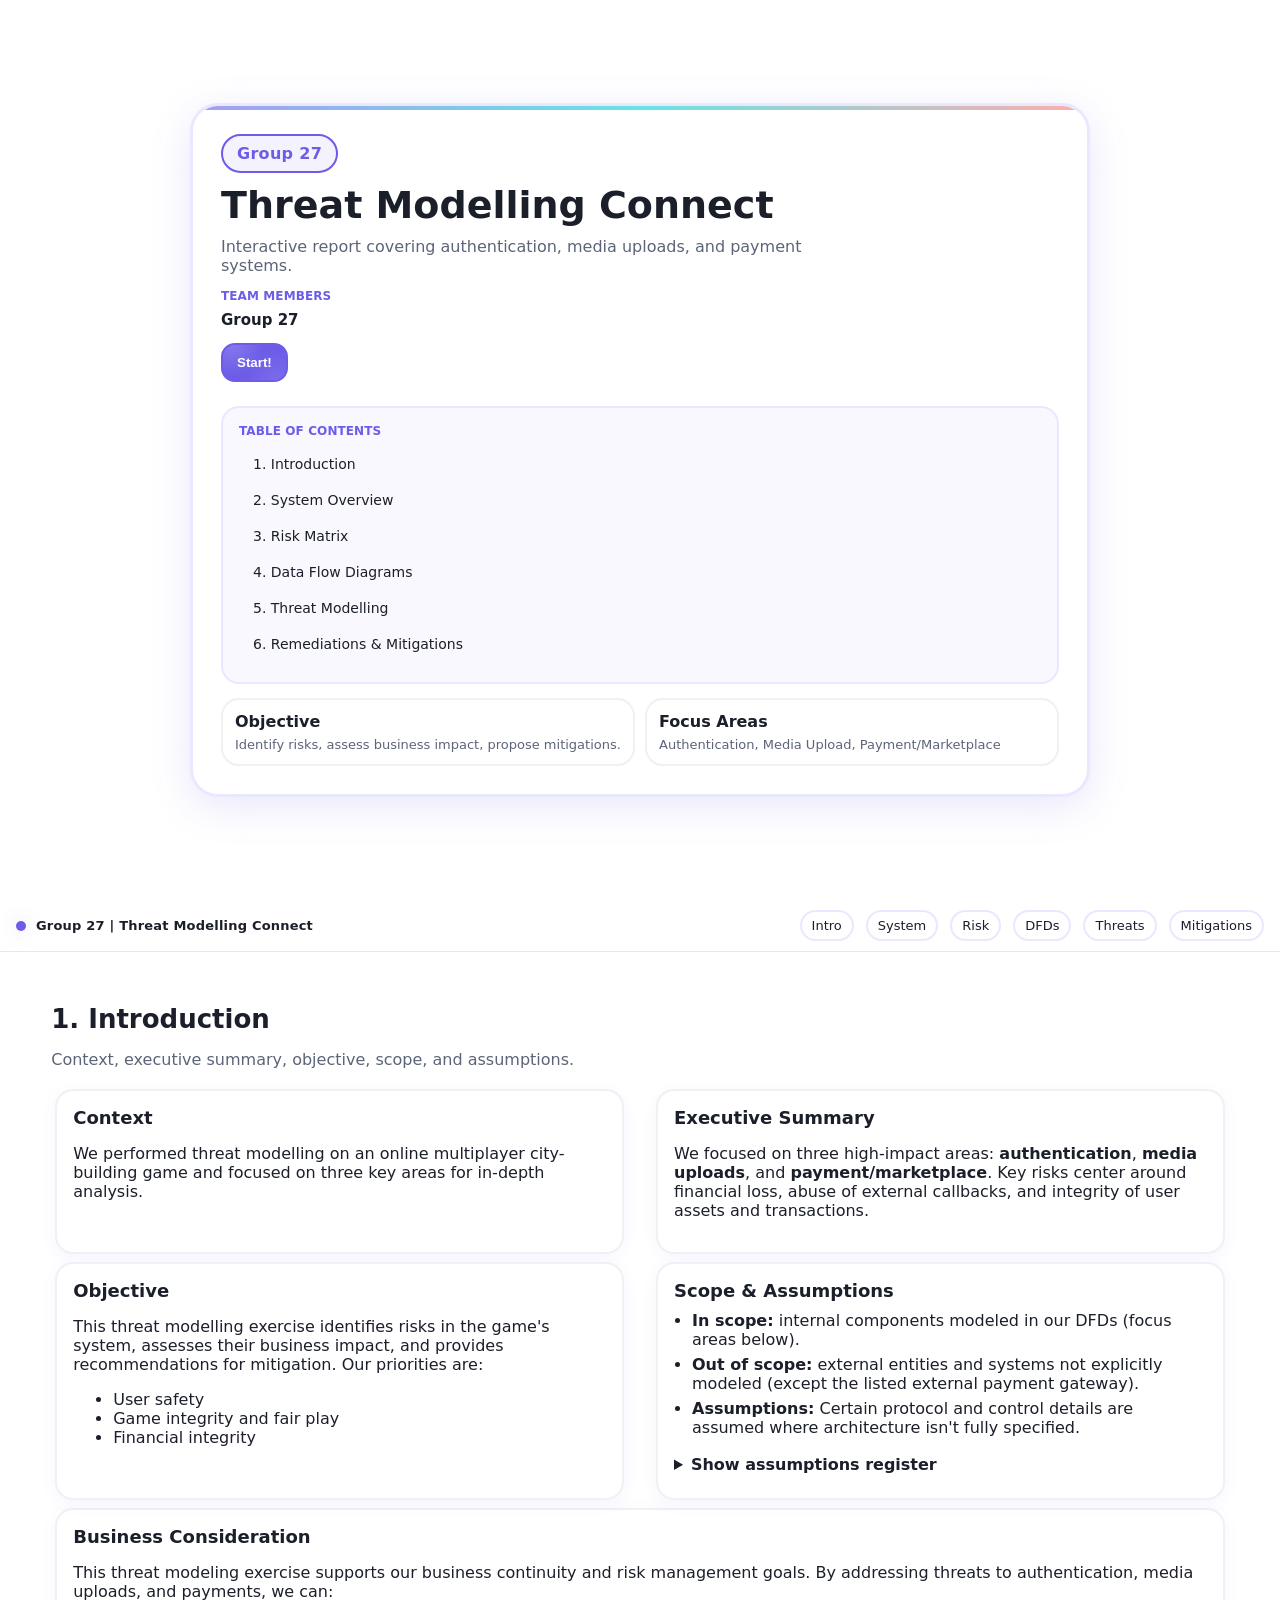
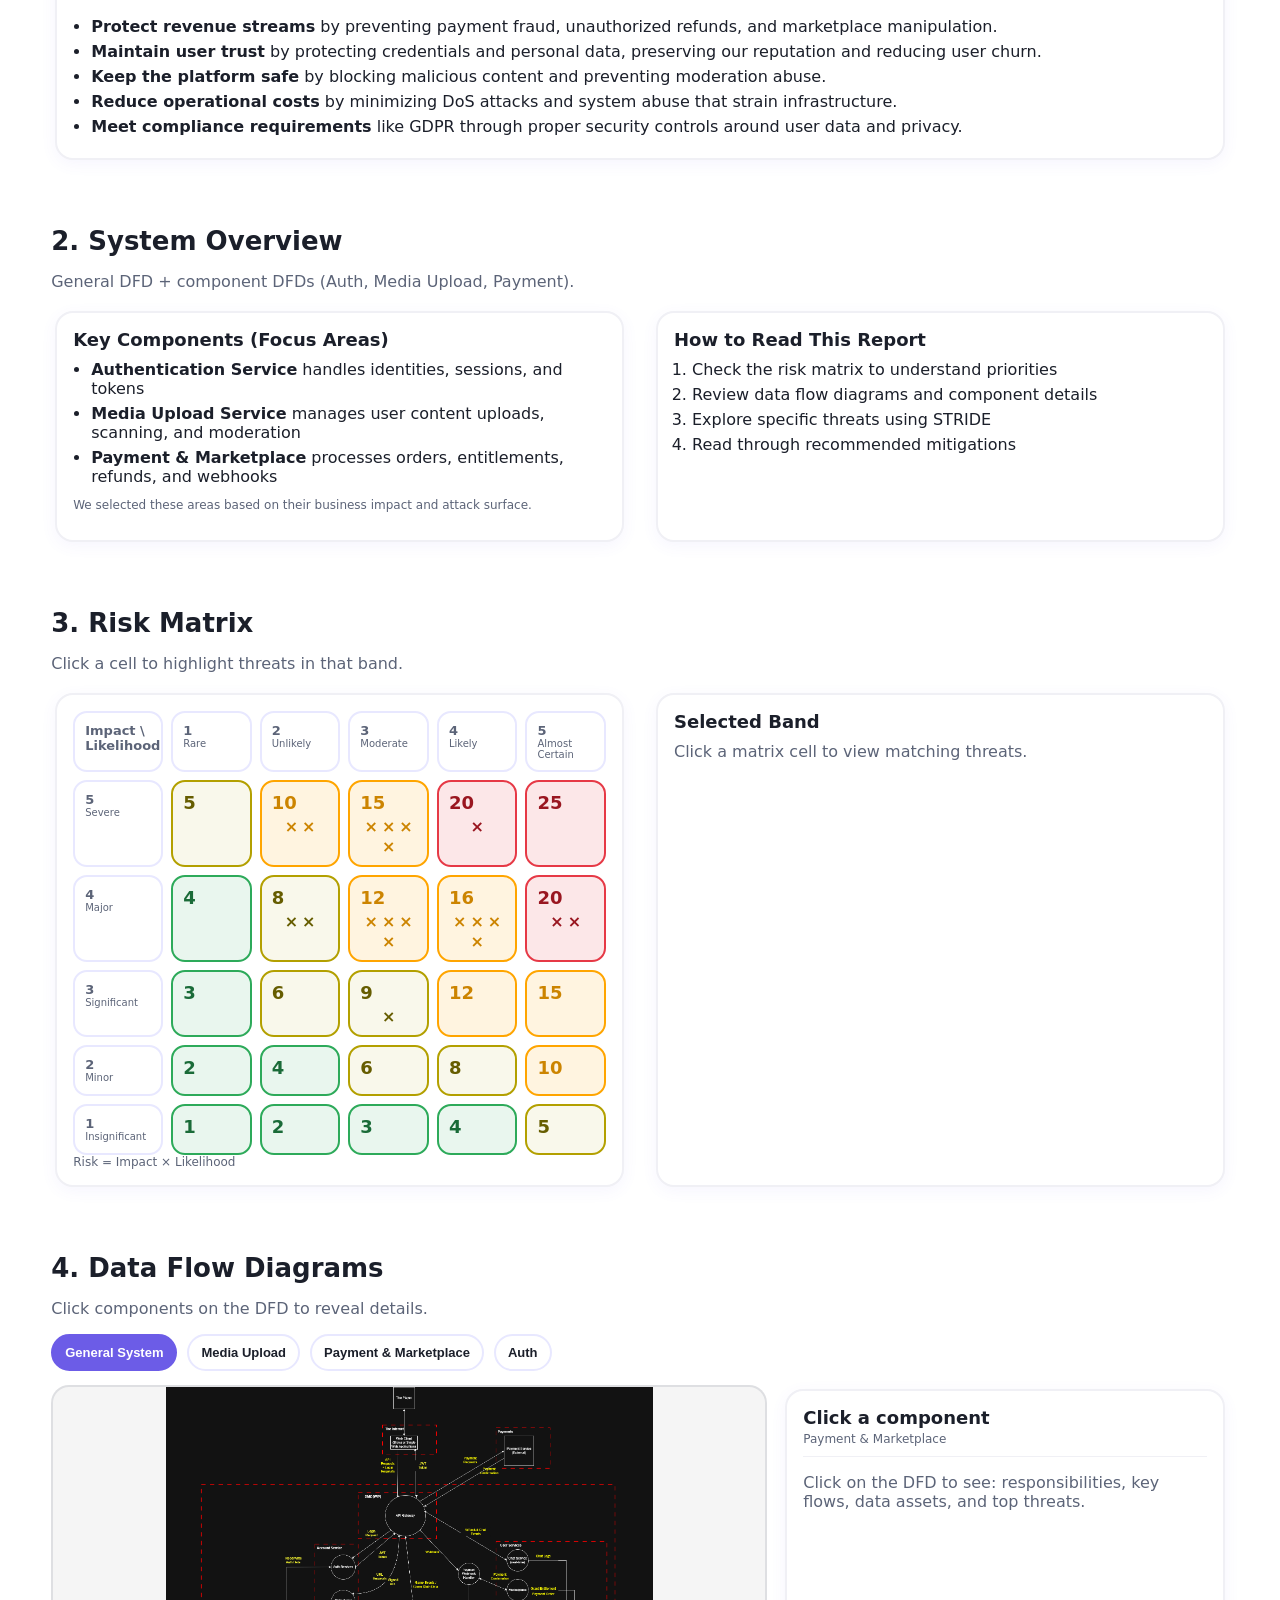
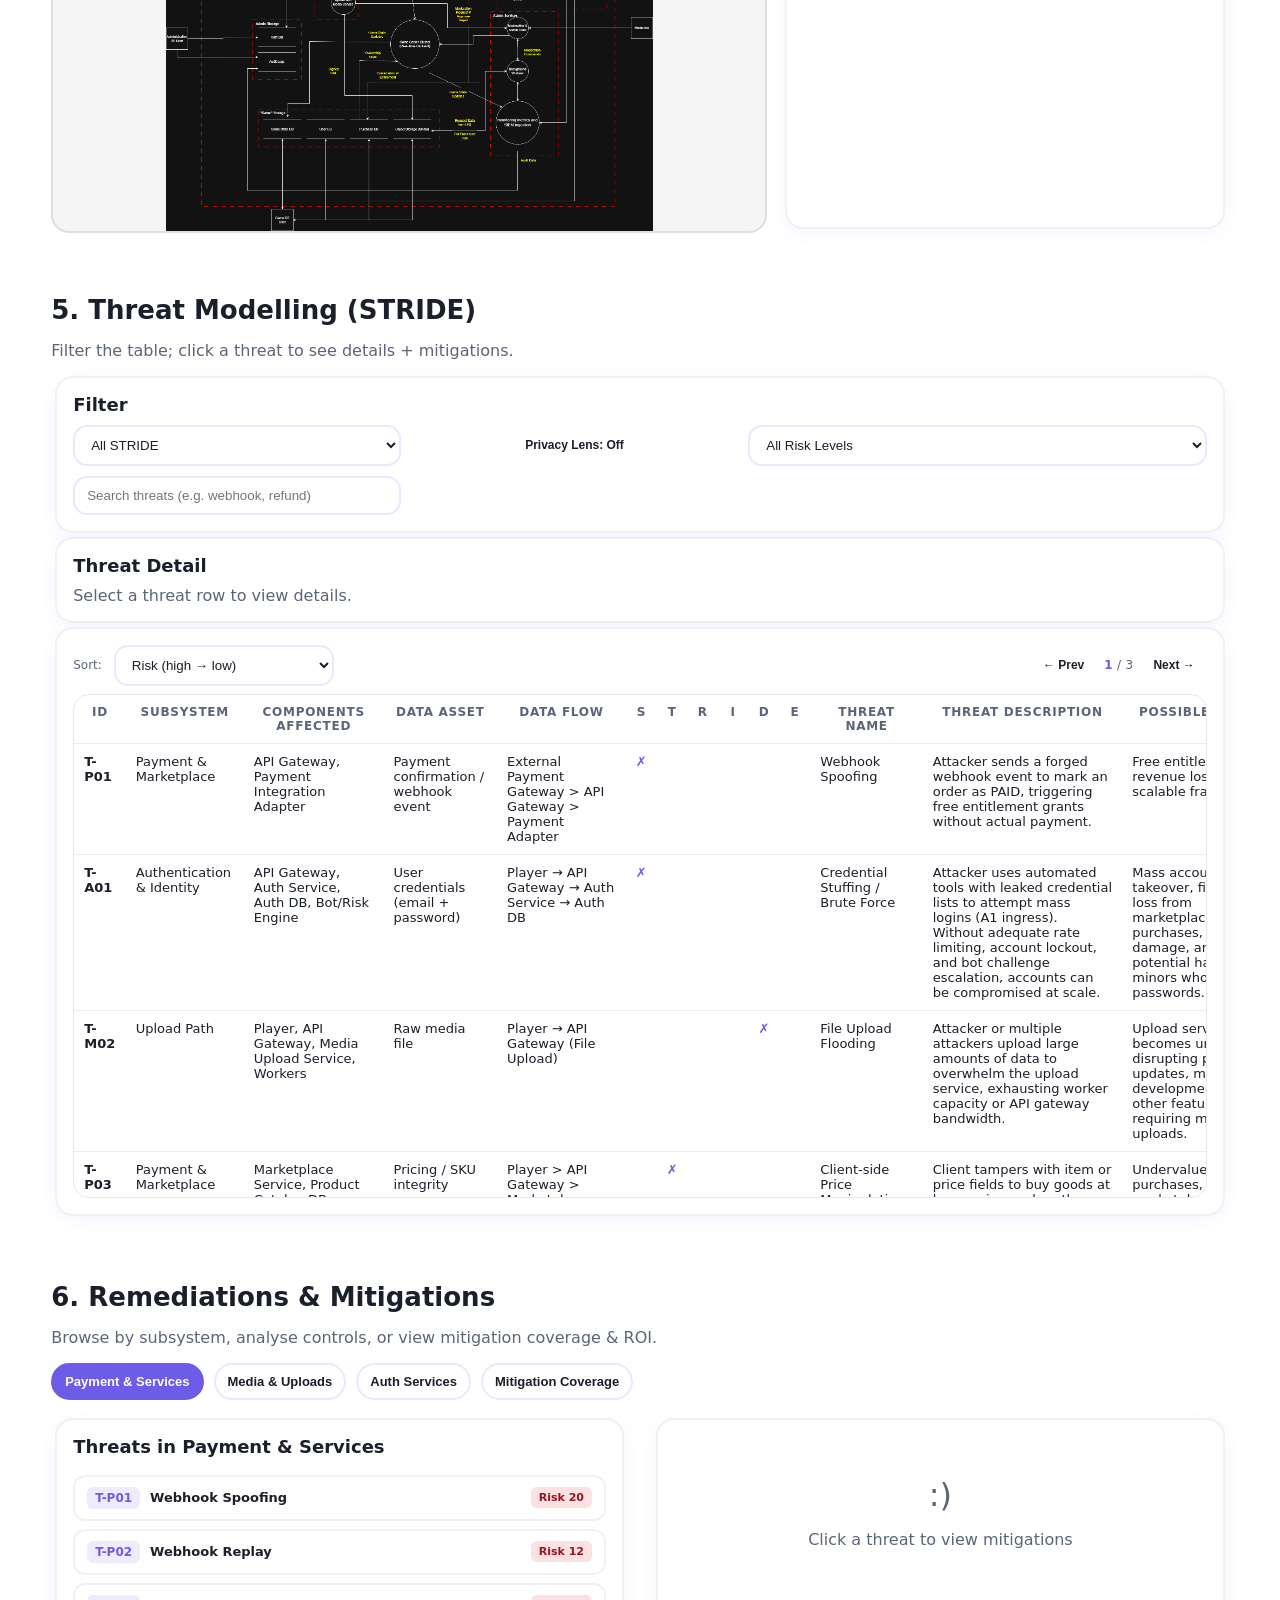
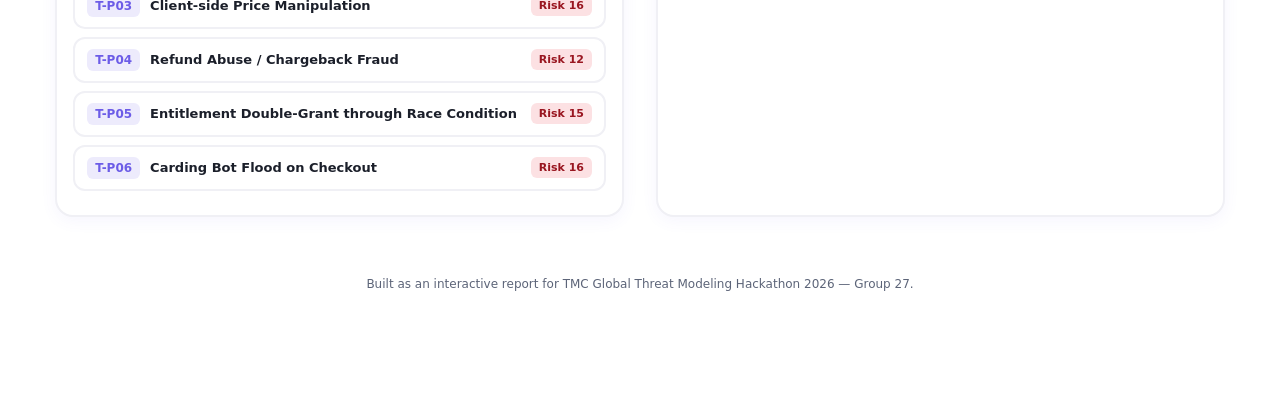
==== commit e0a3d045: "mitigation coverage" ====
--- a/index.html
+++ b/index.html
@@ -506,7 +506,7 @@
     <section id="remediations" class="panel">
       <div class="panel-head">
         <h2>6. Remediations & Mitigations</h2>
-        <p class="muted">Browse by subsystem and deep-dive into actionable solutions.</p>
+        <p class="muted">Browse by subsystem, analyse controls, or view mitigation coverage &amp; ROI.</p>
       </div>
 
       <!-- Subsystem tabs -->
@@ -514,13 +514,14 @@
         <button class="tab active" role="tab" aria-selected="true" data-subsystem="Payment & Marketplace">Payment & Services</button>
         <button class="tab" role="tab" aria-selected="false" data-subsystem="Media Upload">Media & Uploads</button>
         <button class="tab" role="tab" aria-selected="false" data-subsystem="Auth">Auth Services</button>
+        <button class="tab" role="tab" aria-selected="false" data-subsystem="Coverage">Mitigation Coverage</button>
       </div>
 
       <div class="grid two" id="remediationGrid">
         <!-- Threats list (left) -->
         <div class="card">
           <h3 id="remedThreatsTitle">Threats in Payment & Services</h3>
-          <div class="dfd-panel-body" style="max-height: 500px; overflow-y: auto;">
+          <div class="dfd-panel-body" id="remedThreatsBody" style="max-height: 500px; overflow-y: auto;">
             <ul class="clean" id="remedThreatsList">
               <!-- injected by JS -->
             </ul>
--- a/styles.css
+++ b/styles.css
@@ -130,8 +130,11 @@
 .btn:hover {
   border-color: var(--accent);
   box-shadow: 0 0 20px rgba(108, 92, 231, .15);
-  transform: translateY(-2px);
-}
+  /* No translateY — lifting the button moves it out from under the cursor,
+     causing a flicker loop identical to the card hover bug. */
+}
+
+.full-width { width: 100%; display: block; text-align: center; }
 .btn.primary {
   background: var(--accent);
   color: white;
@@ -745,6 +748,36 @@
   animation: fadeIn 0.3s ease-in-out;
 }
 
+/* ROI badge and coverage table enhancements */
+.roi-badge {
+  display: inline-block;
+  background: var(--accent-light, #e8e8ff);
+  color: var(--accent-dark, #6c5ce7);
+  border-radius: 4px;
+  padding: 0 4px;
+  font-size: 0.75rem;
+  margin-right: 4px;
+}
+#controlMappingTable tbody tr:hover {
+  background: rgba(108, 92, 231, .04);
+}
+
+/* highlight rows where a control blocks more than one threat (high ROI) */
+#controlMappingTable tbody tr[data-roi]:not([data-roi="1"]) {
+  background: rgba(0, 210, 211, .08);
+}
+.control-impl {
+  font-size: 12px;
+  color: var(--muted);
+  margin-top: 4px;
+}
+.control-target {
+  font-size: 11px;
+  color: var(--accent2);
+  margin-top: 2px;
+}
+
+
 .mitigation-threat-header {
   display: flex;
   align-items: center;
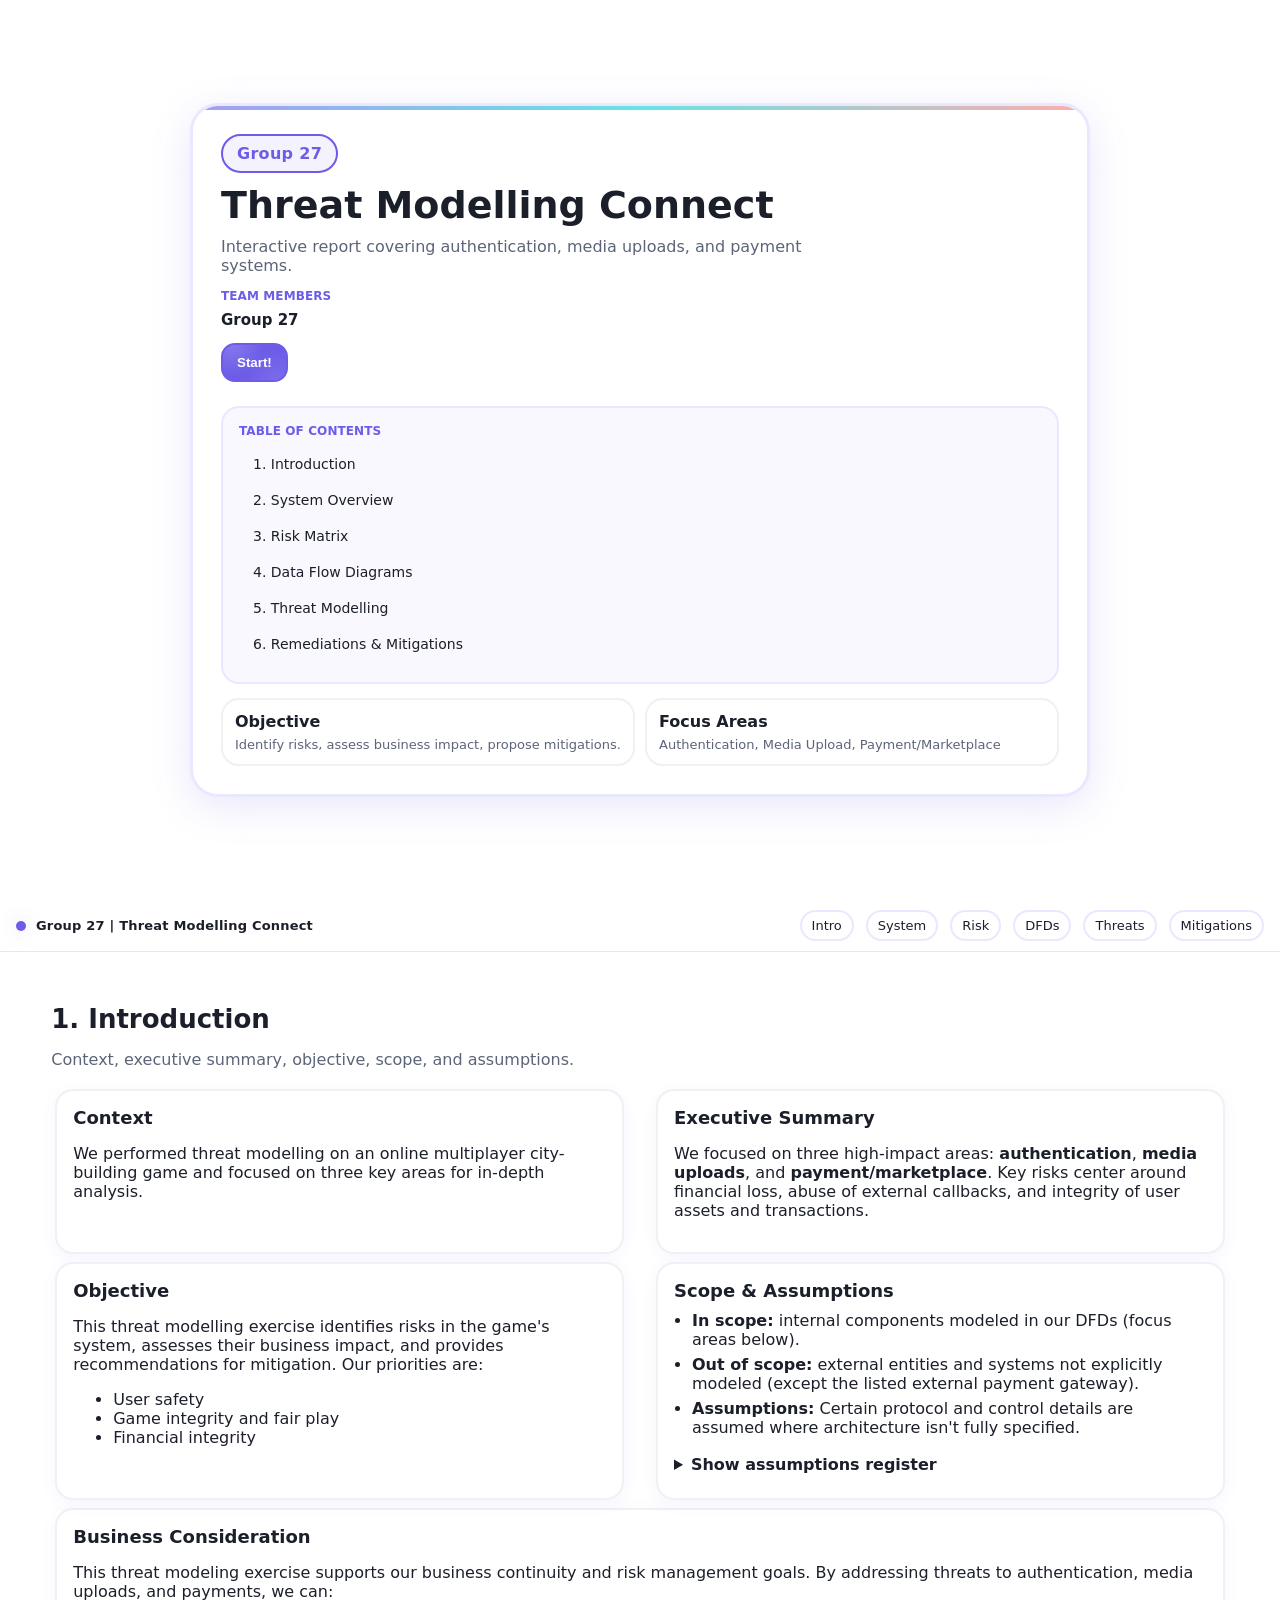
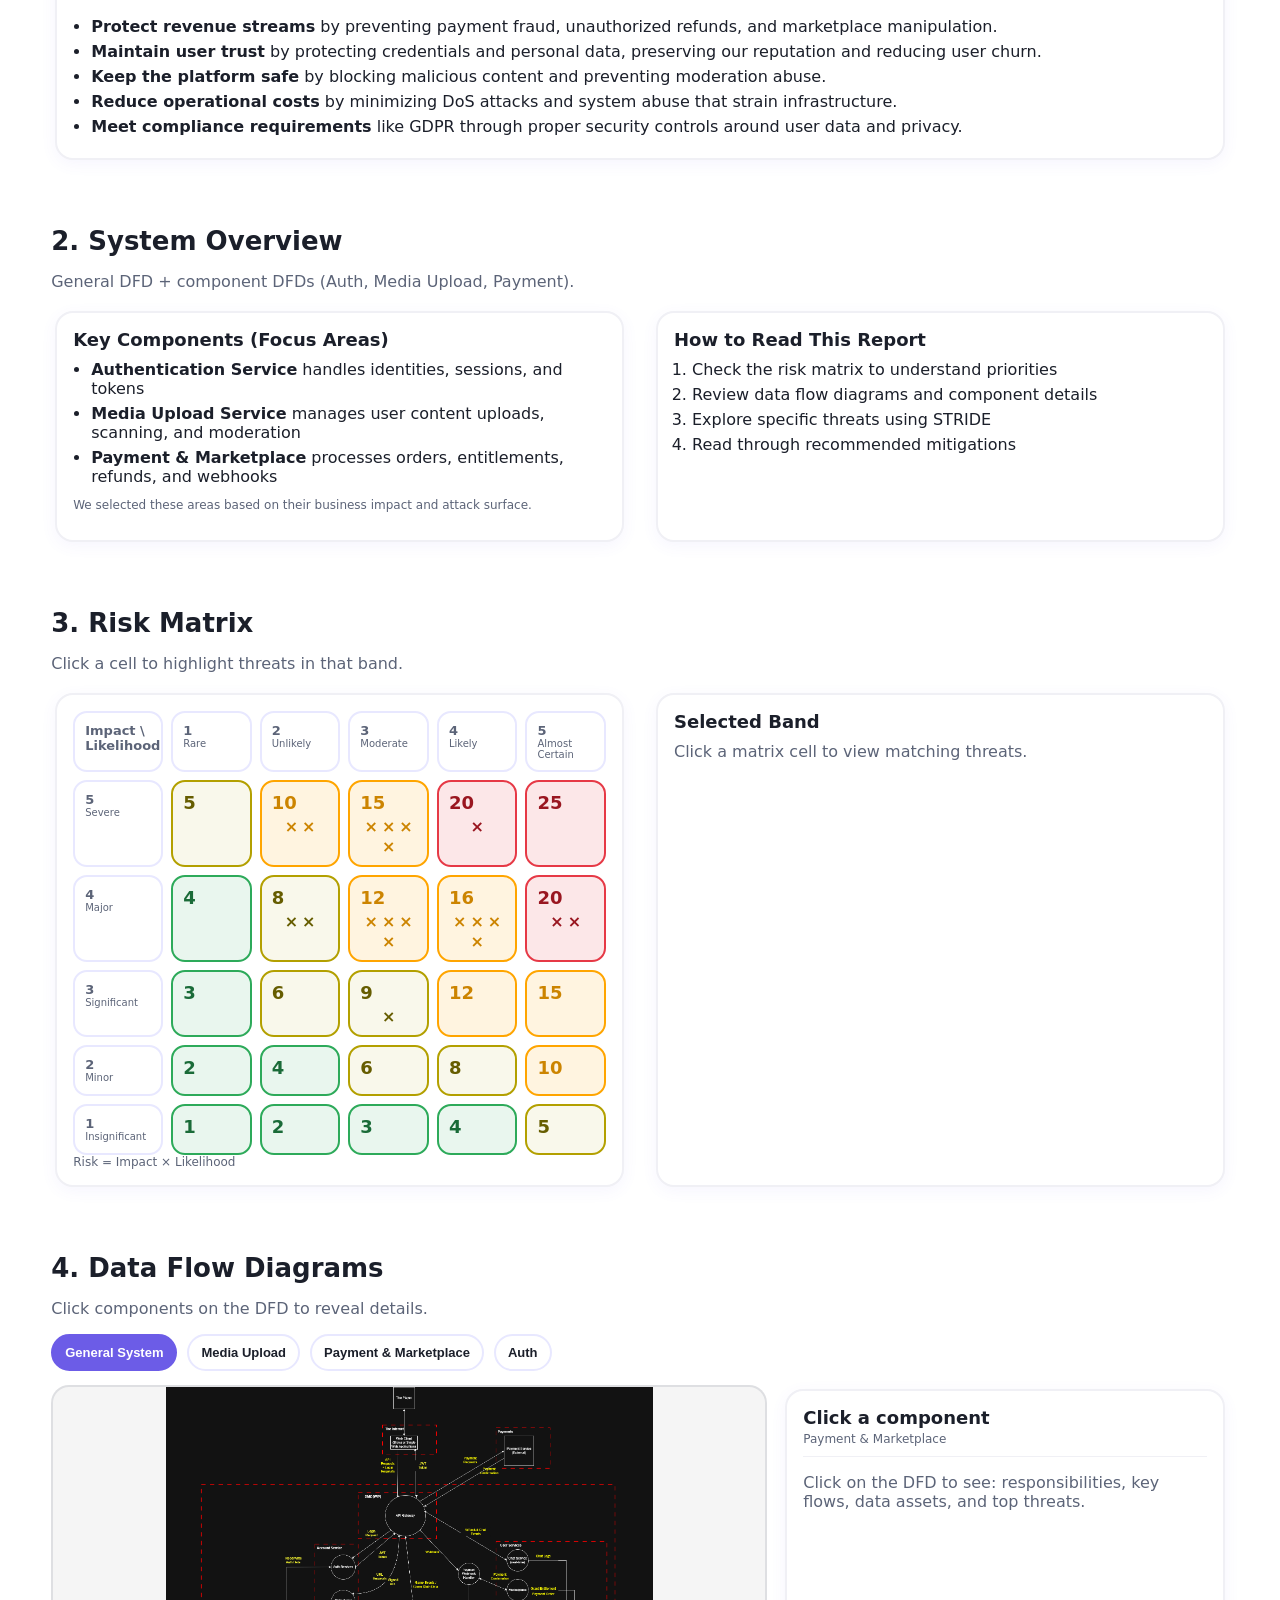
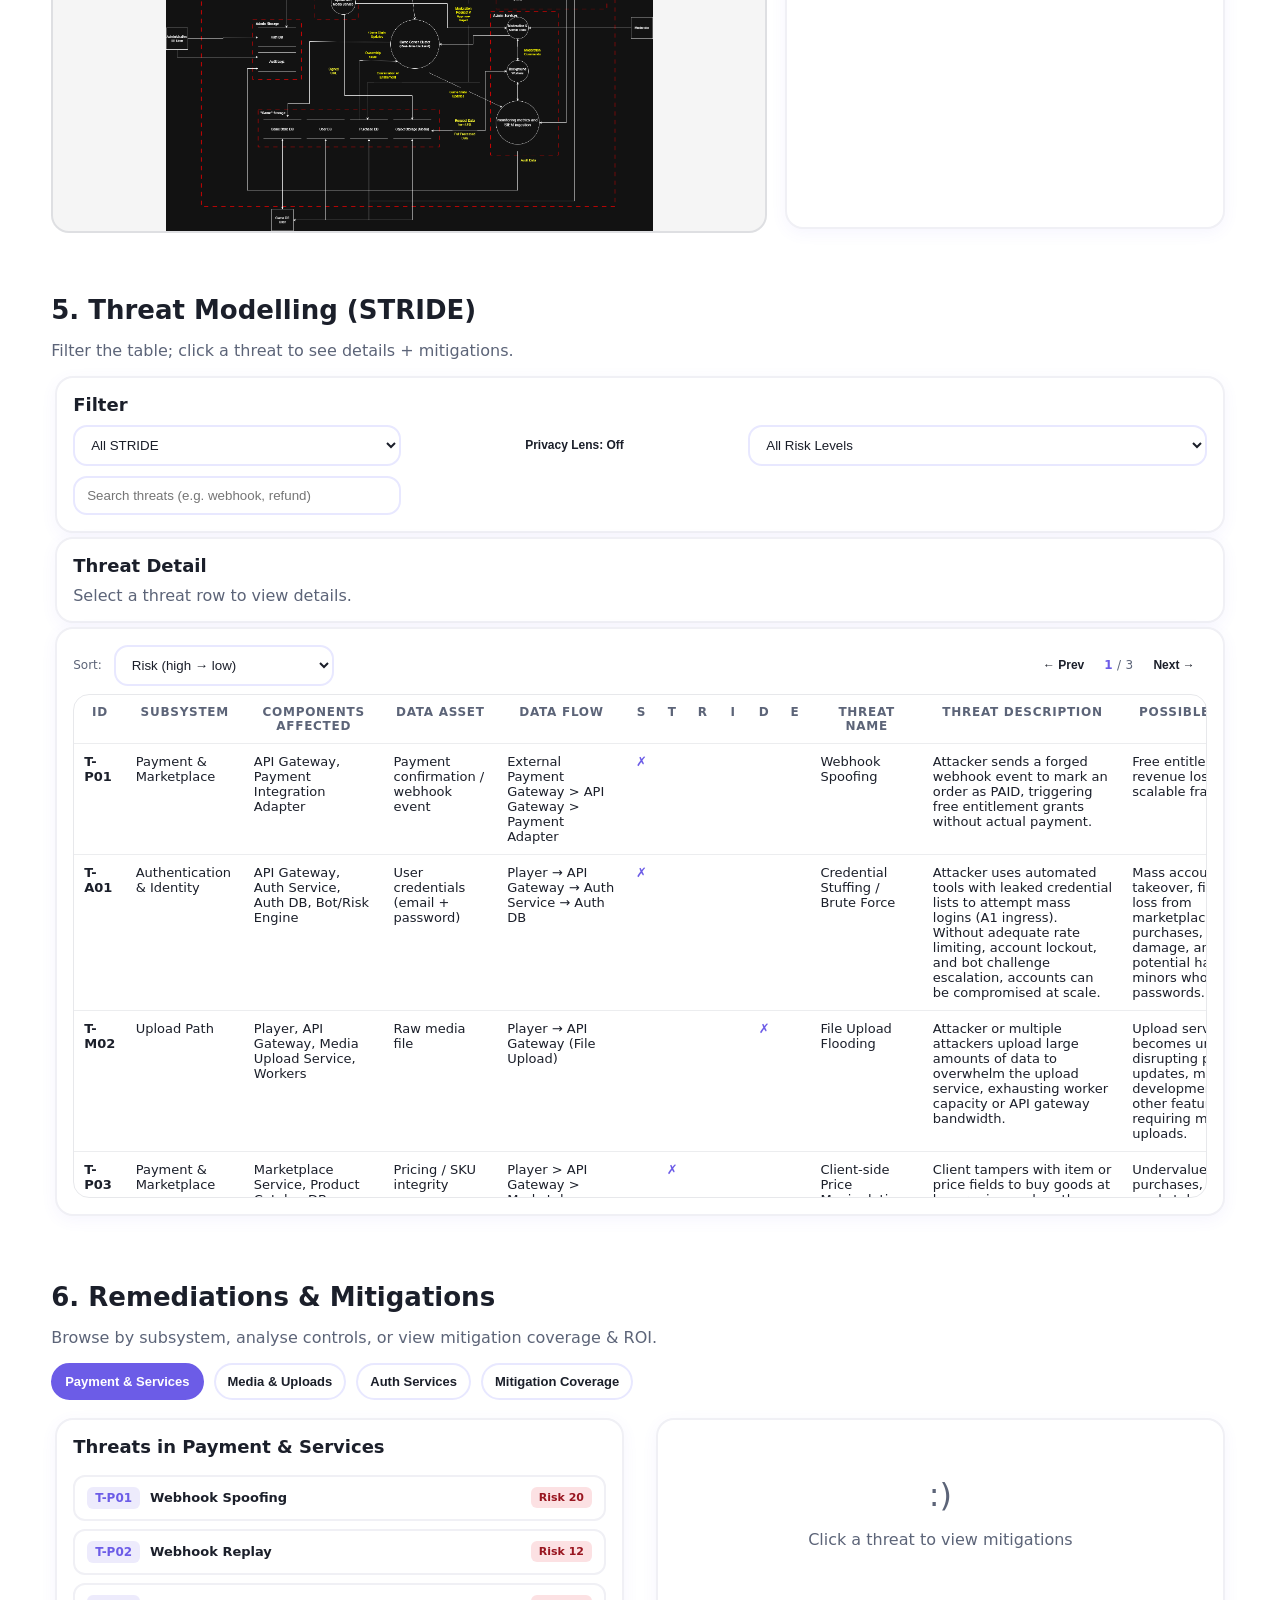
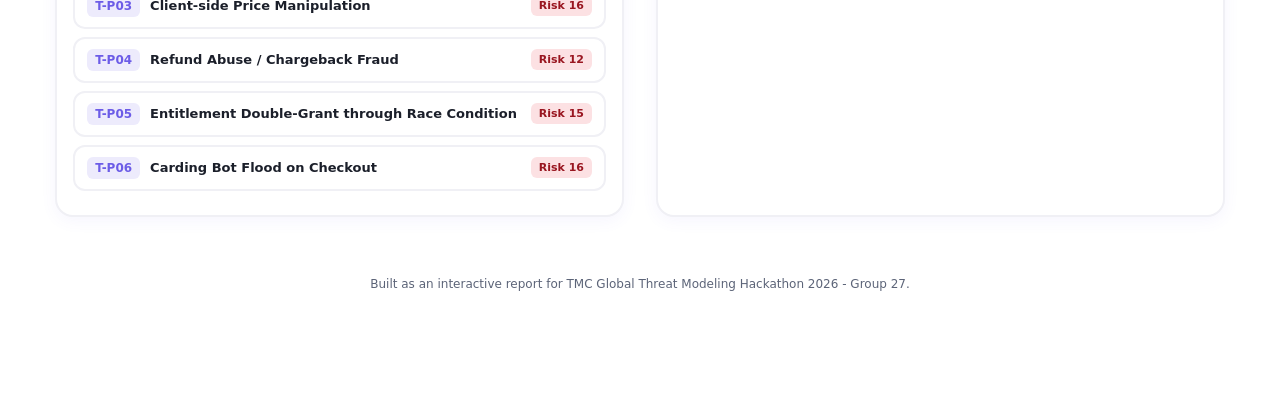
==== commit 9d066cf9: "cleaned grammer" ====
--- a/index.html
+++ b/index.html
@@ -290,7 +290,7 @@
             <!--
               KEY FIX: dfd-wrap has overflow:hidden and a fixed height.
               The image is scaled via transform-origin set to the hotspot centre,
-              so CSS zoom naturally brings that point into view — no scroll math.
+              so CSS zoom naturally brings that point into view - no scroll math.
               Hotspots are children of dfd-wrap so they scale with the image.
             -->
             <div class="dfd-wrap" id="paymentDfdWrap">
@@ -541,7 +541,7 @@
     </section>
     <footer class="footer">
       <div class="muted tiny">
-        Built as an interactive report for TMC Global Threat Modeling Hackathon 2026 — Group 27.
+        Built as an interactive report for TMC Global Threat Modeling Hackathon 2026 - Group 27.
       </div>
     </footer>
   </main>
--- a/styles.css
+++ b/styles.css
@@ -130,7 +130,7 @@
 .btn:hover {
   border-color: var(--accent);
   box-shadow: 0 0 20px rgba(108, 92, 231, .15);
-  /* No translateY — lifting the button moves it out from under the cursor,
+  /* No translateY - lifting the button moves it out from under the cursor,
      causing a flicker loop identical to the card hover bug. */
 }
 
@@ -373,7 +373,7 @@
   box-shadow: 0 0 0 3px rgba(108, 92, 231, .15);
 }
 
-/* ── Reset zoom button — shown only when zoomed ── */
+/* -- Reset zoom button - shown only when zoomed -- */
 .zoom-reset {
   padding: 6px 14px;
   border-radius: 999px;
@@ -402,7 +402,7 @@
   cursor: pointer;
   opacity: .55;
   transition: opacity .15s ease, background .15s ease, border-color .15s ease, box-shadow .15s ease;
-  /* NOTE: no transform on hotspots — they share the parent's scale */
+  /* NOTE: no transform on hotspots - they share the parent's scale */
   z-index: 5;
 }
 .hotspot:hover {
@@ -481,7 +481,7 @@
 .details { margin-top: 10px }
 .details summary { cursor: pointer; color: var(--text); font-weight: 800; padding: 8px 0; transition: color .2s ease }
 .details summary:hover { color: var(--accent) }
-/* assumptions table sits inside a half-width card — let it scroll instead of breaking out */
+/* assumptions table sits inside a half-width card - let it scroll instead of breaking out */
 .details .table-wrap { width: 100%; overflow-x: auto }
 #assumptionsTable { min-width: 600px }
 
